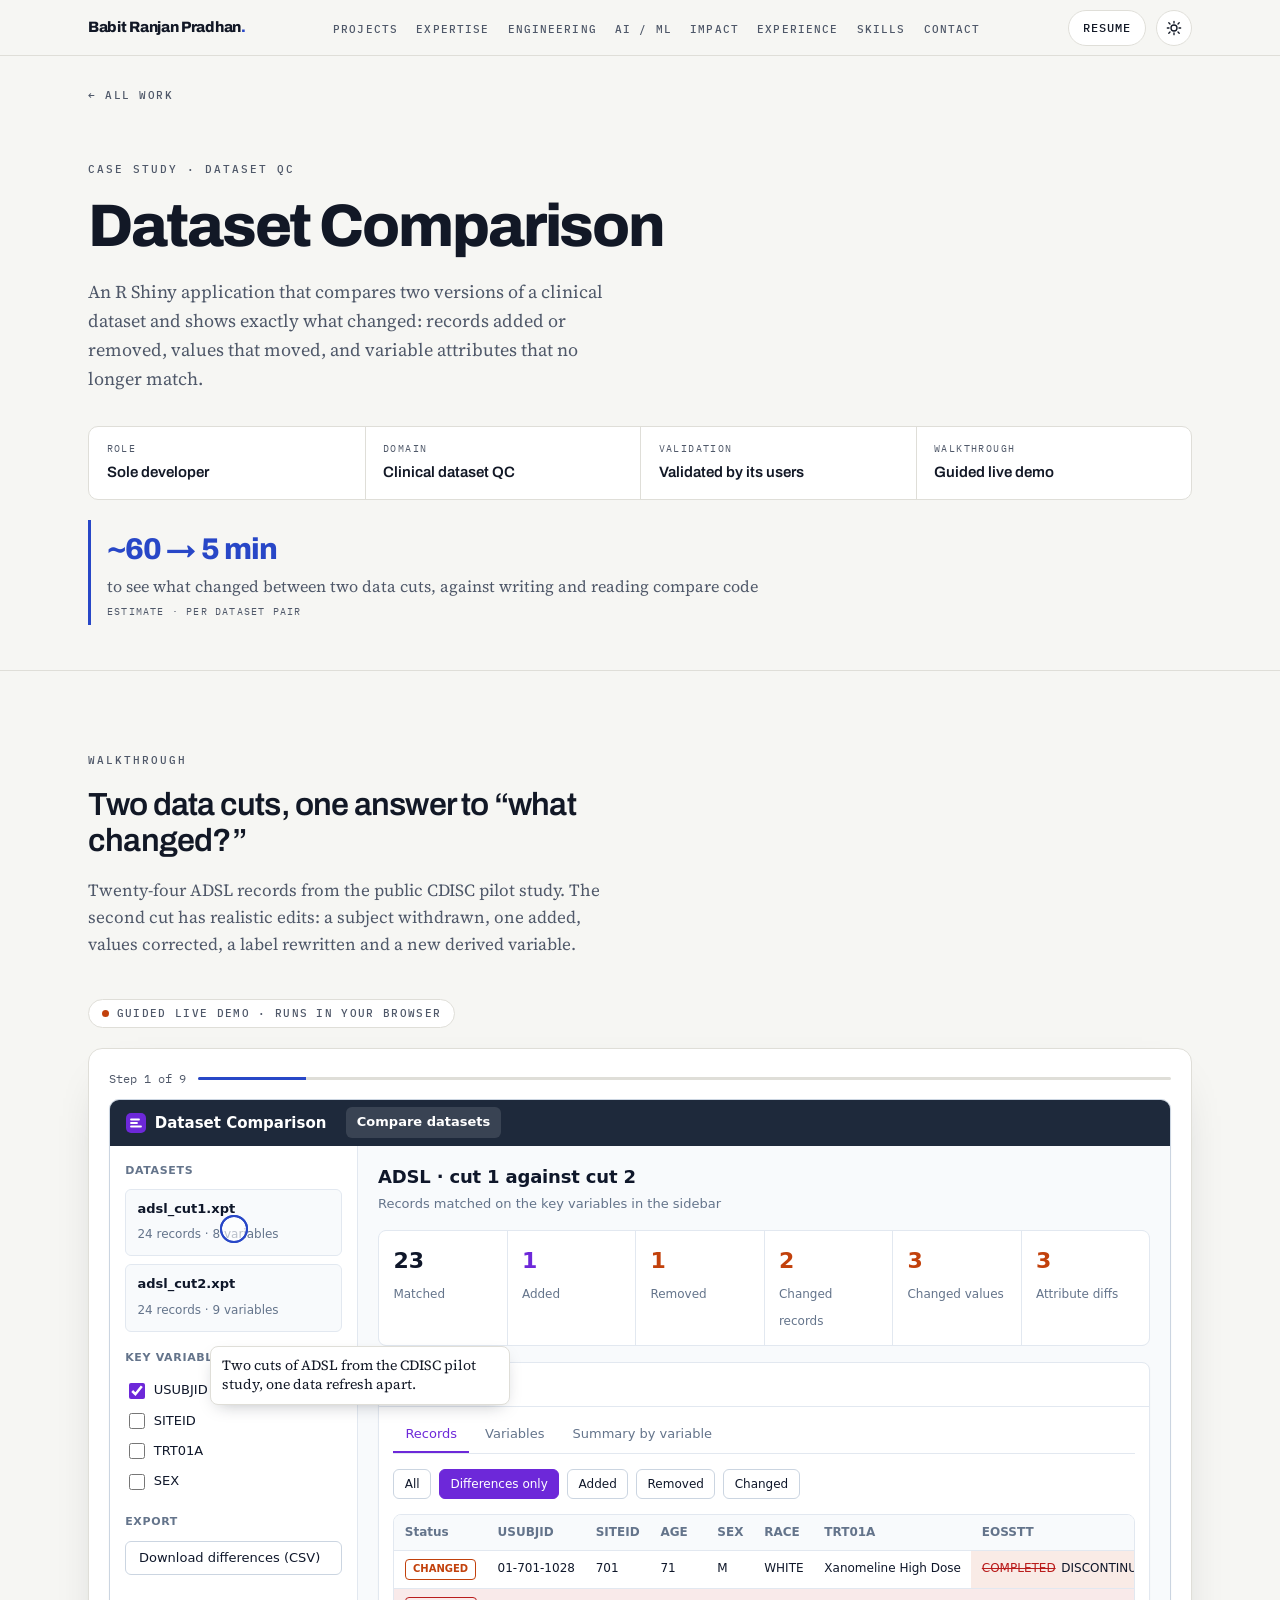
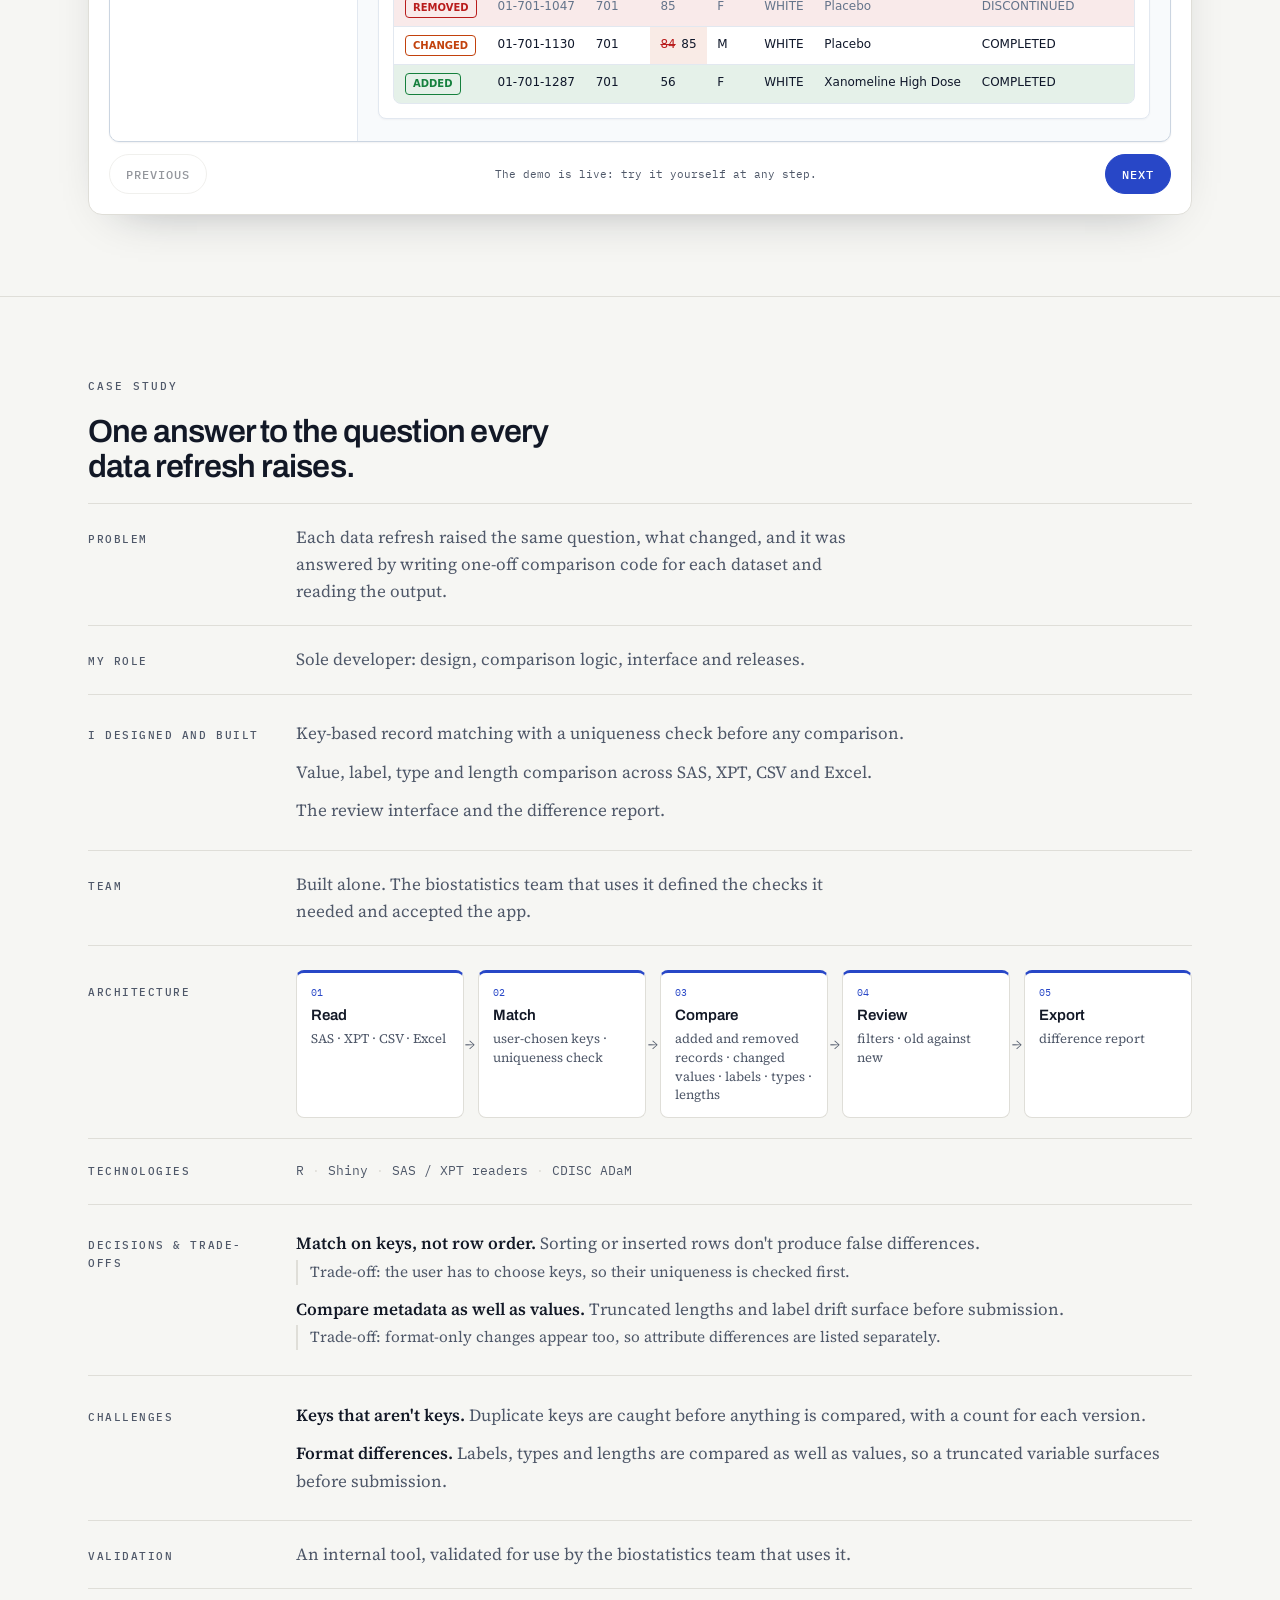
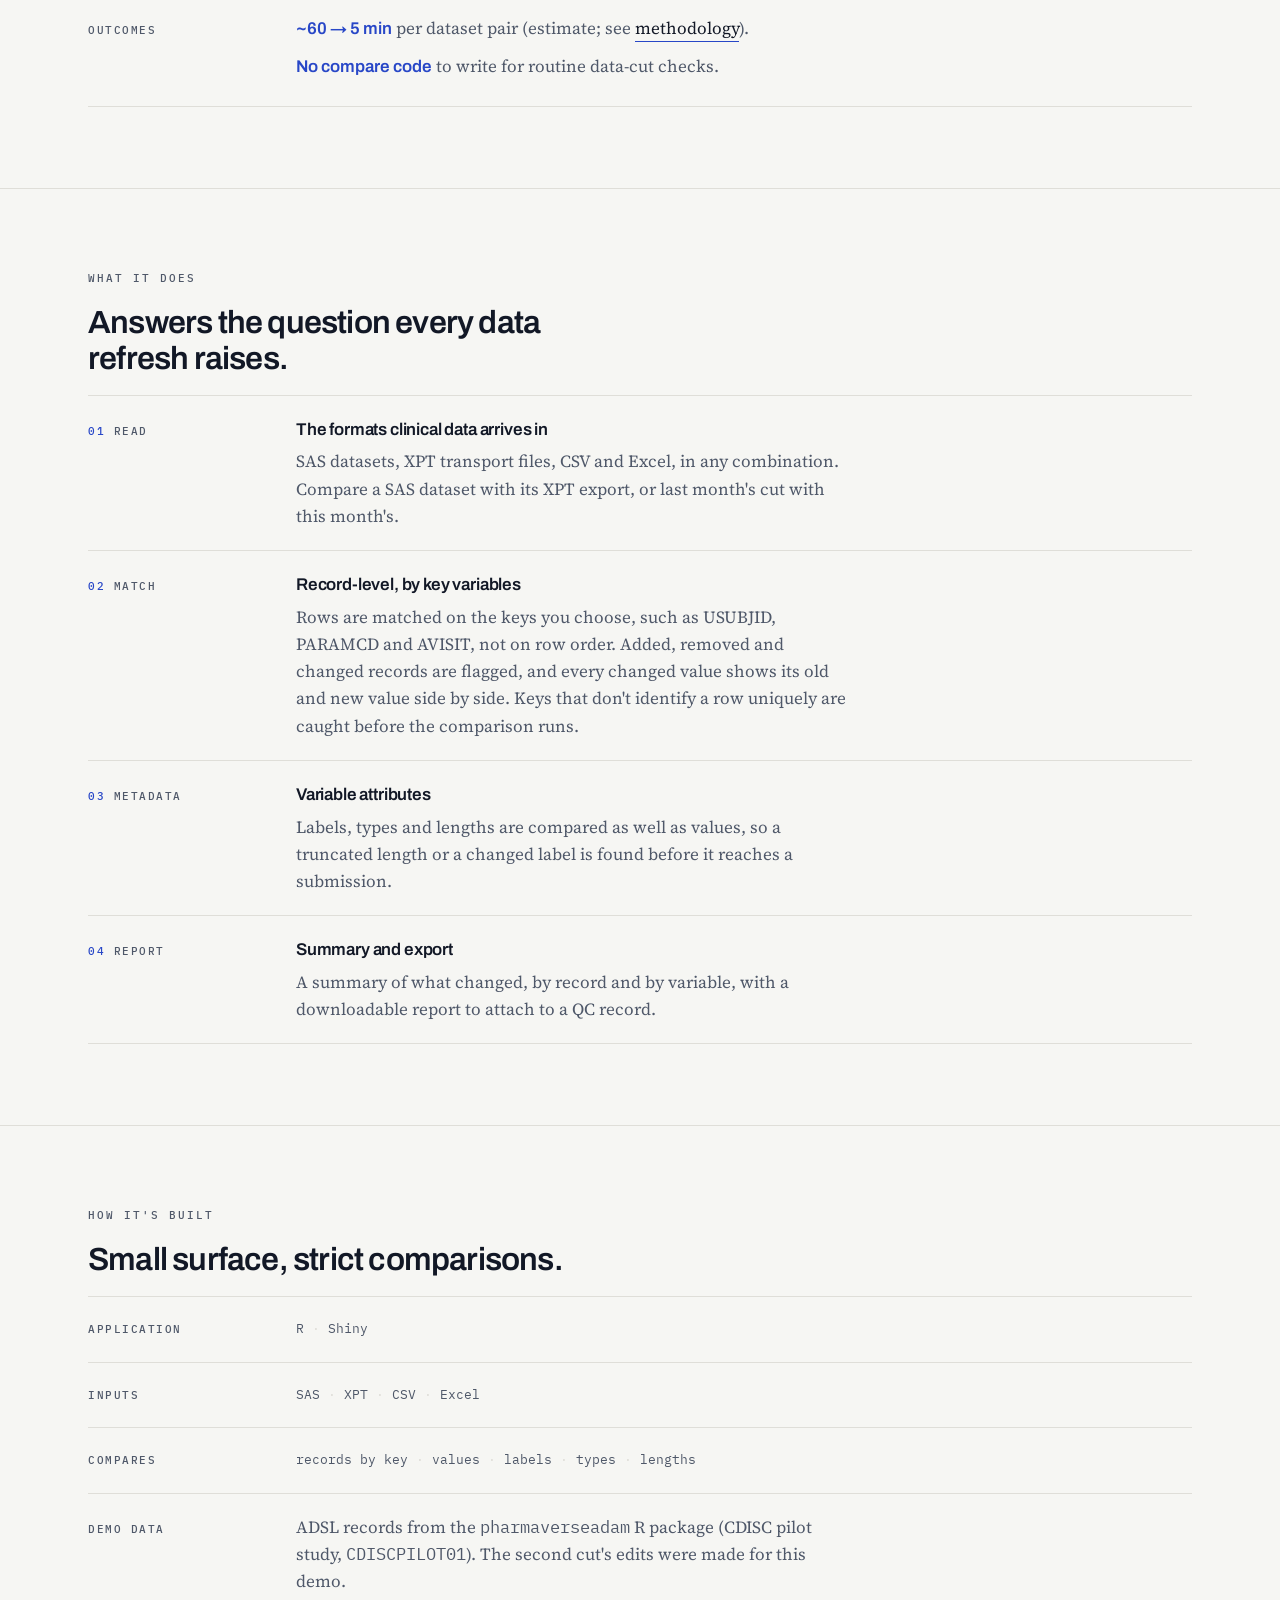
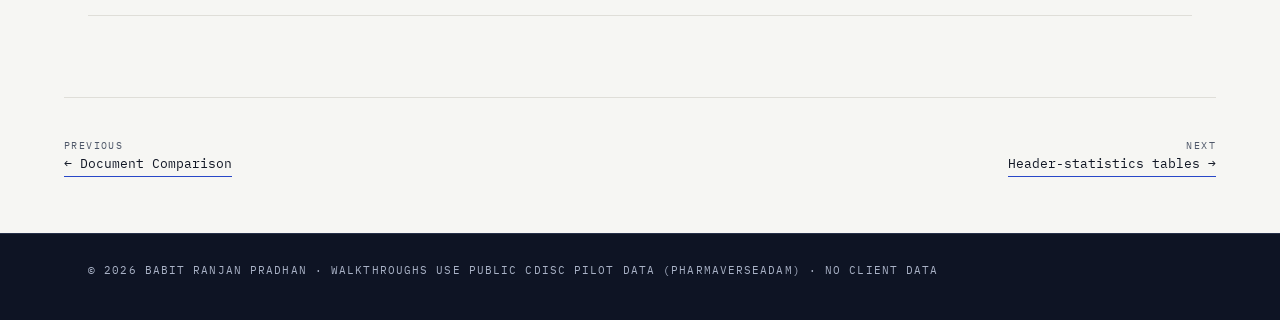
==== work/dataset-comparison/index.html @ 716c3818 "Add files via upload" ====
<!DOCTYPE html>
<html lang="en">
<head>
<meta charset="utf-8">
<meta name="viewport" content="width=device-width, initial-scale=1">
<title>Dataset Comparison · Babit Ranjan Pradhan</title>
<meta name="description" content="Compare two cuts of a clinical dataset by key: added and removed records, changed values, and label, type and length differences. Sole developer.">
<meta name="author" content="Babit Ranjan Pradhan">
<link rel="canonical" href="https://babitrp.github.io/work/dataset-comparison/">
<meta property="og:type" content="article">
<meta property="og:site_name" content="Babit Ranjan Pradhan">
<meta property="og:title" content="Dataset Comparison · Babit Ranjan Pradhan">
<meta property="og:description" content="Compare two cuts of a clinical dataset by key: added and removed records, changed values, and label, type and length differences. Sole developer.">
<meta property="og:url" content="https://babitrp.github.io/work/dataset-comparison/">
<meta property="og:image" content="https://babitrp.github.io/assets/og/dataset-comparison.jpg">
<meta property="og:image:width" content="1200"><meta property="og:image:height" content="630">
<meta property="og:image:alt" content="Dataset Comparison · Babit Ranjan Pradhan">
<meta name="twitter:card" content="summary_large_image">
<meta name="twitter:title" content="Dataset Comparison · Babit Ranjan Pradhan">
<meta name="twitter:description" content="Compare two cuts of a clinical dataset by key: added and removed records, changed values, and label, type and length differences. Sole developer.">
<meta name="twitter:image" content="https://babitrp.github.io/assets/og/dataset-comparison.jpg">
<meta name="theme-color" content="#0E1424">
<link rel="icon" href="data:image/svg+xml,%3Csvg xmlns='http://www.w3.org/2000/svg' viewBox='0 0 32 32'%3E%3Crect width='32' height='32' rx='7' fill='%230E1424'/%3E%3Crect x='7' y='15' width='18' height='2.5' rx='1' fill='%238EA4FF'/%3E%3Crect x='14.75' y='8' width='2.5' height='16' rx='1' fill='%23EEF1F8'/%3E%3C/svg%3E">
<script>try{if(localStorage.getItem("bp-theme")==="dark")document.documentElement.setAttribute("data-theme","dark");}catch(e){}</script>
<script type="application/ld+json">{"@context":"https://schema.org","@type":"CreativeWork","name":"Dataset Comparison","description":"Compare two cuts of a clinical dataset by key: added and removed records, changed values, and label, type and length differences. Sole developer.","url":"https://babitrp.github.io/work/dataset-comparison/","image":"https://babitrp.github.io/assets/og/dataset-comparison.jpg","author":{"@type":"Person","name":"Babit Ranjan Pradhan","url":"https://babitrp.github.io/"}}</script>
<link rel="preconnect" href="https://fonts.googleapis.com"><link rel="preconnect" href="https://fonts.gstatic.com" crossorigin><link href="https://fonts.googleapis.com/css2?family=Archivo:wght@600;800&family=Source+Serif+4:opsz,wght@8..60,400;8..60,600&family=IBM+Plex+Mono:wght@400;500&display=swap" rel="stylesheet">
<link rel="stylesheet" href="../../assets/site.css">
</head>
<body data-root="../../">
<div id="progress" aria-hidden="true"><i></i></div>
<a href="#id-tour" class="skip">Skip to content</a>
<nav class="nav" aria-label="Main">
  <div class="wrap">
    <a class="brand" href="../../">Babit Ranjan Pradhan<span>.</span></a>
    <ul id="navlist"><li><a href="../../#work">Projects</a></li><li><a href="../../#expertise">Expertise</a></li><li><a href="../../#engineering">Engineering</a></li><li><a href="../../#ai">AI / ML</a></li><li><a href="../../#impact">Impact</a></li><li><a href="../../#experience">Experience</a></li><li><a href="../../#skills">Skills</a></li><li><a href="../../#contact">Contact</a></li></ul>
    <div class="nav-r">
      <a class="btn resume" href="../../resume.pdf" download>Resume</a>
      <button class="menu" id="menu" type="button" aria-label="Open menu" aria-expanded="false" aria-controls="navlist">
        <svg viewBox="0 0 24 24" fill="none" stroke="currentColor" stroke-width="2" stroke-linecap="round" aria-hidden="true"><path d="M4 7h16M4 12h16M4 17h16"/></svg></button>
      <button class="theme" id="theme" type="button" aria-label="Switch to dark theme" title="Switch to dark theme">
        <svg class="sun" viewBox="0 0 24 24" fill="none" stroke="currentColor" stroke-width="2" stroke-linecap="round" aria-hidden="true"><circle cx="12" cy="12" r="4.5"/><path d="M12 2v2.5M12 19.5V22M4.2 4.2l1.8 1.8M18 18l1.8 1.8M2 12h2.5M19.5 12H22M4.2 19.8 6 18M18 6l1.8-1.8"/></svg>
        <svg class="moon" viewBox="0 0 24 24" fill="none" stroke="currentColor" stroke-width="2" stroke-linecap="round" stroke-linejoin="round" aria-hidden="true"><path d="M20.5 14.5A8.5 8.5 0 0 1 9.5 3.5a8.5 8.5 0 1 0 11 11z"/></svg>
      </button>
      <a class="btn pri" href="mailto:pradhan.babit@gmail.com">Email me</a>
    </div>
  </div>
</nav>
<main id="main">

<article class="case" id="id-root" aria-labelledby="id-h">
  <div class="wrap crumbs"><a href="../../#work">&larr; All work</a></div>
  <header class="wrap case-hero">
    <p class="eyebrow">Case study · Dataset QC</p>
    <h1 id="id-h">Dataset Comparison</h1>
    <p class="intro">An R Shiny application that compares two versions of a clinical dataset and shows exactly what changed: records added or removed, values that moved, and variable attributes that no longer match.</p>
    <dl class="cfacts"><div><dt>Role</dt><dd>Sole developer</dd></div><div><dt>Domain</dt><dd>Clinical dataset QC</dd></div><div><dt>Validation</dt><dd>Validated by its users</dd></div><div><dt>Walkthrough</dt><dd>Guided live demo</dd></div></dl>
    <div class="cimpact" aria-label="Impact"><div><b>~60 → 5 min</b><span>to see what changed between two data cuts, against writing and reading compare code</span><small>Estimate · per dataset pair</small></div></div>
  </header>
  <section aria-labelledby="id-w-h"><div class="wrap">
    <p class="eyebrow">Walkthrough</p>
    <h2 id="id-w-h">Two data cuts, one answer to “what changed?”</h2>
    <p class="lede">Twenty-four ADSL records from the public CDISC pilot study. The second cut has realistic edits: a subject withdrawn, one added, values corrected, a label rewritten and a new derived variable.</p>
    <p class="label live"><i></i>Guided live demo · runs in your browser</p>
    <div class="tour" id="id-tour" data-kind="live" data-p="id">
  <div class="bar"><span class="count">Step 1 of 1</span><progress max="1" value="0" aria-label="Walkthrough progress"></progress></div>
  <div class="lstage">
    <div class="app" style="--band:#6D28D9;--band-soft:color-mix(in srgb,#6D28D9 10%,#fff)"><div class="app-bar"><span class="app-brand"><svg viewBox="0 0 20 20" aria-hidden="true"><rect width="20" height="20" rx="5" fill="var(--band)"/><path d="M5 13.5h10M5 10h6M5 6.5h8" stroke="#fff" stroke-width="1.8" stroke-linecap="round"/></svg>Dataset Comparison</span><span class="app-nav" aria-hidden="true"><span class="on">Compare datasets</span></span><span class="app-right" aria-hidden="true"></span></div><div class="app-body"><div class="app-side">
  <p class="app-sec">Datasets</p>
  <div class="files">
    <div class="file"><b>adsl_cut1.xpt</b><span id="id-fa"></span></div>
    <div class="file"><b>adsl_cut2.xpt</b><span id="id-fb"></span></div>
  </div>
  <p class="app-sec">Key variables</p>
  <div class="keys" role="group" aria-label="Key variables"><span class="sr">Match on</span></div>
  <p class="app-sec">Export</p>
  <button class="btn" id="id-dl" type="button">Download differences (CSV)</button>
  </div><div class="app-main"><div class="app-head"><b>ADSL · cut 1 against cut 2</b><span>Records matched on the key variables in the sidebar</span></div>
  <p class="msg" id="id-msg" role="alert"></p>
  <div class="kpis" id="id-kpis" aria-live="polite"></div>
  <div class="app-card"><div class="app-card-h"><span>Differences</span></div><div class="app-card-b">
    <div class="tabs" role="tablist" aria-label="Comparison results">
      <button role="tab" aria-selected="true" data-t="rec" id="id-t-rec">Records</button>
      <button role="tab" aria-selected="false" data-t="var" id="id-t-var">Variables</button>
      <button role="tab" aria-selected="false" data-t="sum" id="id-t-sum">Summary by variable</button>
    </div>
    <div id="id-pane" role="tabpanel" aria-labelledby="id-t-rec"></div></div></div></div></div></div>
    <button class="hot" type="button" aria-label=""></button>
    <div class="tip" aria-live="polite" role="status"></div>
  </div>
  <div class="controls">
    <button class="btn" type="button" data-a="prev">Previous</button><span class="hint"></span>
    <button class="btn" type="button" data-a="restart" hidden>Restart</button><button class="btn pri" type="button" data-a="next">Next</button>
  </div>
</div>
    
  </div></section>
  <section aria-labelledby="id-c-h"><div class="wrap">
    <p class="eyebrow">Case study</p>
    <h2 id="id-c-h">One answer to the question every data refresh raises.</h2>
    <div class="row"><div class="key">Problem</div><div><p>Each data refresh raised the same question, what changed, and it was answered by writing one-off comparison code for each dataset and reading the output.</p></div></div><div class="row"><div class="key">My role</div><div><p>Sole developer: design, comparison logic, interface and releases.</p></div></div><div class="row"><div class="key">I designed and built</div><div><ul class="chal"><li>Key-based record matching with a uniqueness check before any comparison.</li><li>Value, label, type and length comparison across SAS, XPT, CSV and Excel.</li><li>The review interface and the difference report.</li></ul></div></div><div class="row"><div class="key">Team</div><div><p>Built alone. The biostatistics team that uses it defined the checks it needed and accepted the app.</p></div></div><div class="row"><div class="key">Architecture</div><div><ol class="flow"><li><b>Read</b><span>SAS · XPT · CSV · Excel</span></li><li><b>Match</b><span>user-chosen keys · uniqueness check</span></li><li><b>Compare</b><span>added and removed records · changed values · labels · types · lengths</span></li><li><b>Review</b><span>filters · old against new</span></li><li><b>Export</b><span>difference report</span></li></ol></div></div><div class="row"><div class="key">Technologies</div><div><p class="chips"><span>R</span><span>Shiny</span><span>SAS / XPT readers</span><span>CDISC ADaM</span></p></div></div><div class="row"><div class="key">Decisions &amp; trade-offs</div><div><ul class="chal"><li><b>Match on keys, not row order.</b> Sorting or inserted rows don't produce false differences. <em class="to">Trade-off: the user has to choose keys, so their uniqueness is checked first.</em></li><li><b>Compare metadata as well as values.</b> Truncated lengths and label drift surface before submission. <em class="to">Trade-off: format-only changes appear too, so attribute differences are listed separately.</em></li></ul></div></div><div class="row"><div class="key">Challenges</div><div><ul class="chal"><li><b>Keys that aren't keys.</b> Duplicate keys are caught before anything is compared, with a count for each version.</li><li><b>Format differences.</b> Labels, types and lengths are compared as well as values, so a truncated variable surfaces before submission.</li></ul></div></div><div class="row"><div class="key">Validation</div><div><p>An internal tool, validated for use by the biostatistics team that uses it.</p></div></div><div class="row"><div class="key">Outcomes</div><div><ul class="outc"><li><b>~60 → 5 min</b> per dataset pair (estimate; see <a href="../../#method">methodology</a>).</li><li><b>No compare code</b> to write for routine data-cut checks.</li></ul></div></div>
  </div></section>
  <section aria-labelledby="id-d-h"><div class="wrap">
    <p class="eyebrow">What it does</p>
    <h2 id="id-d-h">Answers the question every data refresh raises.</h2>
    <div class="row"><div class="key"><em>01</em> Read</div><div><h3>The formats clinical data arrives in</h3>
      <p>SAS datasets, XPT transport files, CSV and Excel, in any combination. Compare a SAS dataset with its XPT export,
      or last month's cut with this month's.</p></div></div>
    <div class="row"><div class="key"><em>02</em> Match</div><div><h3>Record-level, by key variables</h3>
      <p>Rows are matched on the keys you choose, such as USUBJID, PARAMCD and AVISIT, not on row order. Added, removed
      and changed records are flagged, and every changed value shows its old and new value side by side. Keys that
      don't identify a row uniquely are caught before the comparison runs.</p></div></div>
    <div class="row"><div class="key"><em>03</em> Metadata</div><div><h3>Variable attributes</h3>
      <p>Labels, types and lengths are compared as well as values, so a truncated length or a changed label is found
      before it reaches a submission.</p></div></div>
    <div class="row"><div class="key"><em>04</em> Report</div><div><h3>Summary and export</h3>
      <p>A summary of what changed, by record and by variable, with a downloadable report to attach to a QC record.</p></div></div>
  </div></section>
  
  <section aria-labelledby="id-s-h"><div class="wrap">
    <p class="eyebrow">How it's built</p>
    <h2 id="id-s-h">Small surface, strict comparisons.</h2>
    <div class="row"><div class="key">Application</div><p class="chips"><span>R</span><span>Shiny</span></p></div>
    <div class="row"><div class="key">Inputs</div><p class="chips"><span>SAS</span><span>XPT</span><span>CSV</span><span>Excel</span></p></div>
    <div class="row"><div class="key">Compares</div><p class="chips"><span>records by key</span><span>values</span><span>labels</span><span>types</span><span>lengths</span></p></div>
    <div class="row"><div class="key">Demo data</div><p>ADSL records from the <span class="mono">pharmaverseadam</span> R package
      (CDISC pilot study, <span class="mono">CDISCPILOT01</span>). The second cut's edits were made for this demo.</p></div>
  </div></section>
  <nav class="wrap pager" aria-label="More case studies">
    <a href="../document-comparison/"><small>Previous</small>&larr; Document Comparison</a>
    <a href="../header-tables/" style="text-align:right"><small>Next</small>Header-statistics tables &rarr;</a>
  </nav>
</article>
</main>
<footer><div class="wrap"><p>© 2026 Babit Ranjan Pradhan · Walkthroughs use public CDISC pilot data (pharmaverseadam) · No client data</p></div></footer>
<script src="../../assets/site.js" defer></script>
<script>window.__TOURS={"id":{"reset":[{"check":["input[value=\"USUBJID\"]",true]},{"check":["input[value=\"SITEID\"]",false]},{"check":["input[value=\"TRT01A\"]",false]},{"check":["input[value=\"SEX\"]",false]},{"tab":"[data-t=\"rec\"]"},{"tab":".filterbar [data-f=\"diff\"]"}],"steps":[{"t":".files","c":"Two cuts of ADSL from the CDISC pilot study, one data refresh apart."},{"t":".keys label","c":"Records are matched on key variables, not on row order. USUBJID identifies each subject."},{"t":"#id-kpis","c":"The summary first: one subject added, one removed, two records with changed values and three attribute differences."},{"t":"td.cell-chg","pre":[{"tab":"[data-t=\"rec\"]"},{"tab":".filterbar [data-f=\"diff\"]"}],"c":"Each changed value shows old against new. Subject 01-701-1028 went from completed to discontinued."},{"t":"td.cell-chg","pre":[{"tab":"[data-t=\"var\"]"}],"c":"Metadata is compared too: a rewritten TRTDURD label and a longer RACE variable."},{"t":"tr.r-add","pre":[{"tab":"[data-t=\"var\"]"}],"c":"AGEGR1 exists only in the second cut, so it is reported as a new variable."},{"t":"input[value=\"SITEID\"]","pre":[{"tab":"[data-t=\"rec\"]"}],"go":[{"check":["input[value=\"SITEID\"]",true]},{"check":["input[value=\"USUBJID\"]",false]}],"c":"Now match on SITEID alone, a key that cannot identify one record."},{"t":"#id-msg","pre":[{"check":["input[value=\"SITEID\"]",true]},{"check":["input[value=\"USUBJID\"]",false]}],"c":"Duplicate keys are caught before anything is compared, with a count for each cut."},{"t":"#id-dl","pre":[{"check":["input[value=\"USUBJID\"]",true]},{"check":["input[value=\"SITEID\"]",false]}],"c":"Back on USUBJID. Download every difference as a CSV for the QC record."}]}};</script>

<script type="application/json" id="id-idata">{"A":[{"USUBJID":"01-701-1015","SITEID":"701","AGE":63,"SEX":"F","RACE":"WHITE","TRT01A":"Placebo","EOSSTT":"COMPLETED","TRTDURD":182},{"USUBJID":"01-701-1023","SITEID":"701","AGE":64,"SEX":"M","RACE":"WHITE","TRT01A":"Placebo","EOSSTT":"DISCONTINUED","TRTDURD":28},{"USUBJID":"01-701-1028","SITEID":"701","AGE":71,"SEX":"M","RACE":"WHITE","TRT01A":"Xanomeline High Dose","EOSSTT":"COMPLETED","TRTDURD":180},{"USUBJID":"01-701-1033","SITEID":"701","AGE":74,"SEX":"M","RACE":"WHITE","TRT01A":"Xanomeline Low Dose","EOSSTT":"DISCONTINUED","TRTDURD":14},{"USUBJID":"01-701-1034","SITEID":"701","AGE":77,"SEX":"F","RACE":"WHITE","TRT01A":"Xanomeline High Dose","EOSSTT":"COMPLETED","TRTDURD":183},{"USUBJID":"01-701-1047","SITEID":"701","AGE":85,"SEX":"F","RACE":"WHITE","TRT01A":"Placebo","EOSSTT":"DISCONTINUED","TRTDURD":26},{"USUBJID":"01-701-1097","SITEID":"701","AGE":68,"SEX":"M","RACE":"WHITE","TRT01A":"Xanomeline Low Dose","EOSSTT":"COMPLETED","TRTDURD":190},{"USUBJID":"01-701-1111","SITEID":"701","AGE":81,"SEX":"F","RACE":"WHITE","TRT01A":"Xanomeline Low Dose","EOSSTT":"DISCONTINUED","TRTDURD":10},{"USUBJID":"01-701-1115","SITEID":"701","AGE":84,"SEX":"M","RACE":"WHITE","TRT01A":"Xanomeline Low Dose","EOSSTT":"DISCONTINUED","TRTDURD":55},{"USUBJID":"01-701-1118","SITEID":"701","AGE":52,"SEX":"M","RACE":"WHITE","TRT01A":"Placebo","EOSSTT":"COMPLETED","TRTDURD":182},{"USUBJID":"01-701-1130","SITEID":"701","AGE":84,"SEX":"M","RACE":"WHITE","TRT01A":"Placebo","EOSSTT":"COMPLETED","TRTDURD":183},{"USUBJID":"01-701-1133","SITEID":"701","AGE":81,"SEX":"F","RACE":"WHITE","TRT01A":"Xanomeline High Dose","EOSSTT":"COMPLETED","TRTDURD":183},{"USUBJID":"01-701-1146","SITEID":"701","AGE":75,"SEX":"F","RACE":"WHITE","TRT01A":"Xanomeline High Dose","EOSSTT":"DISCONTINUED","TRTDURD":38},{"USUBJID":"01-701-1148","SITEID":"701","AGE":57,"SEX":"M","RACE":"WHITE","TRT01A":"Xanomeline High Dose","EOSSTT":"COMPLETED","TRTDURD":182},{"USUBJID":"01-701-1153","SITEID":"701","AGE":79,"SEX":"F","RACE":"WHITE","TRT01A":"Placebo","EOSSTT":"COMPLETED","TRTDURD":175},{"USUBJID":"01-701-1180","SITEID":"701","AGE":56,"SEX":"M","RACE":"WHITE","TRT01A":"Xanomeline High Dose","EOSSTT":"DISCONTINUED","TRTDURD":35},{"USUBJID":"01-701-1181","SITEID":"701","AGE":79,"SEX":"F","RACE":"WHITE","TRT01A":"Xanomeline Low Dose","EOSSTT":"DISCONTINUED","TRTDURD":5},{"USUBJID":"01-701-1188","SITEID":"701","AGE":71,"SEX":"M","RACE":"WHITE","TRT01A":"Xanomeline Low Dose","EOSSTT":"DISCONTINUED","TRTDURD":38},{"USUBJID":"01-701-1192","SITEID":"701","AGE":80,"SEX":"F","RACE":"WHITE","TRT01A":"Xanomeline Low Dose","EOSSTT":"COMPLETED","TRTDURD":183},{"USUBJID":"01-701-1203","SITEID":"701","AGE":81,"SEX":"F","RACE":"BLACK OR AFRICAN AMERICAN","TRT01A":"Placebo","EOSSTT":"COMPLETED","TRTDURD":183},{"USUBJID":"01-701-1211","SITEID":"701","AGE":76,"SEX":"F","RACE":"WHITE","TRT01A":"Xanomeline Low Dose","EOSSTT":"DISCONTINUED","TRTDURD":59},{"USUBJID":"01-701-1234","SITEID":"701","AGE":69,"SEX":"M","RACE":"WHITE","TRT01A":"Placebo","EOSSTT":"COMPLETED","TRTDURD":177},{"USUBJID":"01-701-1239","SITEID":"701","AGE":56,"SEX":"M","RACE":"WHITE","TRT01A":"Xanomeline High Dose","EOSSTT":"COMPLETED","TRTDURD":181},{"USUBJID":"01-701-1275","SITEID":"701","AGE":61,"SEX":"M","RACE":"AMERICAN INDIAN OR ALASKA NATIVE","TRT01A":"Xanomeline High Dose","EOSSTT":"DISCONTINUED","TRTDURD":114}],"B":[{"USUBJID":"01-701-1015","SITEID":"701","AGE":63,"SEX":"F","RACE":"WHITE","TRT01A":"Placebo","EOSSTT":"COMPLETED","TRTDURD":182,"AGEGR1":"18-64"},{"USUBJID":"01-701-1023","SITEID":"701","AGE":64,"SEX":"M","RACE":"WHITE","TRT01A":"Placebo","EOSSTT":"DISCONTINUED","TRTDURD":28,"AGEGR1":"18-64"},{"USUBJID":"01-701-1028","SITEID":"701","AGE":71,"SEX":"M","RACE":"WHITE","TRT01A":"Xanomeline High Dose","EOSSTT":"DISCONTINUED","TRTDURD":166,"AGEGR1":">64"},{"USUBJID":"01-701-1033","SITEID":"701","AGE":74,"SEX":"M","RACE":"WHITE","TRT01A":"Xanomeline Low Dose","EOSSTT":"DISCONTINUED","TRTDURD":14,"AGEGR1":">64"},{"USUBJID":"01-701-1034","SITEID":"701","AGE":77,"SEX":"F","RACE":"WHITE","TRT01A":"Xanomeline High Dose","EOSSTT":"COMPLETED","TRTDURD":183,"AGEGR1":">64"},{"USUBJID":"01-701-1097","SITEID":"701","AGE":68,"SEX":"M","RACE":"WHITE","TRT01A":"Xanomeline Low Dose","EOSSTT":"COMPLETED","TRTDURD":190,"AGEGR1":">64"},{"USUBJID":"01-701-1111","SITEID":"701","AGE":81,"SEX":"F","RACE":"WHITE","TRT01A":"Xanomeline Low Dose","EOSSTT":"DISCONTINUED","TRTDURD":10,"AGEGR1":">64"},{"USUBJID":"01-701-1115","SITEID":"701","AGE":84,"SEX":"M","RACE":"WHITE","TRT01A":"Xanomeline Low Dose","EOSSTT":"DISCONTINUED","TRTDURD":55,"AGEGR1":">64"},{"USUBJID":"01-701-1118","SITEID":"701","AGE":52,"SEX":"M","RACE":"WHITE","TRT01A":"Placebo","EOSSTT":"COMPLETED","TRTDURD":182,"AGEGR1":"18-64"},{"USUBJID":"01-701-1130","SITEID":"701","AGE":85,"SEX":"M","RACE":"WHITE","TRT01A":"Placebo","EOSSTT":"COMPLETED","TRTDURD":183,"AGEGR1":">64"},{"USUBJID":"01-701-1133","SITEID":"701","AGE":81,"SEX":"F","RACE":"WHITE","TRT01A":"Xanomeline High Dose","EOSSTT":"COMPLETED","TRTDURD":183,"AGEGR1":">64"},{"USUBJID":"01-701-1146","SITEID":"701","AGE":75,"SEX":"F","RACE":"WHITE","TRT01A":"Xanomeline High Dose","EOSSTT":"DISCONTINUED","TRTDURD":38,"AGEGR1":">64"},{"USUBJID":"01-701-1148","SITEID":"701","AGE":57,"SEX":"M","RACE":"WHITE","TRT01A":"Xanomeline High Dose","EOSSTT":"COMPLETED","TRTDURD":182,"AGEGR1":"18-64"},{"USUBJID":"01-701-1153","SITEID":"701","AGE":79,"SEX":"F","RACE":"WHITE","TRT01A":"Placebo","EOSSTT":"COMPLETED","TRTDURD":175,"AGEGR1":">64"},{"USUBJID":"01-701-1180","SITEID":"701","AGE":56,"SEX":"M","RACE":"WHITE","TRT01A":"Xanomeline High Dose","EOSSTT":"DISCONTINUED","TRTDURD":35,"AGEGR1":"18-64"},{"USUBJID":"01-701-1181","SITEID":"701","AGE":79,"SEX":"F","RACE":"WHITE","TRT01A":"Xanomeline Low Dose","EOSSTT":"DISCONTINUED","TRTDURD":5,"AGEGR1":">64"},{"USUBJID":"01-701-1188","SITEID":"701","AGE":71,"SEX":"M","RACE":"WHITE","TRT01A":"Xanomeline Low Dose","EOSSTT":"DISCONTINUED","TRTDURD":38,"AGEGR1":">64"},{"USUBJID":"01-701-1192","SITEID":"701","AGE":80,"SEX":"F","RACE":"WHITE","TRT01A":"Xanomeline Low Dose","EOSSTT":"COMPLETED","TRTDURD":183,"AGEGR1":">64"},{"USUBJID":"01-701-1203","SITEID":"701","AGE":81,"SEX":"F","RACE":"BLACK OR AFRICAN AMERICAN","TRT01A":"Placebo","EOSSTT":"COMPLETED","TRTDURD":183,"AGEGR1":">64"},{"USUBJID":"01-701-1211","SITEID":"701","AGE":76,"SEX":"F","RACE":"WHITE","TRT01A":"Xanomeline Low Dose","EOSSTT":"DISCONTINUED","TRTDURD":59,"AGEGR1":">64"},{"USUBJID":"01-701-1234","SITEID":"701","AGE":69,"SEX":"M","RACE":"WHITE","TRT01A":"Placebo","EOSSTT":"COMPLETED","TRTDURD":177,"AGEGR1":">64"},{"USUBJID":"01-701-1239","SITEID":"701","AGE":56,"SEX":"M","RACE":"WHITE","TRT01A":"Xanomeline High Dose","EOSSTT":"COMPLETED","TRTDURD":181,"AGEGR1":"18-64"},{"USUBJID":"01-701-1275","SITEID":"701","AGE":61,"SEX":"M","RACE":"AMERICAN INDIAN OR ALASKA NATIVE","TRT01A":"Xanomeline High Dose","EOSSTT":"DISCONTINUED","TRTDURD":114,"AGEGR1":"18-64"},{"USUBJID":"01-701-1287","SITEID":"701","AGE":56,"SEX":"F","RACE":"WHITE","TRT01A":"Xanomeline High Dose","EOSSTT":"COMPLETED","TRTDURD":183,"AGEGR1":"18-64"}],"mA":[["USUBJID","Unique Subject Identifier","Char",11],["SITEID","Study Site Identifier","Char",3],["AGE","Age","Num",8],["SEX","Sex","Char",1],["RACE","Race","Char",32],["TRT01A","Actual Treatment for Period 01","Char",20],["EOSSTT","End of Study Status","Char",12],["TRTDURD","Total Treatment Duration (Days)","Num",8]],"mB":[["USUBJID","Unique Subject Identifier","Char",11],["SITEID","Study Site Identifier","Char",3],["AGE","Age","Num",8],["SEX","Sex","Char",1],["RACE","Race","Char",40],["TRT01A","Actual Treatment for Period 01","Char",20],["EOSSTT","End of Study Status","Char",12],["TRTDURD","Treatment Duration (Days)","Num",8],["AGEGR1","Pooled Age Group 1","Char",5]]}</script>
<script>
(function(){
"use strict";var ROOT=document.getElementById("id-root");
var D=JSON.parse(document.getElementById("id-idata").textContent),$=function(s){return ROOT.querySelector(s);};
var keys=["USUBJID"],tab="rec",flt="diff",R=null;
var esc=function(s){return String(s).replace(/[&<>"]/g,function(c){return{"&":"&amp;","<":"&lt;",">":"&gt;",'"':"&quot;"}[c];});};
var common=D.mA.map(function(m){return m[0];}).filter(function(v){return D.mB.some(function(m){return m[0]===v;});});
$("#id-fa").textContent=D.A.length+" records · "+D.mA.length+" variables";
$("#id-fb").textContent=D.B.length+" records · "+D.mB.length+" variables";
var kb=ROOT.querySelector(".keys");
["USUBJID","SITEID","TRT01A","SEX"].forEach(function(v){var l=document.createElement("label");
  l.innerHTML='<input type="checkbox" value="'+v+'"'+(v==="USUBJID"?" checked":"")+'> '+v;kb.appendChild(l);});
kb.addEventListener("change",function(){keys=[].slice.call(kb.querySelectorAll("input:checked")).map(function(i){return i.value;});compare();});

function compare(){
  var msg=$("#id-msg");
  if(!keys.length){msg.textContent="Choose at least one key variable.";R=null;render();return;}
  var key=function(r){return keys.map(function(k){return r[k];}).join("|");},dup=function(rows){var s={},d=0;
    rows.forEach(function(r){var k=key(r);if(s[k])d++;s[k]=1;});return d;};
  var dA=dup(D.A),dB=dup(D.B);
  if(dA||dB){msg.textContent="Keys "+keys.join(" + ")+" are not unique ("+dA+" duplicates in cut 1, "+dB+
    " in cut 2). Add a key variable so each record is identified once.";R=null;render();return;}
  msg.textContent="";
  var ia={},ib={};D.A.forEach(function(r){ia[key(r)]=r;});D.B.forEach(function(r){ib[key(r)]=r;});
  var all=Object.keys(ia).concat(Object.keys(ib).filter(function(k){return!ia[k];})).sort(),rows=[],vc={};
  all.forEach(function(k){var a=ia[k],b=ib[k];
    if(!b)rows.push({k:k,s:"del",r:a});else if(!a)rows.push({k:k,s:"add",r:b});
    else{var ch=common.filter(function(v){return String(a[v])!==String(b[v]);});
      ch.forEach(function(v){vc[v]=(vc[v]||0)+1;});rows.push({k:k,s:ch.length?"chg":"same",a:a,b:b,ch:ch});}});
  var attr=[];var mb={};D.mB.forEach(function(m){mb[m[0]]=m;});var ma={};D.mA.forEach(function(m){ma[m[0]]=m;});
  D.mA.forEach(function(m){var o=mb[m[0]];if(!o)attr.push({v:m[0],s:"del",a:m,b:null});
    else{var d=[];if(m[1]!==o[1])d.push("Label");if(m[2]!==o[2])d.push("Type");if(m[3]!==o[3])d.push("Length");
      attr.push({v:m[0],s:d.length?"chg":"same",a:m,b:o,d:d});}});
  D.mB.forEach(function(m){if(!ma[m[0]])attr.push({v:m[0],s:"add",a:null,b:m});});
  R={rows:rows,attr:attr,vc:vc};render();}

function cnt(s){return R.rows.filter(function(r){return r.s===s;}).length;}
function render(){
  if(!R){$("#id-kpis").innerHTML="";$("#id-pane").innerHTML="";$("#id-dl").disabled=true;return;}
  $("#id-dl").disabled=false;
  var nv=Object.keys(R.vc).reduce(function(a,k){return a+R.vc[k];},0),na=R.attr.filter(function(a){return a.s!=="same";}).length;
  $("#id-kpis").innerHTML=[["Matched",cnt("same")+cnt("chg"),""],["Added",cnt("add"),"ok"],["Removed",cnt("del"),"warn"],
    ["Changed records",cnt("chg"),"warn"],["Changed values",nv,"warn"],["Attribute diffs",na,"warn"]].map(function(k){
    return '<div class="'+(k[1]?k[2]:"")+'"><b>'+k[1]+'</b><span>'+k[0]+'</span></div>';}).join("");
  var p=$("#id-pane");
  if(tab==="rec"){
    var vars=keys.concat(common.filter(function(v){return keys.indexOf(v)<0;}));
    var fb='<div class="filterbar" role="group" aria-label="Show">'+[["all","All"],["diff","Differences only"],["add","Added"],["del","Removed"],["chg","Changed"]]
      .map(function(f){return '<button class="btn" type="button" data-f="'+f[0]+'" aria-pressed="'+(flt===f[0])+'">'+f[1]+'</button>';}).join("")+'</div>';
    var rows=R.rows.filter(function(r){return flt==="all"||(flt==="diff"?r.s!=="same":r.s===flt);});
    var h='<div class="tbl-wrap tall"><table class="dt"><thead><tr><th scope="col">Status</th>'+vars.map(function(v){return'<th scope="col">'+v+'</th>';}).join("")+'</tr></thead><tbody>';
    rows.forEach(function(r){var lab={same:"Same",chg:"Changed",add:"Added",del:"Removed"}[r.s];
      h+='<tr class="r-'+r.s+'"><td><span class="tag t-'+r.s+'">'+lab+'</span></td>';
      vars.forEach(function(v){
        if(r.s==="chg"&&r.ch.indexOf(v)>=0)h+='<td class="cell-chg"><span class="old">'+esc(r.a[v])+'</span><span class="new">'+esc(r.b[v])+'</span></td>';
        else h+='<td>'+esc((r.r||r.b)[v])+'</td>';});h+='</tr>';});
    if(!rows.length)h+='<tr><td colspan="'+(vars.length+1)+'">No records match this filter.</td></tr>';
    p.innerHTML=fb+h+'</tbody></table></div>';
    p.querySelectorAll(".filterbar .btn").forEach(function(b){b.addEventListener("click",function(){flt=b.dataset.f;render();});});}
  else if(tab==="var"){
    var h2='<div class="tbl-wrap"><table class="dt"><thead><tr><th scope="col">Variable</th><th scope="col">Status</th><th scope="col">Label</th><th scope="col">Type</th><th scope="col">Length</th></tr></thead><tbody>';
    R.attr.forEach(function(a){var lab={same:"Same",chg:"Changed",add:"Added",del:"Removed"}[a.s];
      var f=function(i,n){var x=a.a?a.a[i]:null,y=a.b?a.b[i]:null;
        if(a.s==="chg"&&a.d.indexOf(n)>=0)return'<td class="cell-chg"><span class="old">'+esc(x)+'</span><span class="new">'+esc(y)+'</span></td>';
        return'<td>'+esc(y!=null?y:x)+'</td>';};
      h2+='<tr class="r-'+a.s+'"><th scope="row">'+a.v+'</th><td><span class="tag t-'+a.s+'">'+lab+'</span></td>'+f(1,"Label")+f(2,"Type")+f(3,"Length")+'</tr>';});
    p.innerHTML=h2+'</tbody></table></div>';}
  else{
    var h3='<div class="tbl-wrap"><table class="dt"><thead><tr><th scope="col">Variable</th><th scope="col">Values changed</th><th scope="col">Of matched records</th></tr></thead><tbody>',
      m=cnt("same")+cnt("chg");
    common.forEach(function(v){var n=R.vc[v]||0;h3+='<tr'+(n?' class="r-chg"':'')+'><th scope="row">'+v+'</th><td>'+n+'</td><td>'+(m?(100*n/m).toFixed(1):0)+'%</td></tr>';});
    p.innerHTML=h3+'</tbody></table></div><p class="note">Variables present in only one cut are listed under Variables.</p>';}}

[].forEach.call(ROOT.querySelectorAll(".tabs button"),function(b){b.addEventListener("click",function(){
  tab=b.dataset.t;[].forEach.call(ROOT.querySelectorAll(".tabs button"),function(o){o.setAttribute("aria-selected",o===b);});
  $("#id-pane").setAttribute("aria-labelledby",b.id);render();});});

$("#id-dl").addEventListener("click",function(){if(!R)return;
  var q=function(s){s=String(s==null?"":s);if(/^[=+\-@]/.test(s))s="'"+s;return'"'+s.replace(/"/g,'""')+'"';};
  var L=[["section","key","variable","status","cut1","cut2"].join(",")];
  R.rows.forEach(function(r){if(r.s==="add"||r.s==="del")L.push([q("record"),q(r.k),q(""),q(r.s==="add"?"added":"removed"),q(""),q("")].join(","));
    else if(r.s==="chg")r.ch.forEach(function(v){L.push([q("value"),q(r.k),q(v),q("changed"),q(r.a[v]),q(r.b[v])].join(","));});});
  R.attr.forEach(function(a){if(a.s==="add"||a.s==="del")L.push([q("variable"),q(""),q(a.v),q(a.s==="add"?"added":"removed"),q(""),q("")].join(","));
    else if(a.s==="chg")a.d.forEach(function(d){var i={Label:1,Type:2,Length:3}[d];L.push([q("attribute"),q(d),q(a.v),q("changed"),q(a.a[i]),q(a.b[i])].join(","));});});
  var u=URL.createObjectURL(new Blob([L.join("\r\n")],{type:"text/csv"})),el=document.createElement("a");
  el.href=u;el.download="adsl_cut1_vs_cut2_differences.csv";document.body.appendChild(el);el.click();el.remove();
  setTimeout(function(){URL.revokeObjectURL(u);},1000);});
compare();
})();
</script>

</body>
</html>
---- assets/site.css ----
:root{--ink:#121826;--ink-soft:#4F5869;--surface:#F6F6F3;--surface-2:#ECECE7;--panel:#FFFFFF;--rule:#DFDED8;
  --band:#2847C7;--band-ink:#FFFFFF;--band-soft:rgba(40,71,199,.09);--flag:#C2410C;--flag-soft:rgba(194,65,12,.11);
  --add:#15803D;--add-bg:rgba(21,128,61,.12);--del:#B42318;--del-bg:rgba(180,35,24,.10);--hero:#0E1424;--hero-ink:#EEF1F8;
  --hero-soft:#A9B2C6;--hero-rule:#263049;--max:72rem;--nav-h:3.5rem;color-scheme:light}
:root[data-theme="dark"]{--ink:#E7EAF1;--ink-soft:#A0A8B8;--surface:#0B0E15;--surface-2:#141925;--panel:#10141E;
  --rule:#232A3A;--band:#8EA4FF;--band-ink:#0B0E15;--band-soft:rgba(142,164,255,.13);--flag:#F59E61;--flag-soft:rgba(245,158,97,.14);
  --add:#4ADE80;--add-bg:rgba(74,222,128,.13);--del:#F87171;--del-bg:rgba(248,113,113,.13);--hero:#070A11;--hero-rule:#1C2335;color-scheme:dark}


::selection{background:var(--band);color:var(--band-ink)}
*{box-sizing:border-box}
html{-webkit-text-size-adjust:100%;scroll-behavior:smooth;scroll-padding-top:5rem}
body{margin:0;background:var(--surface);color:var(--ink);font-family:"Source Serif 4",Georgia,serif;
  font-size:clamp(1rem,.95rem + .25vw,1.0625rem);line-height:1.6;-webkit-font-smoothing:antialiased}
.wrap{max-width:var(--max);margin:0 auto;padding:0 1.5rem}
p{margin:0 0 1rem}
img{max-width:100%}
.mono{font-family:"IBM Plex Mono",monospace;font-variant-numeric:tabular-nums}
a{color:var(--ink);text-decoration:none;border-bottom:1px solid var(--band);padding-bottom:1px}
a:hover{color:var(--band)}
:focus-visible{outline:2px solid var(--band);outline-offset:2px;border-radius:3px}
.skip{position:absolute;left:1.5rem;top:-4rem;z-index:90;background:var(--ink);color:var(--surface);border:0;
  font-family:"IBM Plex Mono",monospace;font-size:.75rem;letter-spacing:.12em;text-transform:uppercase;padding:.6rem 1rem;transition:top .2s}
.skip:focus{top:.5rem;color:var(--surface)}
.eyebrow{font-family:"IBM Plex Mono",monospace;font-size:.6875rem;font-weight:500;letter-spacing:.18em;text-transform:uppercase;
  color:var(--ink-soft);margin:0 0 1.1rem}
h1,h2,h3{font-family:Archivo,system-ui,sans-serif;font-weight:600;letter-spacing:-.02em;margin:0}
h2{font-size:clamp(1.5rem,1.2rem + 1vw,2.125rem);line-height:1.12;margin:0 0 1.1rem;max-width:28ch;letter-spacing:-.025em}
h3{font-size:1.0625rem;letter-spacing:-.01em;margin:0 0 .35rem}
.lede{max-width:60ch;color:var(--ink-soft);margin-bottom:2.5rem}
section{padding:clamp(3.5rem,9vh,5.5rem) 0;border-top:1px solid var(--rule)}
.row{display:grid;gap:.35rem 2rem;padding:1.25rem 0;border-bottom:1px solid var(--rule)}
.row:first-of-type{border-top:1px solid var(--rule)}
@media(min-width:44rem){.row{grid-template-columns:11rem 1fr;align-items:baseline}}
.row>*{min-width:0}
.row .key{font-family:"IBM Plex Mono",monospace;font-size:.6875rem;font-weight:500;letter-spacing:.14em;text-transform:uppercase;color:var(--ink-soft)}
.row .key em{font-style:normal;color:var(--band)}
.row p{color:var(--ink-soft);margin:0;max-width:62ch}
.row p+p{margin-top:.6rem}
.row h3+p{margin-top:.1rem}
.chips{font-family:"IBM Plex Mono",monospace;font-size:.8125rem;line-height:1.9;margin:0}
.chips span{display:inline-block;max-width:100%}
.chips span::after{content:" · ";color:var(--rule);white-space:pre}
.chips span:last-child::after{content:""}
.pull{font-family:Archivo,system-ui,sans-serif;font-weight:600;font-size:clamp(1.125rem,1rem + .6vw,1.375rem);letter-spacing:-.015em;
  line-height:1.35;max-width:46ch;margin:2.5rem 0 0;padding-left:1.25rem;border-left:2px solid var(--band)}
.note{font-family:"IBM Plex Mono",monospace;font-size:.75rem;color:var(--ink-soft);margin:1rem 0 0;line-height:1.6}
.panel{background:var(--panel);border:1px solid var(--rule);border-radius:10px;padding:clamp(.75rem,2vw,1.5rem)}
.btn{font-family:"IBM Plex Mono",monospace;font-size:.75rem;font-weight:500;letter-spacing:.08em;text-transform:uppercase;background:var(--panel);
  color:var(--ink);border:1px solid var(--rule);border-radius:999px;padding:.55rem 1rem;min-height:2.5rem;cursor:pointer;
  transition:background .2s,border-color .2s,color .2s;display:inline-flex;align-items:center;gap:.4rem;text-decoration:none}
.btn:hover:not(:disabled){border-color:var(--ink-soft);color:var(--ink)}
.btn.pri{background:var(--band);border-color:var(--band);color:var(--band-ink)}
.btn.pri:hover:not(:disabled){filter:brightness(1.08);color:var(--band-ink)}
.btn:disabled{opacity:.45;cursor:default}
.tabs{display:flex;flex-wrap:wrap;gap:.25rem;border-bottom:1px solid var(--rule);margin:0 0 1.25rem}
.tabs button{font-family:"IBM Plex Mono",monospace;font-size:.6875rem;font-weight:500;letter-spacing:.12em;text-transform:uppercase;background:none;
  border:0;border-bottom:2px solid transparent;color:var(--ink-soft);padding:.75rem .9rem .6rem;cursor:pointer;min-height:2.75rem}
.tabs button[aria-selected="true"]{color:var(--band);border-bottom-color:var(--band)}
.tabs button:hover{color:var(--ink)}
.field{display:flex;flex-direction:column;gap:.3rem;font-family:"IBM Plex Mono",monospace;font-size:.6875rem;letter-spacing:.1em;
  text-transform:uppercase;color:var(--ink-soft);margin:0}
.field input,.field select{font-family:"IBM Plex Mono",monospace;font-size:.875rem;letter-spacing:0;text-transform:none;color:var(--ink);
  background:var(--surface);border:1px solid var(--rule);border-radius:6px;padding:.45rem .55rem;min-height:2.25rem}
.tbl-wrap{overflow-x:auto;border:1px solid var(--rule);border-radius:8px}
table.dt{border-collapse:collapse;width:100%;font-family:"IBM Plex Mono",monospace;font-size:.75rem;font-variant-numeric:tabular-nums}
table.dt th,table.dt td{padding:.5rem .65rem;border-bottom:1px solid var(--rule);text-align:left;vertical-align:top;white-space:nowrap}
table.dt th{font-weight:500;color:var(--ink-soft);letter-spacing:.06em;background:var(--surface-2);position:sticky;top:0}
table.dt tr:last-child td{border-bottom:0}
.tag{display:inline-block;font-size:.625rem;font-weight:500;letter-spacing:.1em;text-transform:uppercase;padding:.1rem .45rem;
  border-radius:4px;border:1px solid currentColor}
.tag.t-add{color:var(--add)}.tag.t-del{color:var(--del)}.tag.t-chg{color:var(--flag)}.tag.t-same{color:var(--ink-soft)}
ins{background:var(--add-bg);color:var(--add);text-decoration:none;border-radius:2px;padding:0 .1em}
del{background:var(--del-bg);color:var(--del);text-decoration:line-through;border-radius:2px;padding:0 .1em}
.kpis{display:grid;grid-template-columns:repeat(auto-fit,minmax(9rem,1fr));gap:1px;background:var(--rule);border:1px solid var(--rule);
  border-radius:8px;overflow:hidden;margin:0 0 1.25rem}
.kpis div{background:var(--panel);padding:.85rem 1rem}
.kpis b{display:block;font-family:Archivo,system-ui,sans-serif;font-weight:800;font-size:1.5rem;letter-spacing:-.02em;font-variant-numeric:tabular-nums}
.kpis span{font-family:"IBM Plex Mono",monospace;font-size:.625rem;letter-spacing:.12em;text-transform:uppercase;color:var(--ink-soft)}
.kpis .warn b{color:var(--flag)}.kpis .ok b{color:var(--band)}
[hidden]{display:none!important}
.sr{position:absolute;width:1px;height:1px;overflow:hidden;clip:rect(0 0 0 0);white-space:nowrap}


/* nav */
.nav{position:sticky;top:0;z-index:60;height:var(--nav-h);background:color-mix(in srgb,var(--surface) 94%,transparent);border-bottom:1px solid var(--rule)}
.nav .wrap{display:flex;align-items:center;justify-content:space-between;height:100%;gap:1.25rem}
.brand{font-family:Archivo,system-ui,sans-serif;font-weight:800;font-size:.9375rem;letter-spacing:-.02em;white-space:nowrap;border:0;color:var(--ink)}
.brand span{color:var(--band)}
.nav ul{display:flex;gap:1.4rem;list-style:none;margin:0;padding:0;overflow-x:auto;scrollbar-width:none}
.nav ul::-webkit-scrollbar{display:none}
.nav ul a{font-family:"IBM Plex Mono",monospace;font-size:.6875rem;font-weight:500;letter-spacing:.14em;text-transform:uppercase;color:var(--ink-soft);
  border-bottom:1px solid transparent;padding-bottom:2px;white-space:nowrap}
.nav ul a:hover{color:var(--ink)}
.nav ul a[aria-current="true"]{color:var(--band);border-bottom-color:var(--band)}
.nav .btn{min-height:2.25rem;padding:.4rem .9rem}
.nav-r{display:flex;align-items:center;gap:.6rem}
.theme{width:2.25rem;height:2.25rem;border-radius:50%;border:1px solid var(--rule);background:var(--panel);color:var(--ink);cursor:pointer;
  display:inline-grid;place-items:center;padding:0;transition:border-color .2s}
.theme:hover{border-color:var(--ink-soft)}
.theme svg{width:16px;height:16px}
.theme .moon,:root[data-theme="dark"] .theme .sun{display:none}
:root[data-theme="dark"] .theme .moon{display:block}
@media(max-width:58rem){.nav ul{display:none}}
#progress{position:fixed;top:0;left:0;right:0;height:2px;z-index:70;pointer-events:none}
#progress i{display:block;height:100%;background:var(--band);transform:scaleX(0);transform-origin:left}

/* hero */
.hero{background:var(--hero);color:var(--hero-ink);padding:clamp(3.5rem,11vh,7rem) 0 clamp(2.5rem,6vh,3.5rem);border:0;position:relative;overflow:hidden}
.hero::before{content:"";position:absolute;inset:0;background-image:linear-gradient(var(--hero-rule) 1px,transparent 1px),
  linear-gradient(90deg,var(--hero-rule) 1px,transparent 1px);background-size:56px 56px;opacity:.35;
  mask-image:linear-gradient(180deg,#000 0%,transparent 85%);-webkit-mask-image:linear-gradient(180deg,#000 0%,transparent 85%)}
.hero .wrap{position:relative}
.hero .eyebrow{color:var(--hero-soft)}
.hero .eyebrow b{color:#8EA4FF;font-weight:500}
.hero h1{font-weight:800;font-size:clamp(2.25rem,1.3rem + 4vw,4.25rem);line-height:1.03;letter-spacing:-.035em;margin:0 0 1.5rem;max-width:19ch}
.hero h1 em{font-style:normal;color:#8EA4FF}
.hero .intro{max-width:56ch;color:var(--hero-soft);font-size:1.0625em}
.hero .cta{display:flex;flex-wrap:wrap;gap:.75rem;align-items:center;margin:2rem 0 0}
.hero .btn{background:transparent;color:var(--hero-ink);border-color:var(--hero-rule)}
.hero .btn:hover{border-color:var(--hero-soft);color:#fff}
.hero .btn.pri{background:#8EA4FF;border-color:#8EA4FF;color:#0B0E15}
.hero .btn.pri:hover{color:#0B0E15}
.hero .cta a.lk{font-family:"IBM Plex Mono",monospace;font-size:.8125rem;color:var(--hero-ink);border-bottom-color:#8EA4FF;margin-left:.5rem}
.facts{display:grid;grid-template-columns:repeat(4,minmax(0,1fr));margin:3rem 0 0;border-top:1px solid var(--hero-rule)}
.facts div{padding:1.1rem 1.25rem 0 0}
.facts b{display:block;font-family:Archivo,system-ui,sans-serif;font-weight:800;font-size:clamp(1.5rem,1.2rem + 1vw,2.125rem);letter-spacing:-.03em;color:#fff}
.facts span{font-family:"IBM Plex Mono",monospace;font-size:.6875rem;letter-spacing:.12em;text-transform:uppercase;color:var(--hero-soft)}
@media(max-width:44rem){.facts{grid-template-columns:1fr 1fr;row-gap:1rem}}

/* work grid */
.grid{display:grid;grid-template-columns:repeat(6,minmax(0,1fr));gap:1.25rem}
.grid>.card{grid-column:span 2}
.card{position:relative;display:flex;flex-direction:column;background:var(--panel);border:1px solid var(--rule);border-radius:12px;overflow:hidden;
  transition:border-color .2s,transform .2s,box-shadow .2s}
.card:hover{border-color:var(--band);transform:translateY(-2px);box-shadow:0 10px 28px -16px rgba(18,24,38,.35)}
.card .th{aspect-ratio:16/9;background:var(--surface-2);border-bottom:1px solid var(--rule);overflow:hidden}
.card .th img{width:100%;height:100%;object-fit:cover;object-position:top left;display:block}
.card .bd{padding:1.1rem 1.2rem 1.25rem;display:flex;flex-direction:column;gap:.45rem;flex:1}
.card .cat{font-family:"IBM Plex Mono",monospace;font-size:.625rem;font-weight:500;letter-spacing:.14em;text-transform:uppercase;color:var(--ink-soft)}
.card .cat b{color:var(--band);font-weight:500}
.card h3{font-size:1.1875rem;margin:0}
.card h3 a{border:0;color:var(--ink)}
.card h3 a::after{content:"";position:absolute;inset:0;z-index:1}
.card p{color:var(--ink-soft);margin:0;font-size:.95em}
.card .tech{margin-top:auto;padding-top:.7rem;font-family:"IBM Plex Mono",monospace;font-size:.6875rem;color:var(--ink-soft)}
.card .go{font-family:"IBM Plex Mono",monospace;font-size:.6875rem;font-weight:500;letter-spacing:.12em;text-transform:uppercase;color:var(--band)}
.grid>.card.wide{grid-column:1/-1;flex-direction:row}
.card.wide .th{flex:1.5;aspect-ratio:auto;border-bottom:0;border-right:1px solid var(--rule)}
.card.wide .bd{flex:1;padding:1.5rem}
.card.wide h3{font-size:1.625rem;letter-spacing:-.025em}
@media(max-width:62rem){.grid{grid-template-columns:1fr 1fr}.grid>.card{grid-column:auto}.grid>.card.wide{grid-column:1/-1}}
@media(max-width:40rem){.grid{grid-template-columns:1fr}.grid>.card.wide{grid-column:auto;flex-direction:column}
  .card.wide .th{aspect-ratio:16/9;border-right:0;border-bottom:1px solid var(--rule)}}
.also{display:grid;grid-template-columns:1fr 1fr;gap:0 2.5rem;margin-top:3rem}
.also h3{grid-column:1/-1;font-family:"IBM Plex Mono",monospace;font-size:.6875rem;font-weight:500;letter-spacing:.18em;text-transform:uppercase;
  color:var(--ink-soft);margin:0 0 .5rem}
.also div{padding:1rem 0;border-top:1px solid var(--rule)}
.also b{font-family:Archivo,system-ui,sans-serif;font-weight:600;display:block}
.also p{color:var(--ink-soft);margin:.2rem 0 0;font-size:.95em}
.also .t{font-family:"IBM Plex Mono",monospace;font-size:.6875rem;color:var(--ink-soft);margin-top:.35rem}
@media(max-width:44rem){.also{grid-template-columns:1fr}}

/* personal project */
.proj{display:grid;grid-template-columns:minmax(0,1.3fr) minmax(0,1fr);background:#14100F;color:#EDE6E0;border-radius:14px;overflow:hidden;border:1px solid #2A2220}
.proj .shot{border-right:1px solid #2A2220}
.proj .shot img{display:block;width:100%;height:100%;object-fit:cover;object-position:top left}
.proj .bd{padding:clamp(1.25rem,3vw,2.25rem);display:flex;flex-direction:column;gap:.75rem}
.proj .cat{font-family:"IBM Plex Mono",monospace;font-size:.6875rem;letter-spacing:.16em;text-transform:uppercase;color:#E2B76A}
.proj h3{font-size:clamp(1.5rem,1.2rem + 1vw,2rem);letter-spacing:-.03em;color:#fff}
.proj p{color:#BFB3AA;margin:0}
.proj .tech{font-family:"IBM Plex Mono",monospace;font-size:.6875rem;color:#BFB3AA;padding-top:.75rem;border-top:1px solid #2A2220;margin-top:auto}
.proj .acts{display:flex;flex-wrap:wrap;gap:.6rem}
.proj .btn{background:transparent;color:#EDE6E0;border-color:#3A302C}
.proj .btn:hover{border-color:#BFB3AA;color:#fff}
.proj .btn.pri{background:#E2B76A;border-color:#E2B76A;color:#14100F}
.proj .btn.pri:hover{color:#14100F}
@media(max-width:54rem){.proj{grid-template-columns:1fr}.proj .shot{border-right:0;border-bottom:1px solid #2A2220}}

/* impact */
.metric{padding:1.5rem 0;border-bottom:1px solid var(--rule)}
.metric:first-of-type{border-top:1px solid var(--rule)}
.metric-top{display:flex;justify-content:space-between;align-items:baseline;gap:1.5rem;margin-bottom:.875rem}
.metric-what{max-width:48ch}
.metric-org{font-family:"IBM Plex Mono",monospace;font-size:.6875rem;letter-spacing:.14em;text-transform:uppercase;color:var(--ink-soft);display:block;margin-bottom:.25rem}
.metric-val{font-family:Archivo,system-ui,sans-serif;font-weight:800;font-size:clamp(1.5rem,1.2rem + 1.2vw,2.25rem);letter-spacing:-.03em;
  color:var(--band);font-variant-numeric:tabular-nums;white-space:nowrap}
.igroup{font-family:"IBM Plex Mono",monospace;font-size:.6875rem;font-weight:500;letter-spacing:.16em;text-transform:uppercase;color:var(--band);
  margin:2.25rem 0 .25rem;display:flex;flex-wrap:wrap;gap:.25rem 1rem;align-items:baseline}
.igroup span{color:var(--ink-soft);letter-spacing:.06em;text-transform:none;font-size:.75rem}
.metric-val small{display:block;font-family:"IBM Plex Mono",monospace;font-weight:500;font-size:.6875rem;letter-spacing:.1em;text-transform:uppercase;
  color:var(--ink-soft);text-align:right;margin-top:.15rem}
.metric-org a{border:0;color:inherit}.metric-org a:hover{color:var(--band)}
.cimpact{display:grid;grid-template-columns:repeat(auto-fit,minmax(14rem,1fr));gap:1rem;margin:1.25rem 0 0}
.cimpact div{border-left:3px solid var(--band);padding:.35rem 0 .35rem 1rem}
.cimpact b{display:block;font-family:Archivo,system-ui,sans-serif;font-weight:800;font-size:clamp(1.375rem,1.1rem + 1vw,1.875rem);letter-spacing:-.03em;color:var(--band)}
.cimpact span{color:var(--ink-soft);font-size:.95em}
.cimpact small{display:block;font-family:"IBM Plex Mono",monospace;font-size:.625rem;letter-spacing:.12em;text-transform:uppercase;color:var(--ink-soft);margin-top:.2rem}
.mbar{height:3px;background:var(--rule);position:relative;overflow:hidden;border-radius:2px}
.mbar i{display:block;height:100%;background:var(--band);transform:scaleX(0);transform-origin:left;transition:transform 1s cubic-bezier(.16,1,.3,1)}
.metric.seen .mbar i{transform:scaleX(var(--v))}
.titles{font-family:Archivo,system-ui,sans-serif;font-weight:600}
.titles span{display:block;font-weight:400;color:var(--ink-soft);font-size:.9375rem;font-family:"Source Serif 4",serif}

/* contact */
.contact{background:var(--hero);color:var(--hero-ink);border:0}
.contact h2{color:#fff}
.contact .lede{color:var(--hero-soft)}
.contact .eyebrow{color:var(--hero-soft)}
.links{display:flex;flex-wrap:wrap;gap:.75rem 2rem;margin:0;padding:0;list-style:none;align-items:center}
.links a{font-family:"IBM Plex Mono",monospace;font-size:.9375rem;color:var(--hero-ink);border-bottom-color:#8EA4FF}
.links a:hover{color:#fff}
#copy{font-family:"IBM Plex Mono",monospace;font-size:.6875rem;font-weight:500;letter-spacing:.12em;text-transform:uppercase;background:transparent;
  border:1px solid var(--hero-rule);border-radius:999px;padding:.45rem .9rem;cursor:pointer;color:var(--hero-soft);min-height:2.25rem}
#copy:hover{color:#fff;border-color:var(--hero-soft)}
#copy.done{background:#8EA4FF;border-color:#8EA4FF;color:#0B0E15}
footer{padding:1.75rem 0 2.5rem;background:var(--hero);border-top:1px solid var(--hero-rule)}
footer p{font-family:"IBM Plex Mono",monospace;font-size:.6875rem;letter-spacing:.1em;text-transform:uppercase;color:var(--hero-soft);margin:0}

/* case study views */
.view[hidden]{display:none}
.crumbs{padding-top:1.5rem}
.crumbs a{font-family:"IBM Plex Mono",monospace;font-size:.6875rem;font-weight:500;letter-spacing:.14em;text-transform:uppercase;border:0;color:var(--ink-soft)}
.crumbs a:hover{color:var(--band)}
.case-hero{padding-top:clamp(2rem,6vh,3.5rem);padding-bottom:clamp(2rem,5vh,3rem)}
[tabindex="-1"]:focus{outline:none}
.case-hero h1{font-weight:800;font-size:clamp(2.25rem,1.3rem + 3.6vw,3.75rem);line-height:1.03;letter-spacing:-.035em;margin:0 0 1.25rem;max-width:20ch}
.case-hero h1 em{font-style:normal;color:var(--band)}
.case-hero .intro{max-width:60ch;color:var(--ink-soft);font-size:1.0625em}
.cfacts{display:grid;grid-template-columns:repeat(4,minmax(0,1fr));margin:2rem 0 0;border:1px solid var(--rule);border-radius:10px;background:var(--panel);overflow:hidden}
.cfacts div{padding:.9rem 1.1rem;border-left:1px solid var(--rule)}
.cfacts div:first-child{border-left:0}
.cfacts dt{font-family:"IBM Plex Mono",monospace;font-size:.625rem;letter-spacing:.14em;text-transform:uppercase;color:var(--ink-soft);margin:0 0 .2rem}
.cfacts dd{margin:0;font-family:Archivo,system-ui,sans-serif;font-weight:600;font-size:.9375rem}
@media(max-width:48rem){.cfacts{grid-template-columns:1fr 1fr}.cfacts div:nth-child(3){border-left:0}.cfacts div:nth-child(n+3){border-top:1px solid var(--rule)}}
.label{display:inline-flex;align-items:center;gap:.5rem;font-family:"IBM Plex Mono",monospace;font-size:.6875rem;font-weight:500;letter-spacing:.12em;
  text-transform:uppercase;color:var(--ink-soft);border:1px solid var(--rule);border-radius:999px;padding:.3rem .8rem;margin:0 0 1.25rem;background:var(--panel)}
.label i{width:7px;height:7px;border-radius:50%;background:var(--add)}
.label.live i{background:var(--flag)}
.pager{display:flex;justify-content:space-between;gap:1rem;flex-wrap:wrap;padding:2.5rem 0 3.5rem;border-top:1px solid var(--rule)}
.pager a{font-family:"IBM Plex Mono",monospace;font-size:.8125rem}
.pager small{display:block;font-size:.625rem;letter-spacing:.14em;text-transform:uppercase;color:var(--ink-soft)}

/* tour frame, shared by every walkthrough */
.tour{background:var(--panel);border:1px solid var(--rule);border-radius:14px;padding:clamp(.75rem,2vw,1.25rem);box-shadow:0 18px 50px -32px rgba(18,24,38,.45)}
.tour .bar{display:flex;align-items:center;gap:12px;margin-bottom:10px;font-family:"IBM Plex Mono",monospace;font-size:.75rem;color:var(--ink-soft)}
.tour .count{white-space:nowrap;font-variant-numeric:tabular-nums}
.tour progress{flex:1;height:3px;appearance:none;-webkit-appearance:none;border:0;background:var(--rule);overflow:hidden;border-radius:2px}
.tour progress::-webkit-progress-bar{background:var(--rule)}
.tour progress::-webkit-progress-value{background:var(--band)}
.tour progress::-moz-progress-bar{background:var(--band)}
.tour .stage{position:relative;aspect-ratio:16/9;width:100%;border:1px solid var(--rule);border-radius:8px;overflow:hidden;background:#fff;cursor:default}
.tour .stage.dark{background:#16110F}
.tour .stage img{position:absolute;inset:0;width:100%;height:100%;display:block;object-fit:fill;opacity:0;transition:opacity .2s linear;user-select:none;-webkit-user-drag:none}
.tour .stage img.on{opacity:1}
.tour .lstage{position:relative}
.tour .lstage>.panel{border-radius:8px;background:var(--surface)}
.tour .lstage .panel .panel{background:var(--panel)}
.tour .hot{position:absolute;z-index:6;width:28px;height:28px;margin:-14px 0 0 -14px;padding:0;border:2px solid var(--band);border-radius:50%;
  background:color-mix(in srgb,var(--panel) 55%,transparent);cursor:pointer}
.tour .hot::before{content:"";position:absolute;inset:-9px}
.tour .hot::after{content:"";position:absolute;inset:-2px;border:2px solid var(--band);border-radius:50%;animation:pulse 1.8s ease-out infinite;pointer-events:none}
.tour .hot.nudge{animation:nudge .35s ease-in-out}
.tour .hot[hidden]{display:none}
.tour .tip{position:absolute;z-index:7;max-width:min(300px,72%);padding:9px 11px;border:1px solid var(--rule);border-radius:8px;background:var(--panel);
  color:var(--ink);font-family:"Source Serif 4",Georgia,serif;font-size:14px;line-height:1.4;pointer-events:none;box-shadow:0 6px 18px -8px rgba(18,24,38,.35)}
.tour .stage .tip{background:#fff;color:#121826;border-color:#DFDED8}
@keyframes pulse{0%{transform:scale(1);opacity:.75}100%{transform:scale(1.9);opacity:0}}
@keyframes nudge{0%,100%{transform:scale(1)}40%{transform:scale(1.35)}}
.tour .controls{display:flex;align-items:center;gap:8px;margin-top:12px}
.tour .hint{flex:1;font-family:"IBM Plex Mono",monospace;color:var(--ink-soft);font-size:.6875rem;min-height:1.4em;text-align:center}
.tour .foot{margin:12px 0 0;font-family:"IBM Plex Mono",monospace;color:var(--ink-soft);font-size:.6875rem;text-align:center}
kbd{font-family:"IBM Plex Mono",monospace;font-size:.75rem;border:1px solid var(--rule);border-bottom-width:2px;border-radius:4px;padding:0 5px;background:var(--panel)}
@media(max-width:640px){.tour .controls{flex-wrap:wrap}.tour .hint{order:3;flex-basis:100%}.tour .stage{cursor:pointer}.kbdnote{display:none}}

/* reveal */
.rv{opacity:0;transform:translateY(12px);transition:opacity .7s ease,transform .7s cubic-bezier(.16,1,.3,1)}
.rv.seen{opacity:1;transform:none}
@media(prefers-reduced-motion:reduce){html{scroll-behavior:auto}*{animation:none!important;transition:none!important}.rv{opacity:1;transform:none}
  .mbar i{transform:scaleX(var(--v))}}

/* print: the home view reads as a one-page profile */
@media print{.nav,#progress,.skip,.hero .cta,.grid .th,.proj .shot,.proj .acts,.view:not([data-view="home"]),#copy,.card .go{display:none!important}
  body{background:#fff;color:#000;font-size:11pt}.hero,.contact,footer{background:#fff!important;color:#000!important}
  .hero::before{display:none}.hero h1,.facts b,.contact h2{color:#000!important}.hero .intro,.facts span{color:#333!important}
  section{padding:1.2rem 0;break-inside:avoid}.card{break-inside:avoid;box-shadow:none}.rv{opacity:1!important;transform:none!important}
  .metric .mbar i{transform:scaleX(var(--v))}a{border:0}}


#pe-tour .bar .count{white-space:nowrap;font-variant-numeric:tabular-nums}
#pe-tour progress{flex:1;height:2px;appearance:none;-webkit-appearance:none;border:0;background:var(--rule);overflow:hidden}
#pe-tour progress::-webkit-progress-bar{background:var(--rule)}
#pe-tour progress::-webkit-progress-value{background:var(--band)}
#pe-tour progress::-moz-progress-bar{background:var(--band)}
#pe-tour .stage{position:relative;aspect-ratio:16/9;width:100%;border:1px solid var(--rule);border-radius:6px;overflow:hidden;
  background:#fff;cursor:default}
#pe-tour .stage img{position:absolute;inset:0;width:100%;height:100%;display:block;object-fit:fill;opacity:0;transition:opacity .2s linear;
  user-select:none;-webkit-user-drag:none}
#pe-tour .stage img.on{opacity:1}
#pe-tour .live{position:absolute;background:#fff;overflow-y:auto;overflow-x:hidden;z-index:2}
#pe-tour .live[hidden]{display:none}
#pe-tour .live .inner{position:relative}
#pe-tour .live.fallback{inset:0 !important;width:auto !important;height:auto !important;border:0}
#pe-tour .hot{position:absolute;z-index:4;width:28px;height:28px;margin:-14px 0 0 -14px;padding:0;border:2px solid #2847C7;
  border-radius:50%;background:rgba(255,255,255,.55);cursor:pointer}
#pe-tour .hot::before{content:"";position:absolute;inset:-9px}
#pe-tour .hot::after{content:"";position:absolute;inset:-2px;border:2px solid #2847C7;border-radius:50%;
  animation:pulse 1.8s ease-out infinite;pointer-events:none}
#pe-tour .hot.nudge{animation:nudge .35s ease-in-out}
#pe-tour .hot:focus-visible{outline:3px solid #2847C7;outline-offset:3px}
@keyframes pulse{0%{transform:scale(1);opacity:.7}100%{transform:scale(1.9);opacity:0}}
@keyframes nudge{0%,100%{transform:scale(1)}40%{transform:scale(1.35)}}
#pe-tour .tip{position:absolute;z-index:5;max-width:min(280px,70%);padding:8px 10px;border:1px solid #DFDED8;border-radius:6px;
  background:#fff;color:#121826;font-family:"Source Serif 4",Georgia,serif;font-size:14px;line-height:1.35;pointer-events:none;
  box-shadow:0 1px 3px rgba(16,30,28,.12)}
#pe-tour .controls{display:flex;align-items:center;gap:8px;margin-top:12px}
#pe-tour .controls .hint{flex:1;font-family:"IBM Plex Mono",monospace;color:var(--ink-soft);font-size:.75rem;min-height:1.4em;text-align:center}
#pe-tour .demo-foot{margin:14px 0 0;font-family:"IBM Plex Mono",monospace;color:var(--ink-soft);font-size:.6875rem;text-align:center}
#pe-tour kbd{font-family:"IBM Plex Mono",monospace;font-size:.75rem;border:1px solid var(--rule);border-bottom-width:2px;border-radius:4px;padding:0 5px}
@media(max-width:640px){#pe-tour .controls{flex-wrap:wrap}
#pe-tour .controls .hint{order:3;flex-basis:100%}
#pe-tour .stage{cursor:pointer}
#pe-tour .keys{display:none}}
@media(prefers-reduced-motion:reduce){#pe-tour .stage img{transition:none}
#pe-tour .hot::after{opacity:.5}}
#pr-root .files{display:grid;grid-template-columns:1fr 1fr;gap:.9rem;margin:0 0 1.25rem}
#pr-root .file{border:1px solid var(--rule);border-radius:8px;padding:.85rem 1rem;background:var(--surface)}
#pr-root .file b{display:block;font-family:"IBM Plex Mono",monospace;font-size:.8125rem;font-weight:500}
#pr-root .file span{font-family:"IBM Plex Mono",monospace;font-size:.6875rem;color:var(--ink-soft)}
#pr-root .sbs{display:grid;grid-template-columns:1fr 1fr;gap:.9rem}
#pr-root .page{background:#fff;color:#1b1b1b;border:1px solid var(--rule);border-radius:6px;padding:1.25rem 1.4rem;
  font-family:"Source Serif 4",Georgia,serif;font-size:.875rem;line-height:1.55;min-width:0}
#pr-root .page h4{font-family:"IBM Plex Mono",monospace;font-size:.625rem;font-weight:500;letter-spacing:.12em;text-transform:uppercase;
  color:#5b6b67;margin:0 0 .75rem}
#pr-root .page p{margin:0 0 .6rem}
#pr-root .page p.t{font-weight:600}
#pr-root .page ins{background:rgba(21,128,61,.16);color:#166534}
#pr-root .page del{background:rgba(162,59,42,.14);color:#8d2f20}
#pr-root .page p.new{background:rgba(21,128,61,.08);border-left:2px solid #15803D;padding-left:.5rem}
#pr-root .page p.gone{background:rgba(162,59,42,.08);border-left:2px solid #A23B2A;padding-left:.5rem}
#pr-root .modes{display:flex;flex-wrap:wrap;gap:.5rem;margin:0 0 .9rem}
#pr-root .modes .btn{min-height:2.1rem;padding:.35rem .8rem;font-size:.6875rem}
#pr-root .modes .btn[aria-pressed="true"]{background:var(--ink);color:var(--surface);border-color:var(--ink)}
#pr-root canvas{width:100%;height:auto;display:block;border:1px solid var(--rule);border-radius:6px;background:#fff}
#pr-root .swipe{position:relative}
#pr-root .swipe input{width:100%;margin-top:.6rem;accent-color:var(--band)}
#pr-root td.cell-chg{background:var(--flag-soft)}
#pr-root td .old{color:var(--del);text-decoration:line-through;margin-right:.35rem}
#pr-root td .new{font-weight:500}
#pr-root .dsum{font-family:"IBM Plex Mono",monospace;font-size:.75rem;color:var(--ink-soft);margin:0 0 .9rem}
@media(max-width:44rem){#pr-root .sbs,#pr-root .files{grid-template-columns:1fr}}
#id-root .files{display:grid;grid-template-columns:1fr 1fr;gap:.9rem;margin:0 0 1.25rem}
#id-root .file{border:1px solid var(--rule);border-radius:8px;padding:.85rem 1rem;background:var(--surface)}
#id-root .file b{display:block;font-family:"IBM Plex Mono",monospace;font-size:.8125rem;font-weight:500}
#id-root .file span{font-family:"IBM Plex Mono",monospace;font-size:.6875rem;color:var(--ink-soft);letter-spacing:.04em}
#id-root .keys{display:flex;flex-wrap:wrap;gap:.5rem 1rem;align-items:center;margin:0 0 1rem;font-family:"IBM Plex Mono",monospace;font-size:.75rem}
#id-root .keys>span{font-size:.6875rem;letter-spacing:.12em;text-transform:uppercase;color:var(--ink-soft)}
#id-root .keys label{display:inline-flex;align-items:center;gap:.35rem;cursor:pointer;min-height:1.75rem}
#id-root .keys input{accent-color:var(--band);width:1rem;height:1rem}
#id-root .filterbar{display:flex;flex-wrap:wrap;gap:.5rem;align-items:center;margin:0 0 .9rem}
#id-root .filterbar .btn{min-height:2.1rem;padding:.35rem .8rem;font-size:.6875rem}
#id-root .filterbar .btn[aria-pressed="true"]{background:var(--ink);color:var(--surface);border-color:var(--ink)}
#id-root .msg{font-family:"IBM Plex Mono",monospace;font-size:.75rem;color:var(--del);margin:0 0 1rem;min-height:1.2em}
#id-root td.cell-chg{background:var(--flag-soft)}
#id-root td .old{color:var(--del);text-decoration:line-through;margin-right:.35rem}
#id-root td .new{color:var(--ink);font-weight:500}
#id-root tr.r-add td{background:var(--add-bg)}
#id-root tr.r-del td{background:var(--del-bg);color:var(--ink-soft)}
#id-root .tbl-wrap.tall{max-height:26rem;overflow:auto}
@media(max-width:34rem){#id-root .files{grid-template-columns:1fr}}
#dp-root .dgrid{display:grid;grid-template-columns:repeat(auto-fit,minmax(9.5rem,1fr));gap:.9rem;margin:0 0 1.25rem}
#dp-root .doses{display:grid;grid-template-columns:repeat(5,minmax(0,1fr));gap:.6rem;margin:0 0 .75rem}
#dp-root .presets{display:flex;flex-wrap:wrap;gap:.5rem;align-items:center;margin:0 0 1.25rem}
#dp-root .presets span{font-family:"IBM Plex Mono",monospace;font-size:.6875rem;letter-spacing:.1em;text-transform:uppercase;color:var(--ink-soft)}
#dp-root .presets .btn{min-height:2.25rem;padding:.4rem .8rem;font-size:.6875rem}
#dp-root .runrow{display:flex;gap:1rem;align-items:center;flex-wrap:wrap;margin:0 0 1.5rem}
#dp-root .err{font-family:"IBM Plex Mono",monospace;font-size:.75rem;color:var(--del);min-height:1.2em}
#dp-root .legend{display:flex;gap:1.25rem;font-family:"IBM Plex Mono",monospace;font-size:.6875rem;color:var(--ink-soft);margin:.25rem 0 .75rem;flex-wrap:wrap}
#dp-root .legend i{display:inline-block;width:10px;height:10px;border-radius:2px;margin-right:.4rem;vertical-align:-1px}
#dp-root .chart svg{width:100%;height:auto;display:block}
#dp-root .chart text{font-family:"IBM Plex Mono",monospace;fill:var(--ink-soft)}
#dp-root .kpis .lab{display:block;font-family:"IBM Plex Mono",monospace;font-size:.625rem;letter-spacing:.12em;text-transform:uppercase;
  color:var(--ink);margin-bottom:.25rem}
#dp-root table.dt td.e{color:var(--band)}
#dp-root table.dt td.d{color:var(--flag)}
#dp-root table.dt td.u{color:var(--del)}
#dp-root .boundaries{font-family:"IBM Plex Mono",monospace;font-size:.75rem;color:var(--ink-soft);margin:0 0 1rem}
@media(max-width:34rem){#dp-root .doses{grid-template-columns:repeat(3,minmax(0,1fr))}}
#ht-root .ht-top{display:flex;flex-wrap:wrap;gap:.75rem 1.25rem;align-items:flex-end;margin:0 0 .9rem}
#ht-root .ht-chips{display:flex;flex-wrap:wrap;gap:.4rem;align-items:center;min-height:2rem;flex:1}
#ht-root .ht-chips .lab{font-family:"IBM Plex Mono",monospace;font-size:.6875rem;letter-spacing:.12em;text-transform:uppercase;color:var(--ink-soft)}
#ht-root .ht-chip{font-family:"IBM Plex Mono",monospace;font-size:.75rem;border:1px solid var(--band);color:var(--band);background:var(--band-soft);
  border-radius:999px;padding:.2rem .35rem .2rem .7rem;display:inline-flex;align-items:center;gap:.35rem}
#ht-root .ht-chip button{border:0;background:none;color:inherit;cursor:pointer;font-size:.9rem;line-height:1;width:1.5rem;height:1.5rem;border-radius:50%}
#ht-root .ht-chip button:hover{background:var(--band);color:var(--panel)}
#ht-root .ht-none{font-family:"IBM Plex Mono",monospace;font-size:.75rem;color:var(--ink-soft)}
#ht-root table.ht{border-collapse:collapse;width:100%;font-family:"IBM Plex Mono",monospace;font-size:.75rem;font-variant-numeric:tabular-nums}
#ht-root table.ht th{vertical-align:top;text-align:left;padding:.6rem .65rem .7rem;background:var(--surface-2);border-bottom:1px solid var(--rule);
  min-width:9.5rem;font-weight:400}
#ht-root table.ht th.id{min-width:7.5rem}
#ht-root table.ht td{padding:.45rem .65rem;border-bottom:1px solid var(--rule);white-space:nowrap}
#ht-root table.ht tbody tr:hover td{background:var(--band-soft)}
#ht-root .ht-name{display:flex;align-items:center;justify-content:space-between;gap:.4rem;width:100%;border:0;background:none;cursor:pointer;
  font:500 .75rem "IBM Plex Mono",monospace;color:var(--ink);padding:0;min-height:1.5rem;letter-spacing:.04em}
#ht-root .ht-name .s{color:var(--ink-soft);font-size:.7rem}
#ht-root .ht-name[aria-sort="ascending"] .s,#ht-root .ht-name[aria-sort="descending"] .s{color:var(--band)}
#ht-root .ht-lab{display:block;font-size:.625rem;color:var(--ink-soft);margin:.1rem 0 .45rem;white-space:normal;line-height:1.3}
#ht-root .ht-stat{font-size:.65rem;color:var(--ink-soft);line-height:1.45;white-space:normal}
#ht-root .ht-stat b{color:var(--ink);font-weight:500}
#ht-root .ht-hist{display:flex;align-items:flex-end;gap:2px;height:34px;margin:0 0 .3rem}
#ht-root .ht-hist button{flex:1;border:0;padding:0;background:var(--band);opacity:.55;border-radius:1px 1px 0 0;cursor:pointer;min-height:2px}
#ht-root .ht-hist button:hover,#ht-root .ht-hist button.on{opacity:1}
#ht-root .ht-hist button.ghost{background:var(--rule);opacity:1}
#ht-root .ht-seg{display:flex;height:12px;border-radius:3px;overflow:hidden;margin:0 0 .35rem;background:var(--rule)}
#ht-root .ht-seg button{border:0;padding:0;cursor:pointer;height:100%;min-width:3px}
#ht-root .ht-seg button:hover{filter:brightness(1.15)}
#ht-root .ht-seg button+button{border-left:1px solid var(--panel)}
#ht-root .ht-arm{display:grid;grid-template-columns:2.4rem 1fr;gap:.35rem;align-items:center;font-size:.625rem;color:var(--ink-soft);margin:0 0 .2rem}
#ht-root .ht-arm .ht-seg{margin:0;height:9px}
#ht-root .ht-dot{position:relative;height:9px;background:var(--surface);border-radius:4px}
#ht-root .ht-dot i{position:absolute;top:1px;width:7px;height:7px;border-radius:50%;background:var(--band);margin-left:-3.5px}
#ht-root .ht-dot s{position:absolute;top:4px;height:1px;background:var(--ink-soft);text-decoration:none}
#ht-root .ht-pager{display:flex;justify-content:space-between;align-items:center;margin-top:.75rem;font-family:"IBM Plex Mono",monospace;font-size:.75rem;color:var(--ink-soft)}
#ht-root .ht-pager .btn{min-height:2.1rem;padding:.3rem .8rem;font-size:.6875rem}
#sg-root .sg-in{display:grid;grid-template-columns:repeat(auto-fit,minmax(10rem,1fr));gap:.9rem;align-items:end;margin:0 0 1.1rem}
#sg-root .sg-in .btn{justify-self:start}
#sg-root .sg-tog{display:inline-flex;align-items:center;gap:.5rem;font-family:"IBM Plex Mono",monospace;font-size:.75rem;cursor:pointer;min-height:2.25rem}
#sg-root .sg-tog input{accent-color:var(--flag);width:1rem;height:1rem}
#sg-root .sg-meta{font-family:"IBM Plex Mono",monospace;font-size:.75rem;color:var(--ink-soft);margin:0 0 .8rem}
#sg-root .sg-checks{list-style:none;margin:0;padding:0;border:1px solid var(--rule);border-radius:8px;overflow:hidden}
#sg-root .sg-checks li{display:grid;grid-template-columns:4.5rem 1fr;gap:.8rem;padding:.7rem .9rem;border-bottom:1px solid var(--rule);
  font-family:"IBM Plex Mono",monospace;font-size:.75rem;align-items:baseline}
#sg-root .sg-checks li:last-child{border-bottom:0}
#sg-root .sg-checks .st{font-weight:500;letter-spacing:.08em}
#sg-root .sg-checks .pass .st{color:var(--add)}
#sg-root .sg-checks .fail{background:var(--del-bg)}
#sg-root .sg-checks .fail .st{color:var(--del)}
#sg-root .sg-checks small{display:block;color:var(--ink-soft);margin-top:.2rem;font-size:.6875rem}
#sg-root .sg-dl{display:flex;gap:.5rem;flex-wrap:wrap;margin-top:1rem}
#sg-root td.dev{color:var(--flag)}
#pr-root .app{--ink:#0F172A;--ink-soft:#64748B;--surface:#F8FAFC;--surface-2:#F1F5F9;--panel:#FFFFFF;--rule:#E2E8F0;--band-ink:#FFFFFF;
  --flag:#C2410C;--flag-soft:rgba(194,65,12,.10);--add:#15803D;--add-bg:rgba(21,128,61,.11);--del:#B91C1C;--del-bg:rgba(185,28,28,.09);
  color-scheme:light;color:var(--ink);background:var(--surface);border:1px solid #CBD5E1;border-radius:10px;overflow:hidden;
  box-shadow:0 1px 2px rgba(15,23,42,.06);text-align:left}
#pr-root .app,#pr-root .app *{font-family:Inter,"Segoe UI",system-ui,-apple-system,Roboto,Helvetica,Arial,sans-serif!important;letter-spacing:normal!important}
#pr-root .app .page,#pr-root .app .page *{font-family:Georgia,"Times New Roman",serif!important}
#pr-root .app td,#pr-root .app th,#pr-root .app .kpis b,#pr-root .app input,#pr-root .app .file b{font-variant-numeric:tabular-nums}
#pr-root .app-bar{display:flex;align-items:center;gap:1.25rem;height:46px;padding:0 1rem;background:#1E293B;color:#fff}
#pr-root .app-brand{display:inline-flex;align-items:center;gap:.55rem;font-weight:700;font-size:.9375rem;white-space:nowrap}
#pr-root .app-brand svg{width:20px;height:20px}
#pr-root .app-nav{display:flex;gap:.25rem;overflow:hidden;flex:1}
#pr-root .app-nav span{font-size:.8125rem;color:#CBD5E1;padding:.3rem .65rem;border-radius:6px;white-space:nowrap}
#pr-root .app-nav span.on{background:rgba(255,255,255,.12);color:#fff;font-weight:600}
#pr-root .app-right{font-size:.8125rem;color:#CBD5E1;white-space:nowrap}
#pr-root .app-body{display:grid;grid-template-columns:15.5rem minmax(0,1fr);min-height:30rem}
#pr-root .app-side{background:#fff;border-right:1px solid var(--rule);padding:1rem .95rem 1.25rem;display:flex;flex-direction:column;gap:.6rem}
#pr-root .app-main{padding:1.1rem 1.25rem 1.4rem;display:flex;flex-direction:column;gap:1rem;min-width:0}
#pr-root .app-sec{font-size:.6875rem!important;font-weight:600;text-transform:uppercase;letter-spacing:.06em!important;color:var(--ink-soft);margin:.5rem 0 0}
#pr-root .app-sec:first-child{margin-top:0}
#pr-root .app-small{font-size:.8125rem;color:var(--ink-soft);margin:0;line-height:1.45}
#pr-root .app-list{margin:0;padding:0 0 0 1rem;font-size:.8125rem;color:var(--ink-soft);line-height:1.7}
#pr-root .app-head{display:flex;flex-direction:column;gap:.1rem}
#pr-root .app-head b{font-size:1.125rem;font-weight:650;letter-spacing:-.01em!important}
#pr-root .app-head span{font-size:.8125rem;color:var(--ink-soft)}
#pr-root .app-card{background:#fff;border:1px solid var(--rule);border-radius:8px;box-shadow:0 1px 2px rgba(15,23,42,.04);min-width:0}
#pr-root .app-card-h{display:flex;align-items:center;gap:.5rem;padding:.65rem .9rem;border-bottom:1px solid var(--rule);font-size:.875rem;font-weight:600}
#pr-root .app-card-h::before{content:"";width:8px;height:8px;border-radius:2px;background:var(--band)}
#pr-root .app-card-b{padding:.4rem .9rem .9rem}
#pr-root .app .btn{font-size:.8125rem;font-weight:500;text-transform:none;border-radius:6px;padding:.4rem .8rem;min-height:2.125rem;background:#fff;
  border:1px solid #CBD5E1;color:var(--ink)}
#pr-root .app .btn:hover:not(:disabled){background:var(--surface-2);border-color:#94A3B8}
#pr-root .app .btn.pri{background:var(--band);border-color:var(--band);color:#fff}
#pr-root .app .btn.pri:hover:not(:disabled){filter:brightness(1.08);background:var(--band)}
#pr-root .app .btn.wide{width:100%;justify-content:center;margin-top:.4rem}
#pr-root .app .tabs{margin:0 0 .9rem}
#pr-root .app .tabs button{font-size:.8125rem;font-weight:500;text-transform:none;padding:.65rem .75rem .55rem;min-height:2.5rem}
#pr-root .app .field{font-size:.75rem;font-weight:500;text-transform:none;color:var(--ink-soft);gap:.25rem}
#pr-root .app .field input,#pr-root .app .field select{width:100%;min-width:0;font-size:.8125rem;background:#fff;border-color:#CBD5E1;border-radius:6px;padding:.35rem .5rem;min-height:2rem}
#pr-root .app .kpis{margin:0;border-radius:8px;background:var(--rule);grid-template-columns:repeat(auto-fit,minmax(7.25rem,1fr))}
#pr-root .app .kpis div{background:#fff;padding:.75rem .9rem}
#pr-root .app .kpis b{font-size:1.375rem;font-weight:700}
#pr-root .app .kpis span{font-size:.75rem;text-transform:none;color:var(--ink-soft)}
#pr-root .app table.dt,#pr-root .app table.ht{font-size:.75rem}
#pr-root .app table.dt th{text-transform:none;font-weight:600;color:var(--ink-soft);background:#F8FAFC}
#pr-root .app .tag{font-size:.625rem;font-weight:600}
#pr-root .app .note,#pr-root .app .dsum,#pr-root .app .sg-meta,#pr-root .app .boundaries{font-size:.75rem}
#pr-root .app .files{display:flex;flex-direction:column;gap:.5rem;margin:0}
#pr-root .app .file{background:var(--surface);border:1px solid var(--rule);border-radius:6px;padding:.55rem .7rem}
#pr-root .app .file b{display:block;font-size:.8125rem;font-weight:600}
#pr-root .app .file span{font-size:.75rem;color:var(--ink-soft)}
@media(max-width:52rem){#pr-root .app-body{grid-template-columns:1fr}
#pr-root .app-side{border-right:0;border-bottom:1px solid var(--rule)}
#pr-root .app-nav span:not(.on),#pr-root .app-right{display:none}}
#pr-root .app .modes .btn{min-height:1.9rem;padding:.25rem .65rem;font-size:.75rem}
#pr-root .app .modes .btn[aria-pressed="true"]{background:var(--band);border-color:var(--band);color:#fff}
#pr-root .app .sbs{gap:.7rem}
#pr-root .app .page{font-size:.8125rem;padding:1rem 1.1rem}
#id-root .app{--ink:#0F172A;--ink-soft:#64748B;--surface:#F8FAFC;--surface-2:#F1F5F9;--panel:#FFFFFF;--rule:#E2E8F0;--band-ink:#FFFFFF;
  --flag:#C2410C;--flag-soft:rgba(194,65,12,.10);--add:#15803D;--add-bg:rgba(21,128,61,.11);--del:#B91C1C;--del-bg:rgba(185,28,28,.09);
  color-scheme:light;color:var(--ink);background:var(--surface);border:1px solid #CBD5E1;border-radius:10px;overflow:hidden;
  box-shadow:0 1px 2px rgba(15,23,42,.06);text-align:left}
#id-root .app,#id-root .app *{font-family:Inter,"Segoe UI",system-ui,-apple-system,Roboto,Helvetica,Arial,sans-serif!important;letter-spacing:normal!important}
#id-root .app .page,#id-root .app .page *{font-family:Georgia,"Times New Roman",serif!important}
#id-root .app td,#id-root .app th,#id-root .app .kpis b,#id-root .app input,#id-root .app .file b{font-variant-numeric:tabular-nums}
#id-root .app-bar{display:flex;align-items:center;gap:1.25rem;height:46px;padding:0 1rem;background:#1E293B;color:#fff}
#id-root .app-brand{display:inline-flex;align-items:center;gap:.55rem;font-weight:700;font-size:.9375rem;white-space:nowrap}
#id-root .app-brand svg{width:20px;height:20px}
#id-root .app-nav{display:flex;gap:.25rem;overflow:hidden;flex:1}
#id-root .app-nav span{font-size:.8125rem;color:#CBD5E1;padding:.3rem .65rem;border-radius:6px;white-space:nowrap}
#id-root .app-nav span.on{background:rgba(255,255,255,.12);color:#fff;font-weight:600}
#id-root .app-right{font-size:.8125rem;color:#CBD5E1;white-space:nowrap}
#id-root .app-body{display:grid;grid-template-columns:15.5rem minmax(0,1fr);min-height:30rem}
#id-root .app-side{background:#fff;border-right:1px solid var(--rule);padding:1rem .95rem 1.25rem;display:flex;flex-direction:column;gap:.6rem}
#id-root .app-main{padding:1.1rem 1.25rem 1.4rem;display:flex;flex-direction:column;gap:1rem;min-width:0}
#id-root .app-sec{font-size:.6875rem!important;font-weight:600;text-transform:uppercase;letter-spacing:.06em!important;color:var(--ink-soft);margin:.5rem 0 0}
#id-root .app-sec:first-child{margin-top:0}
#id-root .app-small{font-size:.8125rem;color:var(--ink-soft);margin:0;line-height:1.45}
#id-root .app-list{margin:0;padding:0 0 0 1rem;font-size:.8125rem;color:var(--ink-soft);line-height:1.7}
#id-root .app-head{display:flex;flex-direction:column;gap:.1rem}
#id-root .app-head b{font-size:1.125rem;font-weight:650;letter-spacing:-.01em!important}
#id-root .app-head span{font-size:.8125rem;color:var(--ink-soft)}
#id-root .app-card{background:#fff;border:1px solid var(--rule);border-radius:8px;box-shadow:0 1px 2px rgba(15,23,42,.04);min-width:0}
#id-root .app-card-h{display:flex;align-items:center;gap:.5rem;padding:.65rem .9rem;border-bottom:1px solid var(--rule);font-size:.875rem;font-weight:600}
#id-root .app-card-h::before{content:"";width:8px;height:8px;border-radius:2px;background:var(--band)}
#id-root .app-card-b{padding:.4rem .9rem .9rem}
#id-root .app .btn{font-size:.8125rem;font-weight:500;text-transform:none;border-radius:6px;padding:.4rem .8rem;min-height:2.125rem;background:#fff;
  border:1px solid #CBD5E1;color:var(--ink)}
#id-root .app .btn:hover:not(:disabled){background:var(--surface-2);border-color:#94A3B8}
#id-root .app .btn.pri{background:var(--band);border-color:var(--band);color:#fff}
#id-root .app .btn.pri:hover:not(:disabled){filter:brightness(1.08);background:var(--band)}
#id-root .app .btn.wide{width:100%;justify-content:center;margin-top:.4rem}
#id-root .app .tabs{margin:0 0 .9rem}
#id-root .app .tabs button{font-size:.8125rem;font-weight:500;text-transform:none;padding:.65rem .75rem .55rem;min-height:2.5rem}
#id-root .app .field{font-size:.75rem;font-weight:500;text-transform:none;color:var(--ink-soft);gap:.25rem}
#id-root .app .field input,#id-root .app .field select{width:100%;min-width:0;font-size:.8125rem;background:#fff;border-color:#CBD5E1;border-radius:6px;padding:.35rem .5rem;min-height:2rem}
#id-root .app .kpis{margin:0;border-radius:8px;background:var(--rule);grid-template-columns:repeat(auto-fit,minmax(7.25rem,1fr))}
#id-root .app .kpis div{background:#fff;padding:.75rem .9rem}
#id-root .app .kpis b{font-size:1.375rem;font-weight:700}
#id-root .app .kpis span{font-size:.75rem;text-transform:none;color:var(--ink-soft)}
#id-root .app table.dt,#id-root .app table.ht{font-size:.75rem}
#id-root .app table.dt th{text-transform:none;font-weight:600;color:var(--ink-soft);background:#F8FAFC}
#id-root .app .tag{font-size:.625rem;font-weight:600}
#id-root .app .note,#id-root .app .dsum,#id-root .app .sg-meta,#id-root .app .boundaries{font-size:.75rem}
#id-root .app .files{display:flex;flex-direction:column;gap:.5rem;margin:0}
#id-root .app .file{background:var(--surface);border:1px solid var(--rule);border-radius:6px;padding:.55rem .7rem}
#id-root .app .file b{display:block;font-size:.8125rem;font-weight:600}
#id-root .app .file span{font-size:.75rem;color:var(--ink-soft)}
@media(max-width:52rem){#id-root .app-body{grid-template-columns:1fr}
#id-root .app-side{border-right:0;border-bottom:1px solid var(--rule)}
#id-root .app-nav span:not(.on),#id-root .app-right{display:none}}
#id-root .app .keys{flex-direction:column;align-items:flex-start;gap:.15rem;margin:0}
#id-root .app .keys label{font-size:.8125rem}
#id-root .app .msg{margin:0;min-height:0}
#id-root .app .msg:empty{display:none}
#id-root .app .filterbar .btn{min-height:1.9rem;padding:.25rem .65rem;font-size:.75rem}
#id-root .app .filterbar .btn[aria-pressed="true"]{background:var(--band);border-color:var(--band);color:#fff}
#dp-root .app{--ink:#0F172A;--ink-soft:#64748B;--surface:#F8FAFC;--surface-2:#F1F5F9;--panel:#FFFFFF;--rule:#E2E8F0;--band-ink:#FFFFFF;
  --flag:#C2410C;--flag-soft:rgba(194,65,12,.10);--add:#15803D;--add-bg:rgba(21,128,61,.11);--del:#B91C1C;--del-bg:rgba(185,28,28,.09);
  color-scheme:light;color:var(--ink);background:var(--surface);border:1px solid #CBD5E1;border-radius:10px;overflow:hidden;
  box-shadow:0 1px 2px rgba(15,23,42,.06);text-align:left}
#dp-root .app,#dp-root .app *{font-family:Inter,"Segoe UI",system-ui,-apple-system,Roboto,Helvetica,Arial,sans-serif!important;letter-spacing:normal!important}
#dp-root .app .page,#dp-root .app .page *{font-family:Georgia,"Times New Roman",serif!important}
#dp-root .app td,#dp-root .app th,#dp-root .app .kpis b,#dp-root .app input,#dp-root .app .file b{font-variant-numeric:tabular-nums}
#dp-root .app-bar{display:flex;align-items:center;gap:1.25rem;height:46px;padding:0 1rem;background:#1E293B;color:#fff}
#dp-root .app-brand{display:inline-flex;align-items:center;gap:.55rem;font-weight:700;font-size:.9375rem;white-space:nowrap}
#dp-root .app-brand svg{width:20px;height:20px}
#dp-root .app-nav{display:flex;gap:.25rem;overflow:hidden;flex:1}
#dp-root .app-nav span{font-size:.8125rem;color:#CBD5E1;padding:.3rem .65rem;border-radius:6px;white-space:nowrap}
#dp-root .app-nav span.on{background:rgba(255,255,255,.12);color:#fff;font-weight:600}
#dp-root .app-right{font-size:.8125rem;color:#CBD5E1;white-space:nowrap}
#dp-root .app-body{display:grid;grid-template-columns:15.5rem minmax(0,1fr);min-height:30rem}
#dp-root .app-side{background:#fff;border-right:1px solid var(--rule);padding:1rem .95rem 1.25rem;display:flex;flex-direction:column;gap:.6rem}
#dp-root .app-main{padding:1.1rem 1.25rem 1.4rem;display:flex;flex-direction:column;gap:1rem;min-width:0}
#dp-root .app-sec{font-size:.6875rem!important;font-weight:600;text-transform:uppercase;letter-spacing:.06em!important;color:var(--ink-soft);margin:.5rem 0 0}
#dp-root .app-sec:first-child{margin-top:0}
#dp-root .app-small{font-size:.8125rem;color:var(--ink-soft);margin:0;line-height:1.45}
#dp-root .app-list{margin:0;padding:0 0 0 1rem;font-size:.8125rem;color:var(--ink-soft);line-height:1.7}
#dp-root .app-head{display:flex;flex-direction:column;gap:.1rem}
#dp-root .app-head b{font-size:1.125rem;font-weight:650;letter-spacing:-.01em!important}
#dp-root .app-head span{font-size:.8125rem;color:var(--ink-soft)}
#dp-root .app-card{background:#fff;border:1px solid var(--rule);border-radius:8px;box-shadow:0 1px 2px rgba(15,23,42,.04);min-width:0}
#dp-root .app-card-h{display:flex;align-items:center;gap:.5rem;padding:.65rem .9rem;border-bottom:1px solid var(--rule);font-size:.875rem;font-weight:600}
#dp-root .app-card-h::before{content:"";width:8px;height:8px;border-radius:2px;background:var(--band)}
#dp-root .app-card-b{padding:.4rem .9rem .9rem}
#dp-root .app .btn{font-size:.8125rem;font-weight:500;text-transform:none;border-radius:6px;padding:.4rem .8rem;min-height:2.125rem;background:#fff;
  border:1px solid #CBD5E1;color:var(--ink)}
#dp-root .app .btn:hover:not(:disabled){background:var(--surface-2);border-color:#94A3B8}
#dp-root .app .btn.pri{background:var(--band);border-color:var(--band);color:#fff}
#dp-root .app .btn.pri:hover:not(:disabled){filter:brightness(1.08);background:var(--band)}
#dp-root .app .btn.wide{width:100%;justify-content:center;margin-top:.4rem}
#dp-root .app .tabs{margin:0 0 .9rem}
#dp-root .app .tabs button{font-size:.8125rem;font-weight:500;text-transform:none;padding:.65rem .75rem .55rem;min-height:2.5rem}
#dp-root .app .field{font-size:.75rem;font-weight:500;text-transform:none;color:var(--ink-soft);gap:.25rem}
#dp-root .app .field input,#dp-root .app .field select{width:100%;min-width:0;font-size:.8125rem;background:#fff;border-color:#CBD5E1;border-radius:6px;padding:.35rem .5rem;min-height:2rem}
#dp-root .app .kpis{margin:0;border-radius:8px;background:var(--rule);grid-template-columns:repeat(auto-fit,minmax(7.25rem,1fr))}
#dp-root .app .kpis div{background:#fff;padding:.75rem .9rem}
#dp-root .app .kpis b{font-size:1.375rem;font-weight:700}
#dp-root .app .kpis span{font-size:.75rem;text-transform:none;color:var(--ink-soft)}
#dp-root .app table.dt,#dp-root .app table.ht{font-size:.75rem}
#dp-root .app table.dt th{text-transform:none;font-weight:600;color:var(--ink-soft);background:#F8FAFC}
#dp-root .app .tag{font-size:.625rem;font-weight:600}
#dp-root .app .note,#dp-root .app .dsum,#dp-root .app .sg-meta,#dp-root .app .boundaries{font-size:.75rem}
#dp-root .app .files{display:flex;flex-direction:column;gap:.5rem;margin:0}
#dp-root .app .file{background:var(--surface);border:1px solid var(--rule);border-radius:6px;padding:.55rem .7rem}
#dp-root .app .file b{display:block;font-size:.8125rem;font-weight:600}
#dp-root .app .file span{font-size:.75rem;color:var(--ink-soft)}
@media(max-width:52rem){#dp-root .app-body{grid-template-columns:1fr}
#dp-root .app-side{border-right:0;border-bottom:1px solid var(--rule)}
#dp-root .app-nav span:not(.on),#dp-root .app-right{display:none}}
#dp-root .app .dgrid{grid-template-columns:repeat(2,minmax(0,1fr));gap:.55rem;margin:0}
#dp-root .app .doses{grid-template-columns:repeat(3,minmax(0,1fr));gap:.45rem;margin:0}
#dp-root .app .presets{gap:.35rem;margin:0}
#dp-root .app .presets .btn{min-height:1.9rem;padding:.25rem .55rem;font-size:.75rem}
#dp-root .app .err{font-size:.75rem}
#dp-root .app .err:empty{display:none}
#dp-root .app .kpis{grid-template-columns:repeat(3,minmax(0,1fr))}
#dp-root .app .legend{font-size:.75rem}
#ht-root .app{--ink:#0F172A;--ink-soft:#64748B;--surface:#F8FAFC;--surface-2:#F1F5F9;--panel:#FFFFFF;--rule:#E2E8F0;--band-ink:#FFFFFF;
  --flag:#C2410C;--flag-soft:rgba(194,65,12,.10);--add:#15803D;--add-bg:rgba(21,128,61,.11);--del:#B91C1C;--del-bg:rgba(185,28,28,.09);
  color-scheme:light;color:var(--ink);background:var(--surface);border:1px solid #CBD5E1;border-radius:10px;overflow:hidden;
  box-shadow:0 1px 2px rgba(15,23,42,.06);text-align:left}
#ht-root .app,#ht-root .app *{font-family:Inter,"Segoe UI",system-ui,-apple-system,Roboto,Helvetica,Arial,sans-serif!important;letter-spacing:normal!important}
#ht-root .app .page,#ht-root .app .page *{font-family:Georgia,"Times New Roman",serif!important}
#ht-root .app td,#ht-root .app th,#ht-root .app .kpis b,#ht-root .app input,#ht-root .app .file b{font-variant-numeric:tabular-nums}
#ht-root .app-bar{display:flex;align-items:center;gap:1.25rem;height:46px;padding:0 1rem;background:#1E293B;color:#fff}
#ht-root .app-brand{display:inline-flex;align-items:center;gap:.55rem;font-weight:700;font-size:.9375rem;white-space:nowrap}
#ht-root .app-brand svg{width:20px;height:20px}
#ht-root .app-nav{display:flex;gap:.25rem;overflow:hidden;flex:1}
#ht-root .app-nav span{font-size:.8125rem;color:#CBD5E1;padding:.3rem .65rem;border-radius:6px;white-space:nowrap}
#ht-root .app-nav span.on{background:rgba(255,255,255,.12);color:#fff;font-weight:600}
#ht-root .app-right{font-size:.8125rem;color:#CBD5E1;white-space:nowrap}
#ht-root .app-body{display:grid;grid-template-columns:15.5rem minmax(0,1fr);min-height:30rem}
#ht-root .app-side{background:#fff;border-right:1px solid var(--rule);padding:1rem .95rem 1.25rem;display:flex;flex-direction:column;gap:.6rem}
#ht-root .app-main{padding:1.1rem 1.25rem 1.4rem;display:flex;flex-direction:column;gap:1rem;min-width:0}
#ht-root .app-sec{font-size:.6875rem!important;font-weight:600;text-transform:uppercase;letter-spacing:.06em!important;color:var(--ink-soft);margin:.5rem 0 0}
#ht-root .app-sec:first-child{margin-top:0}
#ht-root .app-small{font-size:.8125rem;color:var(--ink-soft);margin:0;line-height:1.45}
#ht-root .app-list{margin:0;padding:0 0 0 1rem;font-size:.8125rem;color:var(--ink-soft);line-height:1.7}
#ht-root .app-head{display:flex;flex-direction:column;gap:.1rem}
#ht-root .app-head b{font-size:1.125rem;font-weight:650;letter-spacing:-.01em!important}
#ht-root .app-head span{font-size:.8125rem;color:var(--ink-soft)}
#ht-root .app-card{background:#fff;border:1px solid var(--rule);border-radius:8px;box-shadow:0 1px 2px rgba(15,23,42,.04);min-width:0}
#ht-root .app-card-h{display:flex;align-items:center;gap:.5rem;padding:.65rem .9rem;border-bottom:1px solid var(--rule);font-size:.875rem;font-weight:600}
#ht-root .app-card-h::before{content:"";width:8px;height:8px;border-radius:2px;background:var(--band)}
#ht-root .app-card-b{padding:.4rem .9rem .9rem}
#ht-root .app .btn{font-size:.8125rem;font-weight:500;text-transform:none;border-radius:6px;padding:.4rem .8rem;min-height:2.125rem;background:#fff;
  border:1px solid #CBD5E1;color:var(--ink)}
#ht-root .app .btn:hover:not(:disabled){background:var(--surface-2);border-color:#94A3B8}
#ht-root .app .btn.pri{background:var(--band);border-color:var(--band);color:#fff}
#ht-root .app .btn.pri:hover:not(:disabled){filter:brightness(1.08);background:var(--band)}
#ht-root .app .btn.wide{width:100%;justify-content:center;margin-top:.4rem}
#ht-root .app .tabs{margin:0 0 .9rem}
#ht-root .app .tabs button{font-size:.8125rem;font-weight:500;text-transform:none;padding:.65rem .75rem .55rem;min-height:2.5rem}
#ht-root .app .field{font-size:.75rem;font-weight:500;text-transform:none;color:var(--ink-soft);gap:.25rem}
#ht-root .app .field input,#ht-root .app .field select{width:100%;min-width:0;font-size:.8125rem;background:#fff;border-color:#CBD5E1;border-radius:6px;padding:.35rem .5rem;min-height:2rem}
#ht-root .app .kpis{margin:0;border-radius:8px;background:var(--rule);grid-template-columns:repeat(auto-fit,minmax(7.25rem,1fr))}
#ht-root .app .kpis div{background:#fff;padding:.75rem .9rem}
#ht-root .app .kpis b{font-size:1.375rem;font-weight:700}
#ht-root .app .kpis span{font-size:.75rem;text-transform:none;color:var(--ink-soft)}
#ht-root .app table.dt,#ht-root .app table.ht{font-size:.75rem}
#ht-root .app table.dt th{text-transform:none;font-weight:600;color:var(--ink-soft);background:#F8FAFC}
#ht-root .app .tag{font-size:.625rem;font-weight:600}
#ht-root .app .note,#ht-root .app .dsum,#ht-root .app .sg-meta,#ht-root .app .boundaries{font-size:.75rem}
#ht-root .app .files{display:flex;flex-direction:column;gap:.5rem;margin:0}
#ht-root .app .file{background:var(--surface);border:1px solid var(--rule);border-radius:6px;padding:.55rem .7rem}
#ht-root .app .file b{display:block;font-size:.8125rem;font-weight:600}
#ht-root .app .file span{font-size:.75rem;color:var(--ink-soft)}
@media(max-width:52rem){#ht-root .app-body{grid-template-columns:1fr}
#ht-root .app-side{border-right:0;border-bottom:1px solid var(--rule)}
#ht-root .app-nav span:not(.on),#ht-root .app-right{display:none}}
#ht-root .app .ht-chips{flex-direction:column;align-items:flex-start;min-height:0}
#ht-root .app .ht-chips .lab{display:none}
#ht-root .app .ht-none{font-size:.75rem}
#ht-root .app table.ht th{background:#F8FAFC}
#ht-root .app .ht-pager{font-size:.75rem}
#ht-root .app .ht-pager .btn{min-height:1.9rem;padding:.25rem .7rem;font-size:.75rem}
#sg-root .app{--ink:#0F172A;--ink-soft:#64748B;--surface:#F8FAFC;--surface-2:#F1F5F9;--panel:#FFFFFF;--rule:#E2E8F0;--band-ink:#FFFFFF;
  --flag:#C2410C;--flag-soft:rgba(194,65,12,.10);--add:#15803D;--add-bg:rgba(21,128,61,.11);--del:#B91C1C;--del-bg:rgba(185,28,28,.09);
  color-scheme:light;color:var(--ink);background:var(--surface);border:1px solid #CBD5E1;border-radius:10px;overflow:hidden;
  box-shadow:0 1px 2px rgba(15,23,42,.06);text-align:left}
#sg-root .app,#sg-root .app *{font-family:Inter,"Segoe UI",system-ui,-apple-system,Roboto,Helvetica,Arial,sans-serif!important;letter-spacing:normal!important}
#sg-root .app .page,#sg-root .app .page *{font-family:Georgia,"Times New Roman",serif!important}
#sg-root .app td,#sg-root .app th,#sg-root .app .kpis b,#sg-root .app input,#sg-root .app .file b{font-variant-numeric:tabular-nums}
#sg-root .app-bar{display:flex;align-items:center;gap:1.25rem;height:46px;padding:0 1rem;background:#1E293B;color:#fff}
#sg-root .app-brand{display:inline-flex;align-items:center;gap:.55rem;font-weight:700;font-size:.9375rem;white-space:nowrap}
#sg-root .app-brand svg{width:20px;height:20px}
#sg-root .app-nav{display:flex;gap:.25rem;overflow:hidden;flex:1}
#sg-root .app-nav span{font-size:.8125rem;color:#CBD5E1;padding:.3rem .65rem;border-radius:6px;white-space:nowrap}
#sg-root .app-nav span.on{background:rgba(255,255,255,.12);color:#fff;font-weight:600}
#sg-root .app-right{font-size:.8125rem;color:#CBD5E1;white-space:nowrap}
#sg-root .app-body{display:grid;grid-template-columns:15.5rem minmax(0,1fr);min-height:30rem}
#sg-root .app-side{background:#fff;border-right:1px solid var(--rule);padding:1rem .95rem 1.25rem;display:flex;flex-direction:column;gap:.6rem}
#sg-root .app-main{padding:1.1rem 1.25rem 1.4rem;display:flex;flex-direction:column;gap:1rem;min-width:0}
#sg-root .app-sec{font-size:.6875rem!important;font-weight:600;text-transform:uppercase;letter-spacing:.06em!important;color:var(--ink-soft);margin:.5rem 0 0}
#sg-root .app-sec:first-child{margin-top:0}
#sg-root .app-small{font-size:.8125rem;color:var(--ink-soft);margin:0;line-height:1.45}
#sg-root .app-list{margin:0;padding:0 0 0 1rem;font-size:.8125rem;color:var(--ink-soft);line-height:1.7}
#sg-root .app-head{display:flex;flex-direction:column;gap:.1rem}
#sg-root .app-head b{font-size:1.125rem;font-weight:650;letter-spacing:-.01em!important}
#sg-root .app-head span{font-size:.8125rem;color:var(--ink-soft)}
#sg-root .app-card{background:#fff;border:1px solid var(--rule);border-radius:8px;box-shadow:0 1px 2px rgba(15,23,42,.04);min-width:0}
#sg-root .app-card-h{display:flex;align-items:center;gap:.5rem;padding:.65rem .9rem;border-bottom:1px solid var(--rule);font-size:.875rem;font-weight:600}
#sg-root .app-card-h::before{content:"";width:8px;height:8px;border-radius:2px;background:var(--band)}
#sg-root .app-card-b{padding:.4rem .9rem .9rem}
#sg-root .app .btn{font-size:.8125rem;font-weight:500;text-transform:none;border-radius:6px;padding:.4rem .8rem;min-height:2.125rem;background:#fff;
  border:1px solid #CBD5E1;color:var(--ink)}
#sg-root .app .btn:hover:not(:disabled){background:var(--surface-2);border-color:#94A3B8}
#sg-root .app .btn.pri{background:var(--band);border-color:var(--band);color:#fff}
#sg-root .app .btn.pri:hover:not(:disabled){filter:brightness(1.08);background:var(--band)}
#sg-root .app .btn.wide{width:100%;justify-content:center;margin-top:.4rem}
#sg-root .app .tabs{margin:0 0 .9rem}
#sg-root .app .tabs button{font-size:.8125rem;font-weight:500;text-transform:none;padding:.65rem .75rem .55rem;min-height:2.5rem}
#sg-root .app .field{font-size:.75rem;font-weight:500;text-transform:none;color:var(--ink-soft);gap:.25rem}
#sg-root .app .field input,#sg-root .app .field select{width:100%;min-width:0;font-size:.8125rem;background:#fff;border-color:#CBD5E1;border-radius:6px;padding:.35rem .5rem;min-height:2rem}
#sg-root .app .kpis{margin:0;border-radius:8px;background:var(--rule);grid-template-columns:repeat(auto-fit,minmax(7.25rem,1fr))}
#sg-root .app .kpis div{background:#fff;padding:.75rem .9rem}
#sg-root .app .kpis b{font-size:1.375rem;font-weight:700}
#sg-root .app .kpis span{font-size:.75rem;text-transform:none;color:var(--ink-soft)}
#sg-root .app table.dt,#sg-root .app table.ht{font-size:.75rem}
#sg-root .app table.dt th{text-transform:none;font-weight:600;color:var(--ink-soft);background:#F8FAFC}
#sg-root .app .tag{font-size:.625rem;font-weight:600}
#sg-root .app .note,#sg-root .app .dsum,#sg-root .app .sg-meta,#sg-root .app .boundaries{font-size:.75rem}
#sg-root .app .files{display:flex;flex-direction:column;gap:.5rem;margin:0}
#sg-root .app .file{background:var(--surface);border:1px solid var(--rule);border-radius:6px;padding:.55rem .7rem}
#sg-root .app .file b{display:block;font-size:.8125rem;font-weight:600}
#sg-root .app .file span{font-size:.75rem;color:var(--ink-soft)}
@media(max-width:52rem){#sg-root .app-body{grid-template-columns:1fr}
#sg-root .app-side{border-right:0;border-bottom:1px solid var(--rule)}
#sg-root .app-nav span:not(.on),#sg-root .app-right{display:none}}
#sg-root .app .sg-in{display:flex;flex-direction:column;align-items:stretch;gap:.55rem;margin:0}
#sg-root .app .sg-tog{font-size:.8125rem}
#sg-root .app .sg-dl{margin:0;gap:.4rem}
#sg-root .app .sg-meta{margin:0}
#sg-root .app .sg-checks li{font-size:.75rem}

.pillars{list-style:none;padding:0;margin:1.75rem 0 0;display:grid;grid-template-columns:repeat(4,minmax(0,1fr));gap:.75rem}
.pillars li{border:1px solid var(--hero-rule);border-radius:10px;padding:.85rem 1rem;background:rgba(255,255,255,.03)}
.pillars b{display:block;font-family:Archivo,system-ui,sans-serif;font-weight:600;color:#fff;font-size:.9375rem}
.pillars span{font-size:.8125rem;color:var(--hero-soft);line-height:1.4;display:block;margin-top:.2rem}
@media(max-width:52rem){.pillars{grid-template-columns:1fr 1fr}}
.summary{display:grid;grid-template-columns:minmax(0,1fr) minmax(0,1.6fr);gap:2.5rem;align-items:start}
.sumtext p{color:var(--ink);font-size:1.0625em}
.sumtext p+p{color:var(--ink-soft)}
@media(max-width:52rem){.summary{grid-template-columns:1fr;gap:.5rem}}
.subh{font-family:"IBM Plex Mono",monospace;font-size:.6875rem;font-weight:500;letter-spacing:.18em;text-transform:uppercase;color:var(--ink-soft);margin:3.5rem 0 1rem}
.more{display:grid;grid-template-columns:repeat(3,minmax(0,1fr));gap:2rem}
.mgroup h4{font-family:Archivo,system-ui,sans-serif;font-weight:600;font-size:1rem;margin:0 0 .25rem;padding-bottom:.6rem;border-bottom:2px solid var(--band)}
.mi{padding:.9rem 0;border-bottom:1px solid var(--rule)}
.mi b{font-family:Archivo,system-ui,sans-serif;font-weight:600;display:block}
.mi b a{border:0;color:var(--ink)}.mi b a:hover{color:var(--band)}
.mi p{color:var(--ink-soft);margin:.2rem 0 0;font-size:.95em}
.more .t{font-family:"IBM Plex Mono",monospace;font-size:.6875rem;color:var(--ink-soft);margin-top:.35rem}
.pmini{display:block;border:1px solid var(--rule);border-radius:10px;overflow:hidden;background:var(--panel);margin-top:.9rem;color:var(--ink);
  transition:border-color .2s,transform .2s}
.pmini:hover{border-color:var(--band);transform:translateY(-2px);color:var(--ink)}
.pmini img{display:block;width:100%;aspect-ratio:16/10;object-fit:cover;object-position:top left;border-bottom:1px solid var(--rule)}
.pmini b{display:block;font-family:Archivo,system-ui,sans-serif;font-weight:600;font-size:1.0625rem;padding:.8rem .9rem 0}
.pmini span{display:block;color:var(--ink-soft);font-size:.9em;padding:.25rem .9rem 0}
.pmini em{display:block;font-style:normal;font-family:"IBM Plex Mono",monospace;font-size:.6875rem;letter-spacing:.1em;text-transform:uppercase;color:var(--band);padding:.6rem .9rem .9rem}
@media(max-width:58rem){.more{grid-template-columns:1fr}}
.dgrid2,.egrid,.lgrid{display:grid;grid-template-columns:repeat(4,minmax(0,1fr));gap:1px;background:var(--rule);border:1px solid var(--rule);border-radius:12px;overflow:hidden}
.dgrid2>div,.egrid>div,.lgrid>div{background:var(--panel);padding:1.1rem 1.15rem}
.dgrid2 h3,.egrid h3,.lgrid h3{font-size:1rem;margin:0 0 .3rem}
.dgrid2 p,.egrid p,.lgrid p{color:var(--ink-soft);margin:0;font-size:.92em;line-height:1.5}
.lead{margin:0 0 1rem}
.method{border:1px solid var(--rule);border-radius:12px;background:var(--panel);padding:1.1rem 1.25rem;margin:0 0 1rem}
.method h4{font-family:Archivo,system-ui,sans-serif;font-weight:600;font-size:1rem;margin:0 0 .4rem}
.method>p{color:var(--ink-soft);margin:0 0 .75rem;font-size:.95em}
.method dl{margin:0;display:grid;grid-template-columns:1fr 1fr;gap:.75rem 1.75rem}
.method dt{font-family:"IBM Plex Mono",monospace;font-size:.6875rem;letter-spacing:.12em;text-transform:uppercase;color:var(--band);margin:0 0 .15rem}
.method dd{margin:0;color:var(--ink-soft);font-size:.92em;line-height:1.5}
.method dd b{color:var(--ink);font-weight:600}
@media(max-width:48rem){.method dl{grid-template-columns:1fr}}
.igroup a{border-bottom-color:var(--band);color:var(--band)}
.chal em.to{display:block;font-style:normal;font-size:.9em;color:var(--ink-soft);margin-top:.15rem;padding-left:.75rem;border-left:2px solid var(--rule)}
.egrid{margin-top:1.75rem}
@media(max-width:62rem){.dgrid2,.egrid,.lgrid{grid-template-columns:1fr 1fr}}
@media(max-width:40rem){.dgrid2,.egrid,.lgrid{grid-template-columns:1fr}}
.flow{list-style:none;padding:0;margin:0;display:grid;grid-template-columns:repeat(auto-fit,minmax(9.5rem,1fr));gap:.9rem;counter-reset:fl}
.flow li{position:relative;background:var(--panel);border:1px solid var(--rule);border-top:3px solid var(--band);border-radius:8px;padding:.75rem .85rem;counter-increment:fl}
.flow li::before{content:counter(fl,decimal-leading-zero);font-family:"IBM Plex Mono",monospace;font-size:.625rem;color:var(--band);display:block;margin-bottom:.15rem}
.flow li:not(:last-child)::after{content:"→";position:absolute;right:-.8rem;top:50%;transform:translateY(-50%);color:var(--ink-soft);font-size:.9rem;z-index:1}
.flow b{display:block;font-family:Archivo,system-ui,sans-serif;font-weight:600;font-size:.9375rem}
.flow span{display:block;font-size:.8125rem;color:var(--ink-soft);line-height:1.45;margin-top:.15rem}
@media(max-width:40rem){.flow li:not(:last-child)::after{display:none}}
.agrid{display:grid;grid-template-columns:repeat(3,minmax(0,1fr));gap:1rem}
.agrid>div{background:var(--panel);border:1px solid var(--rule);border-radius:12px;padding:1.15rem 1.2rem}
.agrid h3{font-size:1.0625rem;margin:.35rem 0 .35rem}
.agrid p{color:var(--ink-soft);margin:0;font-size:.95em}
.ak{font-family:"IBM Plex Mono",monospace;font-size:.625rem;font-weight:500;letter-spacing:.14em;text-transform:uppercase;color:var(--band)}
@media(max-width:62rem){.agrid{grid-template-columns:1fr 1fr}}
@media(max-width:40rem){.agrid{grid-template-columns:1fr}}
.itable{border:1px solid var(--rule);border-radius:12px;overflow:hidden;background:var(--panel);margin:.75rem 0 1rem}
.ir{display:grid;grid-template-columns:1.2fr 1.3fr 1.1fr .9fr;gap:1rem;padding:.9rem 1.1rem;border-top:1px solid var(--rule);align-items:baseline}
.ir:first-child{border-top:0}
.ih{background:var(--surface-2);font-family:"IBM Plex Mono",monospace;font-size:.625rem;letter-spacing:.14em;text-transform:uppercase;color:var(--ink-soft)}
.ir a{font-family:Archivo,system-ui,sans-serif;font-weight:600;border:0;color:var(--ink)}
.ir a:hover{color:var(--band)}
.ir small{display:block;font-size:.8125rem;color:var(--ink-soft)}
.ir>span{color:var(--ink-soft);font-size:.95em}
.ir b{font-family:Archivo,system-ui,sans-serif;font-weight:800;font-size:1.25rem;color:var(--band);letter-spacing:-.02em}
@media(max-width:48rem){.ir{grid-template-columns:1fr 1fr}.ih{display:none}}
.chal,.outc{margin:0;padding:0;list-style:none}
.chal li,.outc li{color:var(--ink-soft);padding:.35rem 0}
.chal b,.outc b{color:var(--ink);font-weight:600}
.outc b{color:var(--band);font-family:Archivo,system-ui,sans-serif}
.row .flow{margin-top:.25rem}
.cta2{display:flex;flex-wrap:wrap;gap:.75rem;margin:0 0 1.5rem}
.contact .btn{background:transparent;color:var(--hero-ink);border-color:var(--hero-rule)}
.contact .btn.pri{background:#8EA4FF;border-color:#8EA4FF;color:#0B0E15}
.nav .btn{white-space:nowrap}
.nav ul{gap:1.15rem}
.nav ul a{letter-spacing:.1em}
@media(max-width:80rem){.nav-r .btn.pri{display:none}}
/* mobile menu */
.menu{display:none;width:2.25rem;height:2.25rem;border-radius:50%;border:1px solid var(--rule);background:var(--panel);color:var(--ink);cursor:pointer;place-items:center;padding:0}
.menu svg{width:16px;height:16px}
@media(max-width:58rem){.menu{display:inline-grid}
  .nav ul.open{display:flex;position:absolute;top:var(--nav-h);left:0;right:0;flex-direction:column;gap:0;background:var(--surface);
    border-bottom:1px solid var(--rule);padding:.5rem 1.5rem 1rem;box-shadow:0 12px 24px -16px rgba(0,0,0,.35)}
  .nav ul.open a{display:block;padding:.75rem 0;border-bottom:1px solid var(--rule)}
  .nav .resume{display:none}}
@media(max-width:30rem){.nav .btn.pri{display:none}}
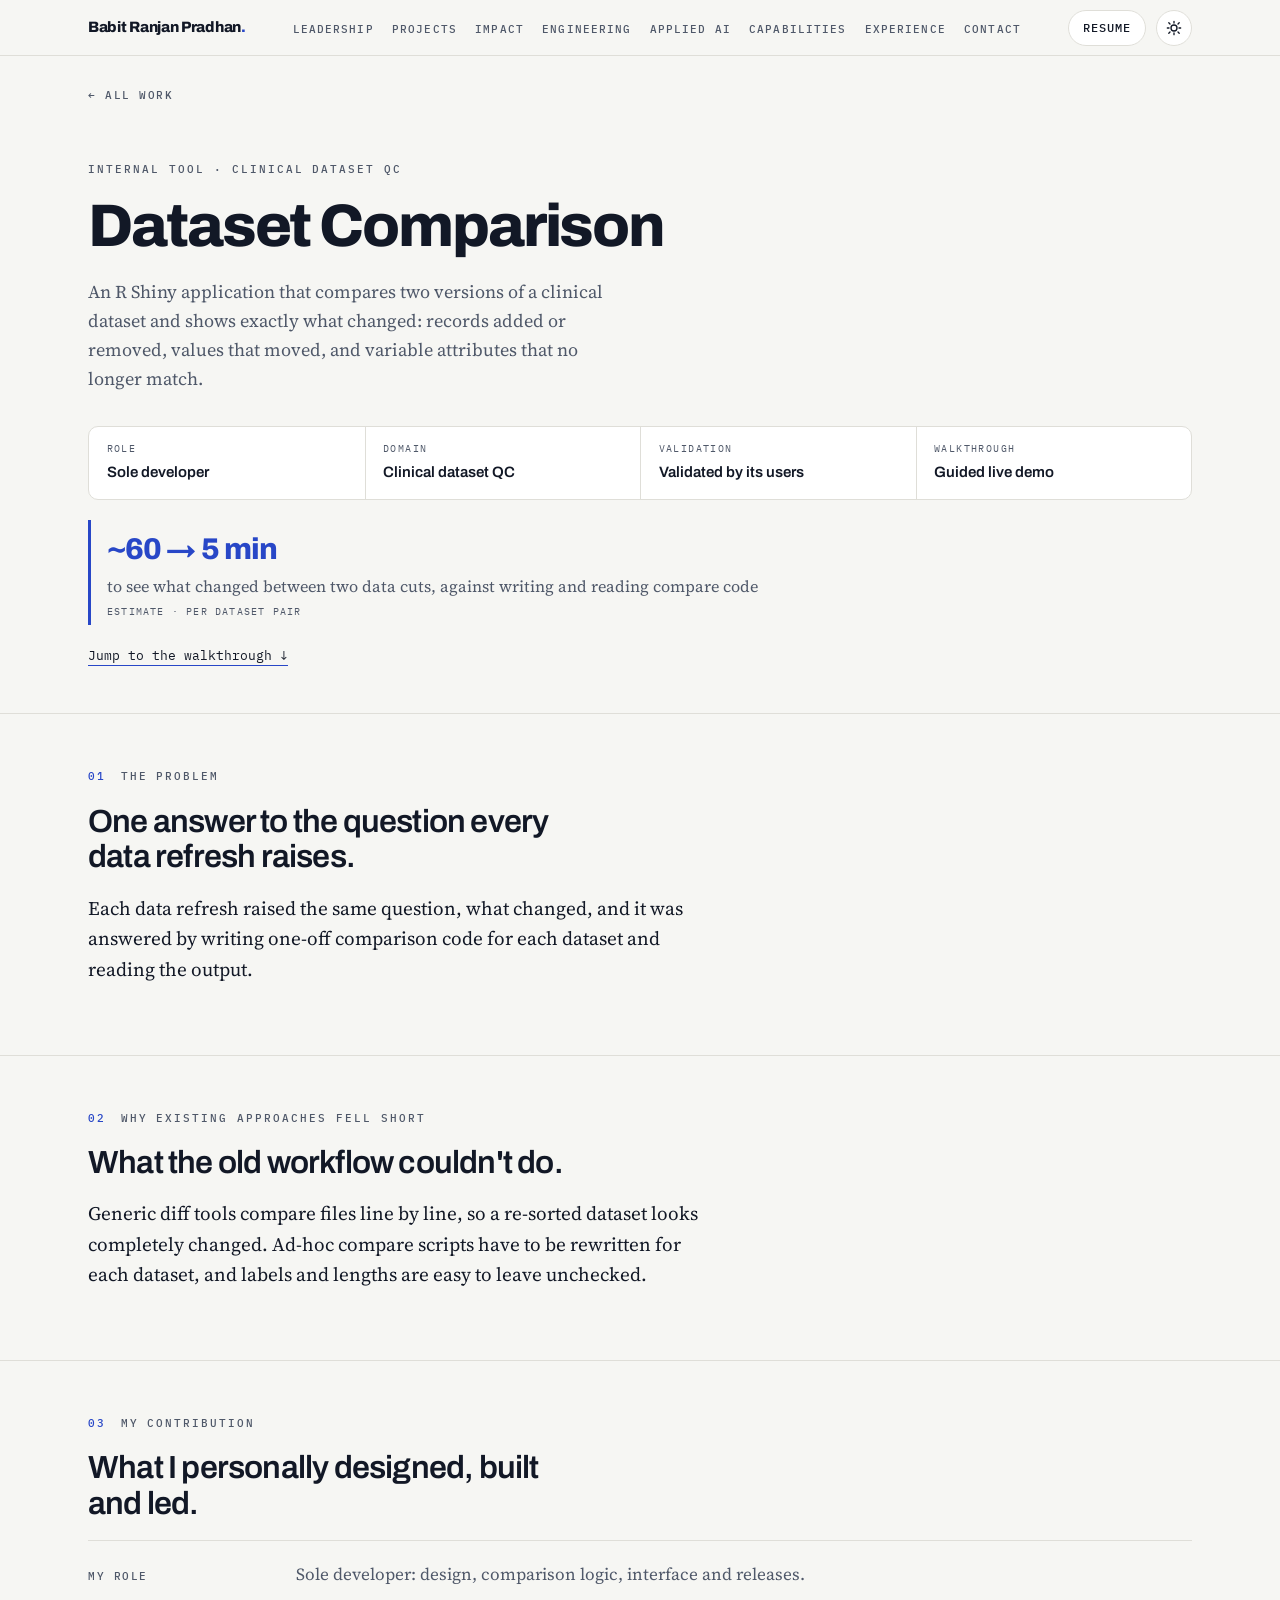
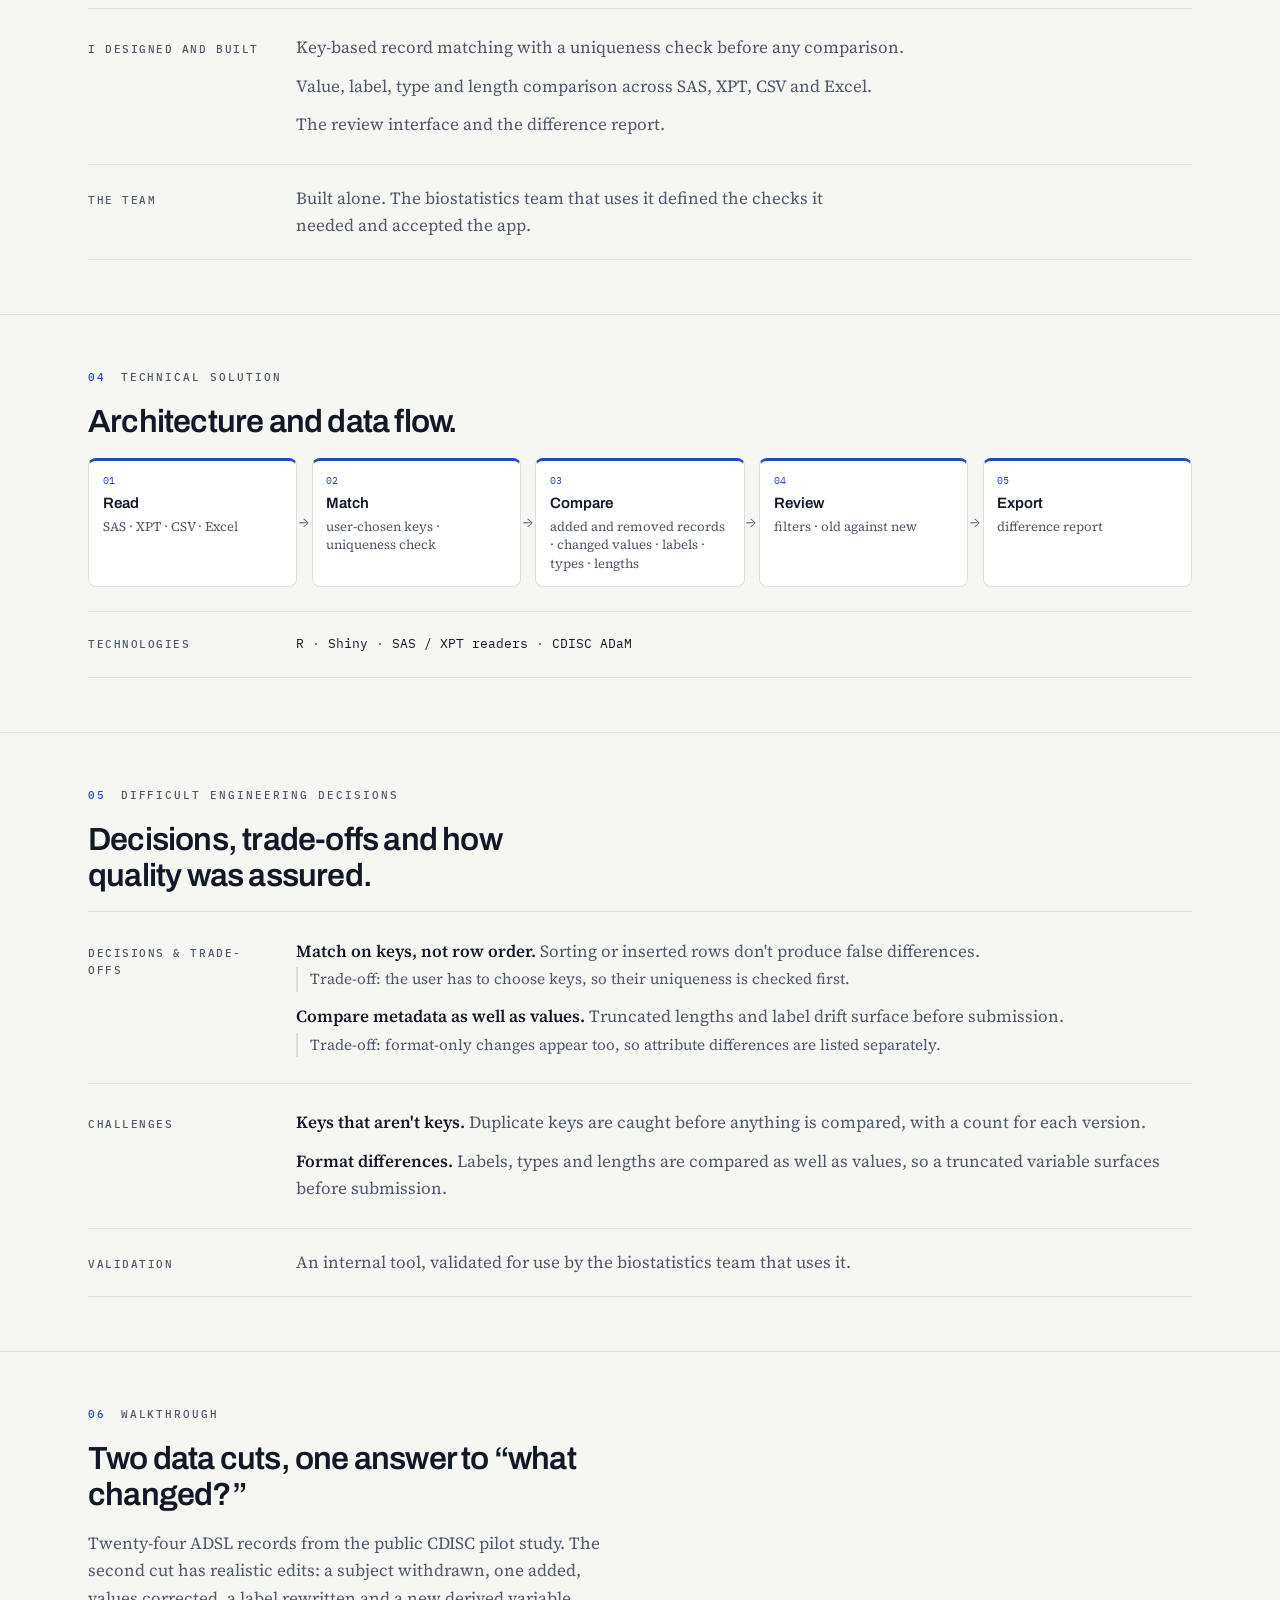
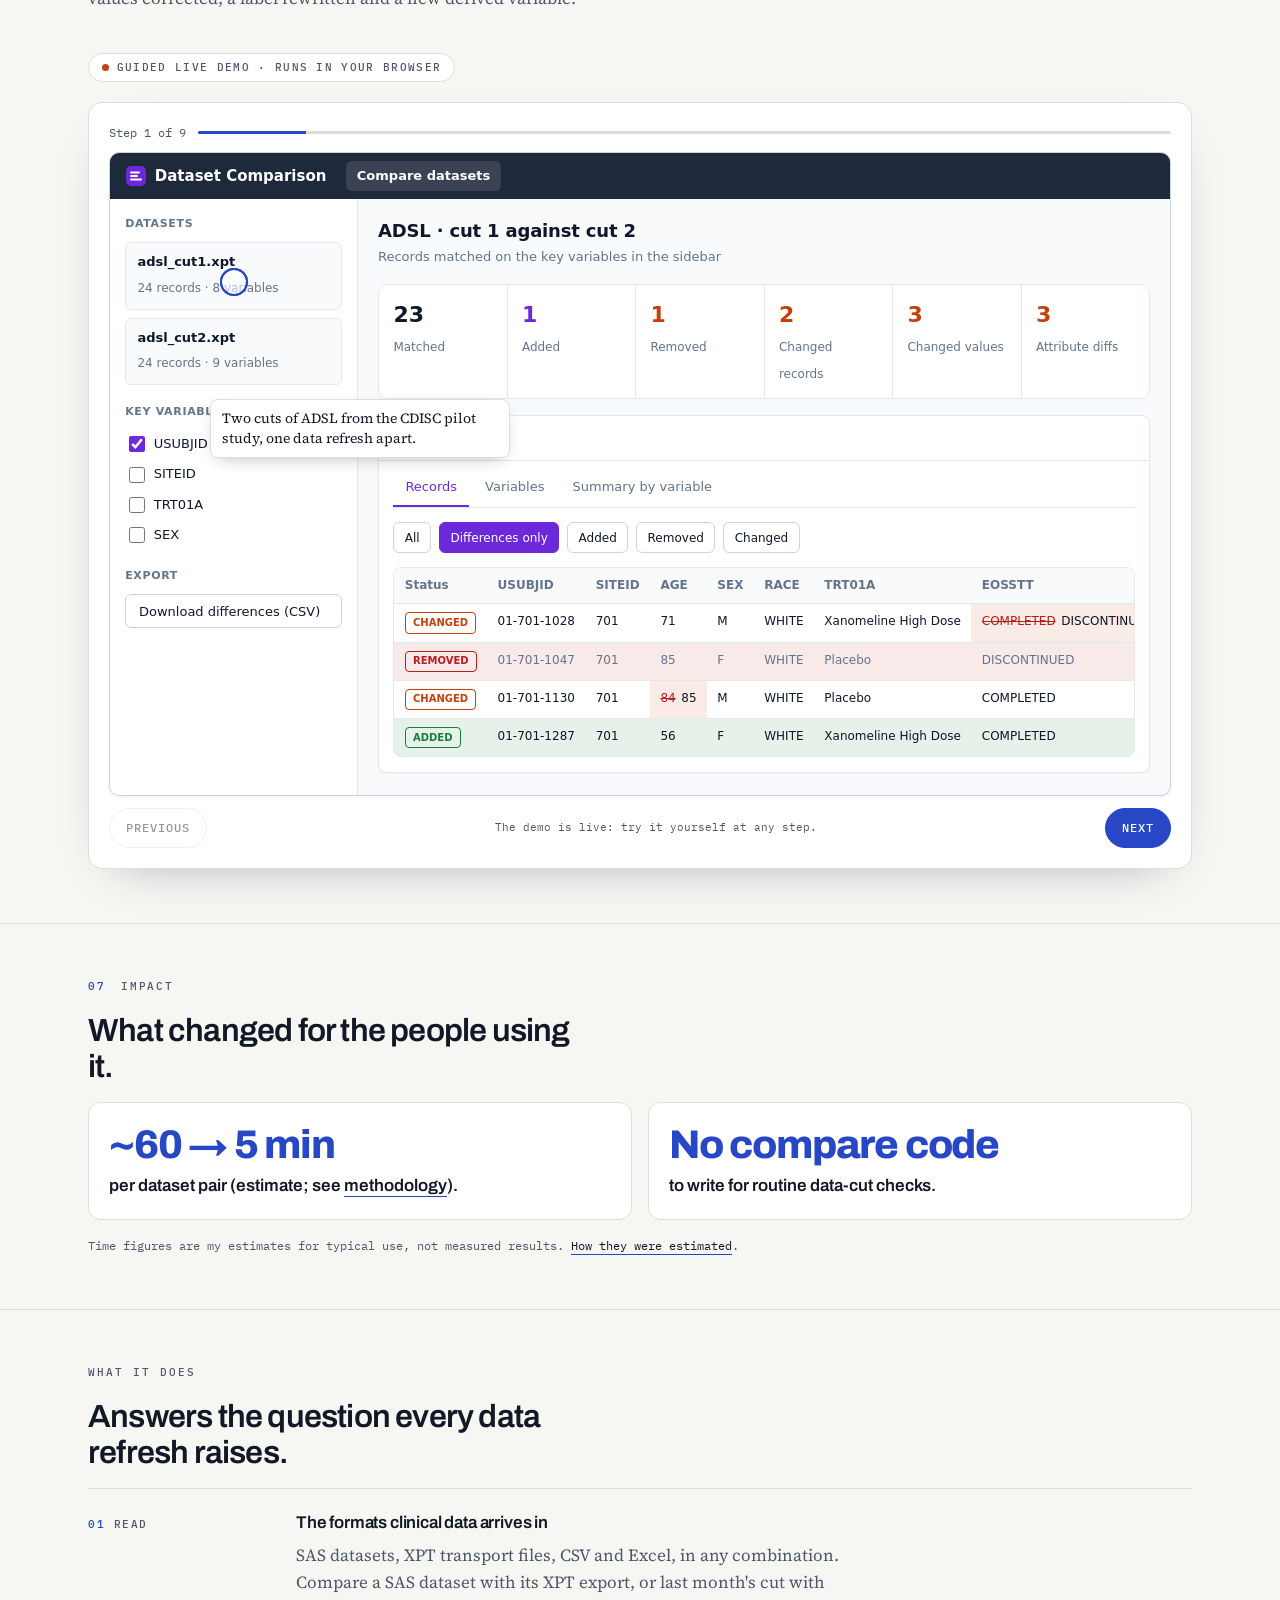
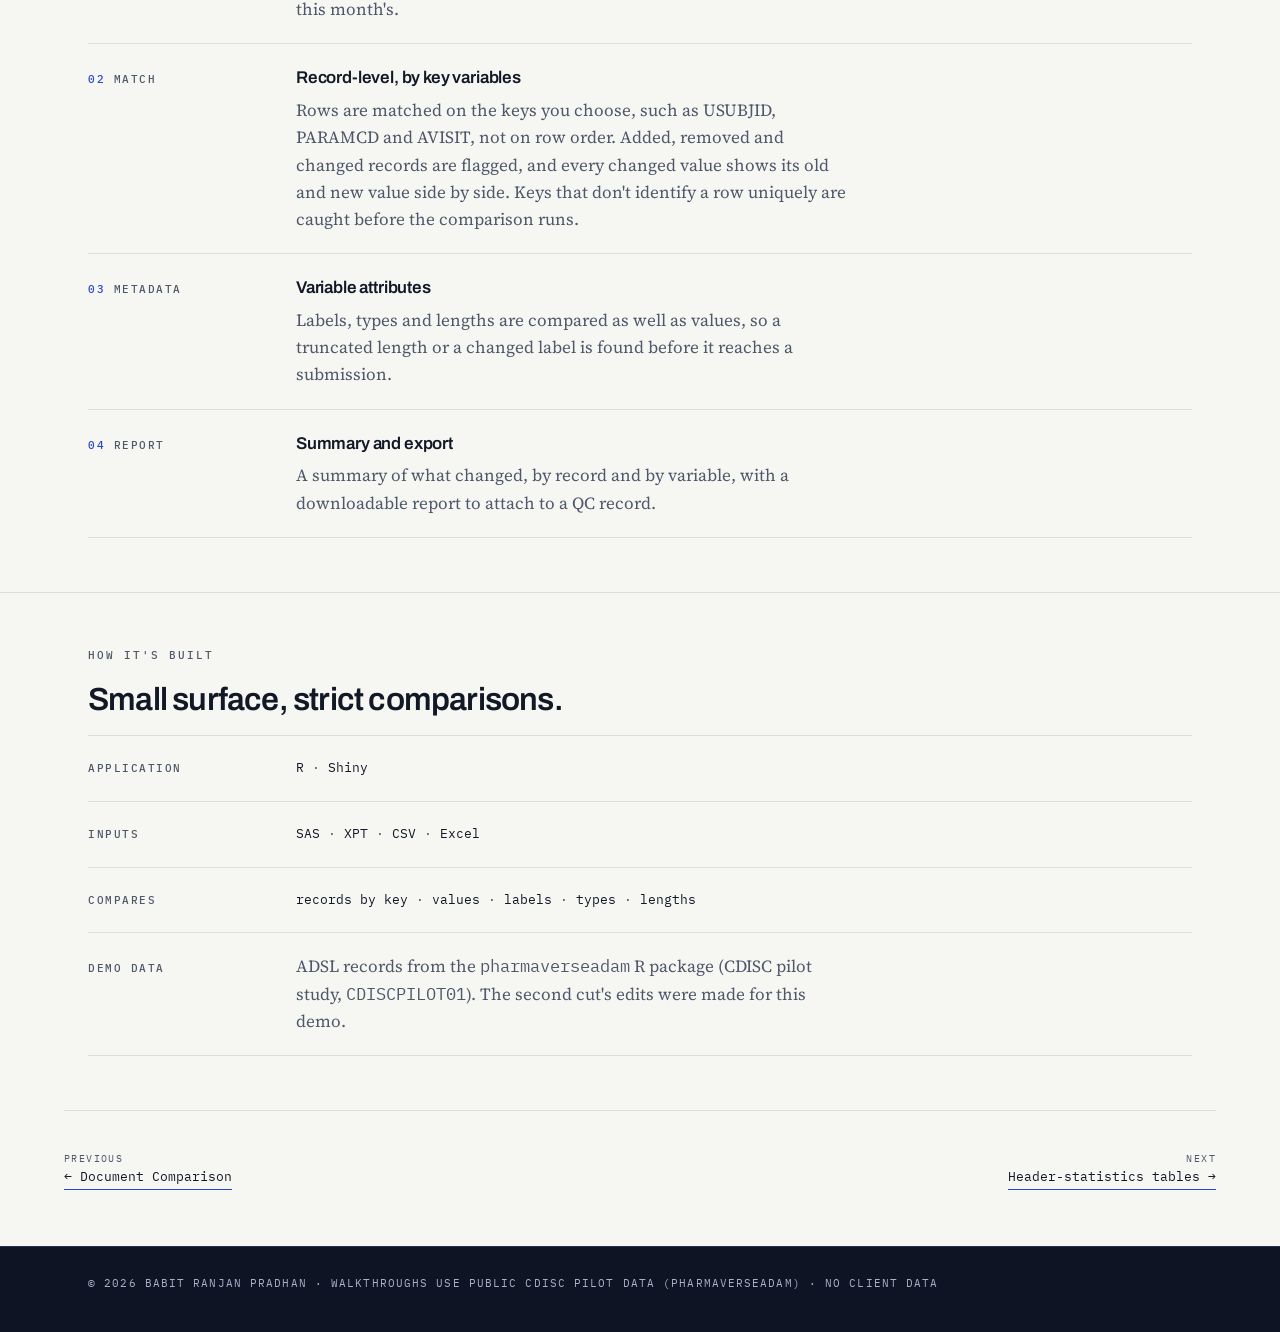
==== commit 069641df: "Add files via upload" ====
--- a/work/dataset-comparison/index.html
+++ b/work/dataset-comparison/index.html
@@ -32,7 +32,7 @@
 <nav class="nav" aria-label="Main">
   <div class="wrap">
     <a class="brand" href="../../">Babit Ranjan Pradhan<span>.</span></a>
-    <ul id="navlist"><li><a href="../../#work">Projects</a></li><li><a href="../../#expertise">Expertise</a></li><li><a href="../../#engineering">Engineering</a></li><li><a href="../../#ai">AI / ML</a></li><li><a href="../../#impact">Impact</a></li><li><a href="../../#experience">Experience</a></li><li><a href="../../#skills">Skills</a></li><li><a href="../../#contact">Contact</a></li></ul>
+    <ul id="navlist"><li><a href="../../#leadership">Leadership</a></li><li><a href="../../#work">Projects</a></li><li><a href="../../#impact">Impact</a></li><li><a href="../../#engineering">Engineering</a></li><li><a href="../../#ai">Applied AI</a></li><li><a href="../../#skills">Capabilities</a></li><li><a href="../../#experience">Experience</a></li><li><a href="../../#contact">Contact</a></li></ul>
     <div class="nav-r">
       <a class="btn resume" href="../../resume.pdf" download>Resume</a>
       <button class="menu" id="menu" type="button" aria-label="Open menu" aria-expanded="false" aria-controls="navlist">
@@ -50,14 +50,36 @@
 <article class="case" id="id-root" aria-labelledby="id-h">
   <div class="wrap crumbs"><a href="../../#work">&larr; All work</a></div>
   <header class="wrap case-hero">
-    <p class="eyebrow">Case study · Dataset QC</p>
+    <p class="eyebrow">Internal tool · Clinical dataset QC</p>
     <h1 id="id-h">Dataset Comparison</h1>
     <p class="intro">An R Shiny application that compares two versions of a clinical dataset and shows exactly what changed: records added or removed, values that moved, and variable attributes that no longer match.</p>
     <dl class="cfacts"><div><dt>Role</dt><dd>Sole developer</dd></div><div><dt>Domain</dt><dd>Clinical dataset QC</dd></div><div><dt>Validation</dt><dd>Validated by its users</dd></div><div><dt>Walkthrough</dt><dd>Guided live demo</dd></div></dl>
     <div class="cimpact" aria-label="Impact"><div><b>~60 → 5 min</b><span>to see what changed between two data cuts, against writing and reading compare code</span><small>Estimate · per dataset pair</small></div></div>
+    <p class="jump"><a href="#id-w-h">Jump to the walkthrough &darr;</a></p>
   </header>
+  <section aria-labelledby="id-01-h"><div class="wrap">
+    <p class="eyebrow"><span class="num">01</span> The problem</p>
+    <h2 id="id-01-h">One answer to the question every data refresh raises.</h2>
+    <p class="big">Each data refresh raised the same question, what changed, and it was answered by writing one-off comparison code for each dataset and reading the output.</p>
+  </div></section><section aria-labelledby="id-02-h"><div class="wrap">
+    <p class="eyebrow"><span class="num">02</span> Why existing approaches fell short</p>
+    <h2 id="id-02-h">What the old workflow couldn't do.</h2>
+    <p class="big">Generic diff tools compare files line by line, so a re-sorted dataset looks completely changed. Ad-hoc compare scripts have to be rewritten for each dataset, and labels and lengths are easy to leave unchecked.</p>
+  </div></section><section aria-labelledby="id-03-h"><div class="wrap">
+    <p class="eyebrow"><span class="num">03</span> My contribution</p>
+    <h2 id="id-03-h">What I personally designed, built and led.</h2>
+    <div class="row"><div class="key">My role</div><div><p>Sole developer: design, comparison logic, interface and releases.</p></div></div><div class="row"><div class="key">I designed and built</div><div><ul class="chal"><li>Key-based record matching with a uniqueness check before any comparison.</li><li>Value, label, type and length comparison across SAS, XPT, CSV and Excel.</li><li>The review interface and the difference report.</li></ul></div></div><div class="row"><div class="key">The team</div><div><p>Built alone. The biostatistics team that uses it defined the checks it needed and accepted the app.</p></div></div>
+  </div></section><section aria-labelledby="id-04-h"><div class="wrap">
+    <p class="eyebrow"><span class="num">04</span> Technical solution</p>
+    <h2 id="id-04-h">Architecture and data flow.</h2>
+    <ol class="flow"><li><b>Read</b><span>SAS · XPT · CSV · Excel</span></li><li><b>Match</b><span>user-chosen keys · uniqueness check</span></li><li><b>Compare</b><span>added and removed records · changed values · labels · types · lengths</span></li><li><b>Review</b><span>filters · old against new</span></li><li><b>Export</b><span>difference report</span></li></ol><div class="row" style="margin-top:1.5rem"><div class="key">Technologies</div><p class="chips"><span>R</span> · <span>Shiny</span> · <span>SAS / XPT readers</span> · <span>CDISC ADaM</span></p></div>
+  </div></section><section aria-labelledby="id-05-h"><div class="wrap">
+    <p class="eyebrow"><span class="num">05</span> Difficult engineering decisions</p>
+    <h2 id="id-05-h">Decisions, trade-offs and how quality was assured.</h2>
+    <div class="row"><div class="key">Decisions &amp; trade-offs</div><div><ul class="chal"><li><b>Match on keys, not row order.</b> Sorting or inserted rows don't produce false differences. <em class="to">Trade-off: the user has to choose keys, so their uniqueness is checked first.</em></li><li><b>Compare metadata as well as values.</b> Truncated lengths and label drift surface before submission. <em class="to">Trade-off: format-only changes appear too, so attribute differences are listed separately.</em></li></ul></div></div><div class="row"><div class="key">Challenges</div><div><ul class="chal"><li><b>Keys that aren't keys.</b> Duplicate keys are caught before anything is compared, with a count for each version.</li><li><b>Format differences.</b> Labels, types and lengths are compared as well as values, so a truncated variable surfaces before submission.</li></ul></div></div><div class="row"><div class="key">Validation</div><div><p>An internal tool, validated for use by the biostatistics team that uses it.</p></div></div>
+  </div></section>
   <section aria-labelledby="id-w-h"><div class="wrap">
-    <p class="eyebrow">Walkthrough</p>
+    <p class="eyebrow"><span class="num">06</span> Walkthrough</p>
     <h2 id="id-w-h">Two data cuts, one answer to “what changed?”</h2>
     <p class="lede">Twenty-four ADSL records from the public CDISC pilot study. The second cut has realistic edits: a subject withdrawn, one added, values corrected, a label rewritten and a new derived variable.</p>
     <p class="label live"><i></i>Guided live demo · runs in your browser</p>
@@ -94,10 +116,10 @@
 </div>
     
   </div></section>
-  <section aria-labelledby="id-c-h"><div class="wrap">
-    <p class="eyebrow">Case study</p>
-    <h2 id="id-c-h">One answer to the question every data refresh raises.</h2>
-    <div class="row"><div class="key">Problem</div><div><p>Each data refresh raised the same question, what changed, and it was answered by writing one-off comparison code for each dataset and reading the output.</p></div></div><div class="row"><div class="key">My role</div><div><p>Sole developer: design, comparison logic, interface and releases.</p></div></div><div class="row"><div class="key">I designed and built</div><div><ul class="chal"><li>Key-based record matching with a uniqueness check before any comparison.</li><li>Value, label, type and length comparison across SAS, XPT, CSV and Excel.</li><li>The review interface and the difference report.</li></ul></div></div><div class="row"><div class="key">Team</div><div><p>Built alone. The biostatistics team that uses it defined the checks it needed and accepted the app.</p></div></div><div class="row"><div class="key">Architecture</div><div><ol class="flow"><li><b>Read</b><span>SAS · XPT · CSV · Excel</span></li><li><b>Match</b><span>user-chosen keys · uniqueness check</span></li><li><b>Compare</b><span>added and removed records · changed values · labels · types · lengths</span></li><li><b>Review</b><span>filters · old against new</span></li><li><b>Export</b><span>difference report</span></li></ol></div></div><div class="row"><div class="key">Technologies</div><div><p class="chips"><span>R</span><span>Shiny</span><span>SAS / XPT readers</span><span>CDISC ADaM</span></p></div></div><div class="row"><div class="key">Decisions &amp; trade-offs</div><div><ul class="chal"><li><b>Match on keys, not row order.</b> Sorting or inserted rows don't produce false differences. <em class="to">Trade-off: the user has to choose keys, so their uniqueness is checked first.</em></li><li><b>Compare metadata as well as values.</b> Truncated lengths and label drift surface before submission. <em class="to">Trade-off: format-only changes appear too, so attribute differences are listed separately.</em></li></ul></div></div><div class="row"><div class="key">Challenges</div><div><ul class="chal"><li><b>Keys that aren't keys.</b> Duplicate keys are caught before anything is compared, with a count for each version.</li><li><b>Format differences.</b> Labels, types and lengths are compared as well as values, so a truncated variable surfaces before submission.</li></ul></div></div><div class="row"><div class="key">Validation</div><div><p>An internal tool, validated for use by the biostatistics team that uses it.</p></div></div><div class="row"><div class="key">Outcomes</div><div><ul class="outc"><li><b>~60 → 5 min</b> per dataset pair (estimate; see <a href="../../#method">methodology</a>).</li><li><b>No compare code</b> to write for routine data-cut checks.</li></ul></div></div>
+  <section aria-labelledby="id-07-h"><div class="wrap">
+    <p class="eyebrow"><span class="num">07</span> Impact</p>
+    <h2 id="id-07-h">What changed for the people using it.</h2>
+    <div class="icards"><div><b>~60 → 5 min</b><span>per dataset pair (estimate; see <a href="../../#method">methodology</a>).</span></div><div><b>No compare code</b><span>to write for routine data-cut checks.</span></div></div><p class="note">Time figures are my estimates for typical use, not measured results. <a href="../../#method">How they were estimated</a>.</p>
   </div></section>
   <section aria-labelledby="id-d-h"><div class="wrap">
     <p class="eyebrow">What it does</p>
@@ -119,9 +141,9 @@
   <section aria-labelledby="id-s-h"><div class="wrap">
     <p class="eyebrow">How it's built</p>
     <h2 id="id-s-h">Small surface, strict comparisons.</h2>
-    <div class="row"><div class="key">Application</div><p class="chips"><span>R</span><span>Shiny</span></p></div>
-    <div class="row"><div class="key">Inputs</div><p class="chips"><span>SAS</span><span>XPT</span><span>CSV</span><span>Excel</span></p></div>
-    <div class="row"><div class="key">Compares</div><p class="chips"><span>records by key</span><span>values</span><span>labels</span><span>types</span><span>lengths</span></p></div>
+    <div class="row"><div class="key">Application</div><p class="chips"><span>R</span> · <span>Shiny</span></p></div>
+    <div class="row"><div class="key">Inputs</div><p class="chips"><span>SAS</span> · <span>XPT</span> · <span>CSV</span> · <span>Excel</span></p></div>
+    <div class="row"><div class="key">Compares</div><p class="chips"><span>records by key</span> · <span>values</span> · <span>labels</span> · <span>types</span> · <span>lengths</span></p></div>
     <div class="row"><div class="key">Demo data</div><p>ADSL records from the <span class="mono">pharmaverseadam</span> R package
       (CDISC pilot study, <span class="mono">CDISCPILOT01</span>). The second cut's edits were made for this demo.</p></div>
   </div></section>
--- a/assets/site.css
+++ b/assets/site.css
@@ -813,6 +813,67 @@
 .nav ul{gap:1.15rem}
 .nav ul a{letter-spacing:.1em}
 @media(max-width:80rem){.nav-r .btn.pri{display:none}}
+.hname{font-family:Archivo,system-ui,sans-serif;font-weight:800;font-size:clamp(1.25rem,1rem + 1vw,1.75rem);letter-spacing:-.02em;color:#fff;margin:0 0 .4rem}
+.signals{list-style:none;padding:0;margin:2.25rem 0 0;display:grid;grid-template-columns:repeat(5,minmax(0,1fr));gap:.6rem}
+.signals li{border:1px solid var(--hero-rule);border-radius:10px;padding:.8rem .9rem;background:rgba(255,255,255,.03)}
+.signals b{display:block;font-family:Archivo,system-ui,sans-serif;font-weight:600;color:#fff;font-size:.9375rem}
+.signals span{display:block;font-size:.8125rem;color:var(--hero-soft);line-height:1.4;margin-top:.2rem}
+@media(max-width:62rem){.signals{grid-template-columns:1fr 1fr}}
+.lcards{display:grid;grid-template-columns:repeat(5,minmax(0,1fr));gap:1rem}
+.lcards>div{background:var(--panel);border:1px solid var(--rule);border-top:3px solid var(--band);border-radius:10px;padding:1rem 1.05rem}
+.lcards h3{font-size:1rem;margin:.35rem 0 .3rem}
+.lcards p{color:var(--ink-soft);margin:0;font-size:.92em;line-height:1.5}
+@media(max-width:62rem){.lcards{grid-template-columns:1fr 1fr}}
+@media(max-width:40rem){.lcards{grid-template-columns:1fr}}
+.card .th{position:relative}
+.card .kind,.kind2{font-family:"IBM Plex Mono",monospace;font-style:normal;font-size:.625rem;font-weight:500;letter-spacing:.1em;text-transform:uppercase}
+.card .kind{position:absolute;left:.75rem;bottom:.75rem;background:var(--hero);color:#fff;border-radius:999px;padding:.25rem .6rem}
+.ba{display:grid;grid-template-columns:auto 1fr;gap:.15rem .6rem;font-size:.875em;margin:.25rem 0 0;padding:.55rem .7rem;background:var(--surface);
+  border:1px solid var(--rule);border-radius:8px;color:var(--ink)}
+.ba span{font-family:"IBM Plex Mono",monospace;font-size:.625rem;letter-spacing:.1em;text-transform:uppercase;color:var(--ink-soft);align-self:center}
+.ba span:nth-of-type(2){color:var(--band)}
+.mlist{display:grid;grid-template-columns:repeat(3,minmax(0,1fr));gap:1rem}
+.mrow{display:grid;grid-template-columns:96px 1fr auto;gap:.85rem;align-items:center;border:1px solid var(--rule);border-radius:10px;
+  background:var(--panel);padding:.6rem;color:var(--ink);transition:border-color .2s}
+.mrow:hover{border-color:var(--band);color:var(--ink)}
+.mrow img{width:96px;height:60px;object-fit:cover;object-position:top left;border-radius:6px;border:1px solid var(--rule)}
+.mrow b{display:block;font-family:Archivo,system-ui,sans-serif;font-weight:600}
+.mrow small{display:block;color:var(--ink-soft);font-size:.8125rem;line-height:1.4;margin-top:.15rem}
+.mrow .kind2{color:var(--band);display:block;margin-top:.1rem}
+.mrow i{font-style:normal;color:var(--band)}
+@media(max-width:58rem){.mlist{grid-template-columns:1fr}}
+.also2{color:var(--ink-soft);margin:1.25rem 0 0;font-size:.95em}
+.also2 b{color:var(--ink)}
+.icards{display:grid;grid-template-columns:repeat(auto-fit,minmax(12rem,1fr));gap:1rem}
+.icards>div{background:var(--panel);border:1px solid var(--rule);border-radius:12px;padding:1.2rem 1.25rem}
+.icards b{display:block;font-family:Archivo,system-ui,sans-serif;font-weight:800;font-size:clamp(1.75rem,1.3rem + 1.6vw,2.5rem);letter-spacing:-.03em;color:var(--band);line-height:1.1}
+.icards span{display:block;margin-top:.35rem;font-weight:600;font-family:Archivo,system-ui,sans-serif}
+.icards small{display:block;margin-top:.25rem;font-family:"IBM Plex Mono",monospace;font-size:.6875rem;letter-spacing:.08em;text-transform:uppercase;color:var(--ink-soft)}
+.icards small a{border:0;color:var(--ink-soft)}.icards small a:hover{color:var(--band)}
+.disc{color:var(--ink-soft);font-size:.92em;margin:.9rem 0 1rem;padding-left:.9rem;border-left:2px solid var(--flag)}
+details.method summary{cursor:pointer;font-family:Archivo,system-ui,sans-serif;font-weight:600;list-style:none;min-height:2rem;display:flex;align-items:center;gap:.5rem}
+details.method summary::-webkit-details-marker{display:none}
+details.method summary::before{content:"+";font-family:"IBM Plex Mono",monospace;color:var(--band);width:1rem}
+details.method[open] summary::before{content:"−"}
+details.method[open] summary{margin-bottom:.75rem}
+details.method>p{color:var(--ink-soft);margin:.75rem 0 0;font-size:.9em}
+.estats{display:grid;grid-template-columns:repeat(5,minmax(0,1fr));gap:1px;background:var(--rule);border:1px solid var(--rule);border-radius:10px;overflow:hidden}
+.estats>div{background:var(--panel);padding:.9rem 1rem}
+.estats b{display:block;font-family:Archivo,system-ui,sans-serif;font-weight:800;font-size:1.5rem;color:var(--ink);letter-spacing:-.02em}
+.estats span{display:block;font-size:.85em;color:var(--ink-soft);line-height:1.4}
+.estats small{display:block;margin-top:.3rem;font-family:"IBM Plex Mono",monospace;font-size:.625rem;letter-spacing:.1em;text-transform:uppercase;color:var(--ink-soft)}
+@media(max-width:58rem){.estats{grid-template-columns:1fr 1fr}}
+.caps{display:grid;grid-template-columns:repeat(6,minmax(0,1fr));gap:1rem}.caps>div{grid-column:span 2}.caps>div:nth-last-child(-n+2){grid-column:span 3}
+@media(max-width:58rem){.caps{grid-template-columns:1fr}.caps>div,.caps>div:nth-last-child(-n+2){grid-column:auto}}
+.caps>div{background:var(--panel);border:1px solid var(--rule);border-radius:10px;padding:1rem 1.1rem}
+.caps h3{font-size:1rem;margin:0 0 .35rem}
+.caps p{color:var(--ink-soft);margin:0;font-size:.95em;line-height:1.55}
+.num{display:inline-block;color:var(--band);margin-right:.35rem}
+.jump{margin:1rem 0 0}.jump a{font-family:"IBM Plex Mono",monospace;font-size:.8125rem}
+p.big{font-size:1.125em;max-width:62ch;color:var(--ink)}
+#ai .agrid{grid-template-columns:repeat(2,minmax(0,1fr))}
+@media(max-width:40rem){#ai .agrid{grid-template-columns:1fr}}
+.case section{padding:clamp(2.5rem,6vh,3.75rem) 0}
 /* mobile menu */
 .menu{display:none;width:2.25rem;height:2.25rem;border-radius:50%;border:1px solid var(--rule);background:var(--panel);color:var(--ink);cursor:pointer;place-items:center;padding:0}
 .menu svg{width:16px;height:16px}
@@ -822,3 +883,5 @@
   .nav ul.open a{display:block;padding:.75rem 0;border-bottom:1px solid var(--rule)}
   .nav .resume{display:none}}
 @media(max-width:30rem){.nav .btn.pri{display:none}}
+
+.chips span::after{content:none}.chips{color:var(--ink-soft)}.chips span{color:var(--ink)}.btn.copied{border-color:var(--add);color:var(--add)}.hero .btn.copied,.contact .btn.copied{color:#4ADE80;border-color:#4ADE80}
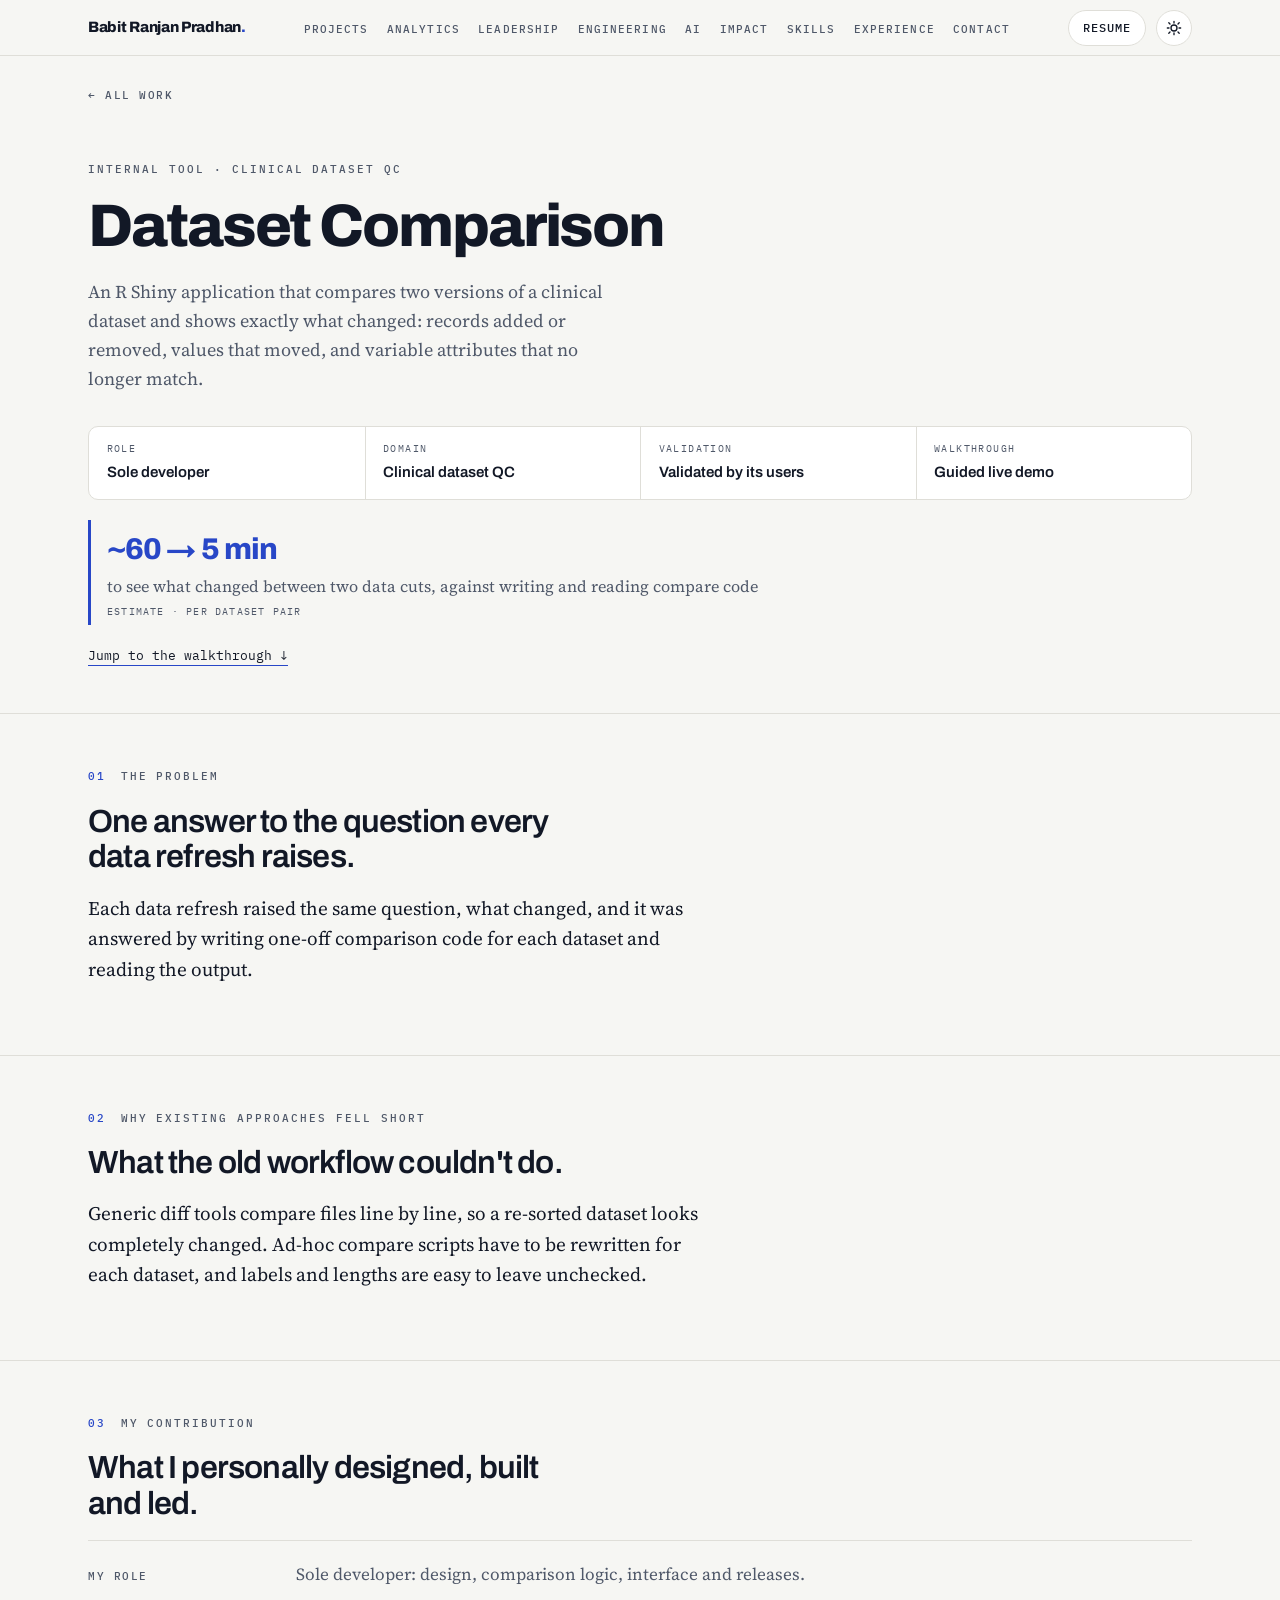
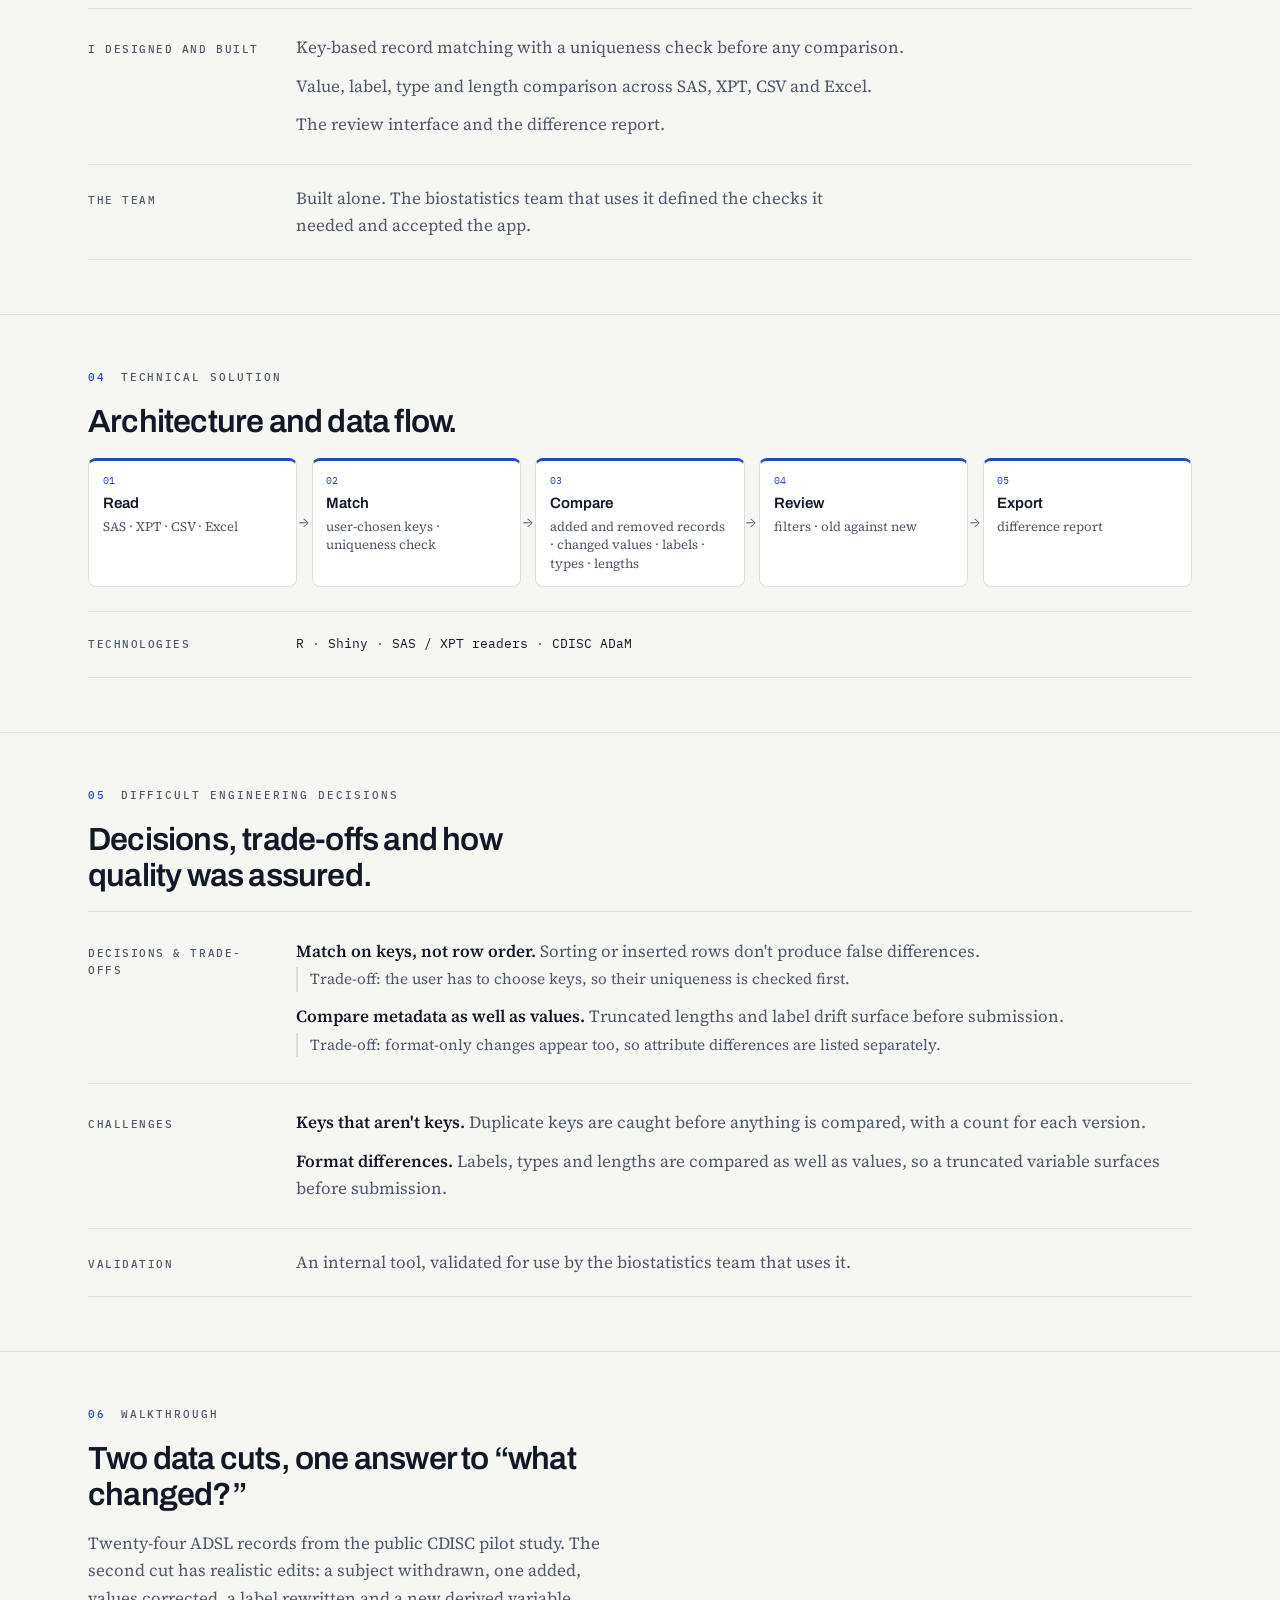
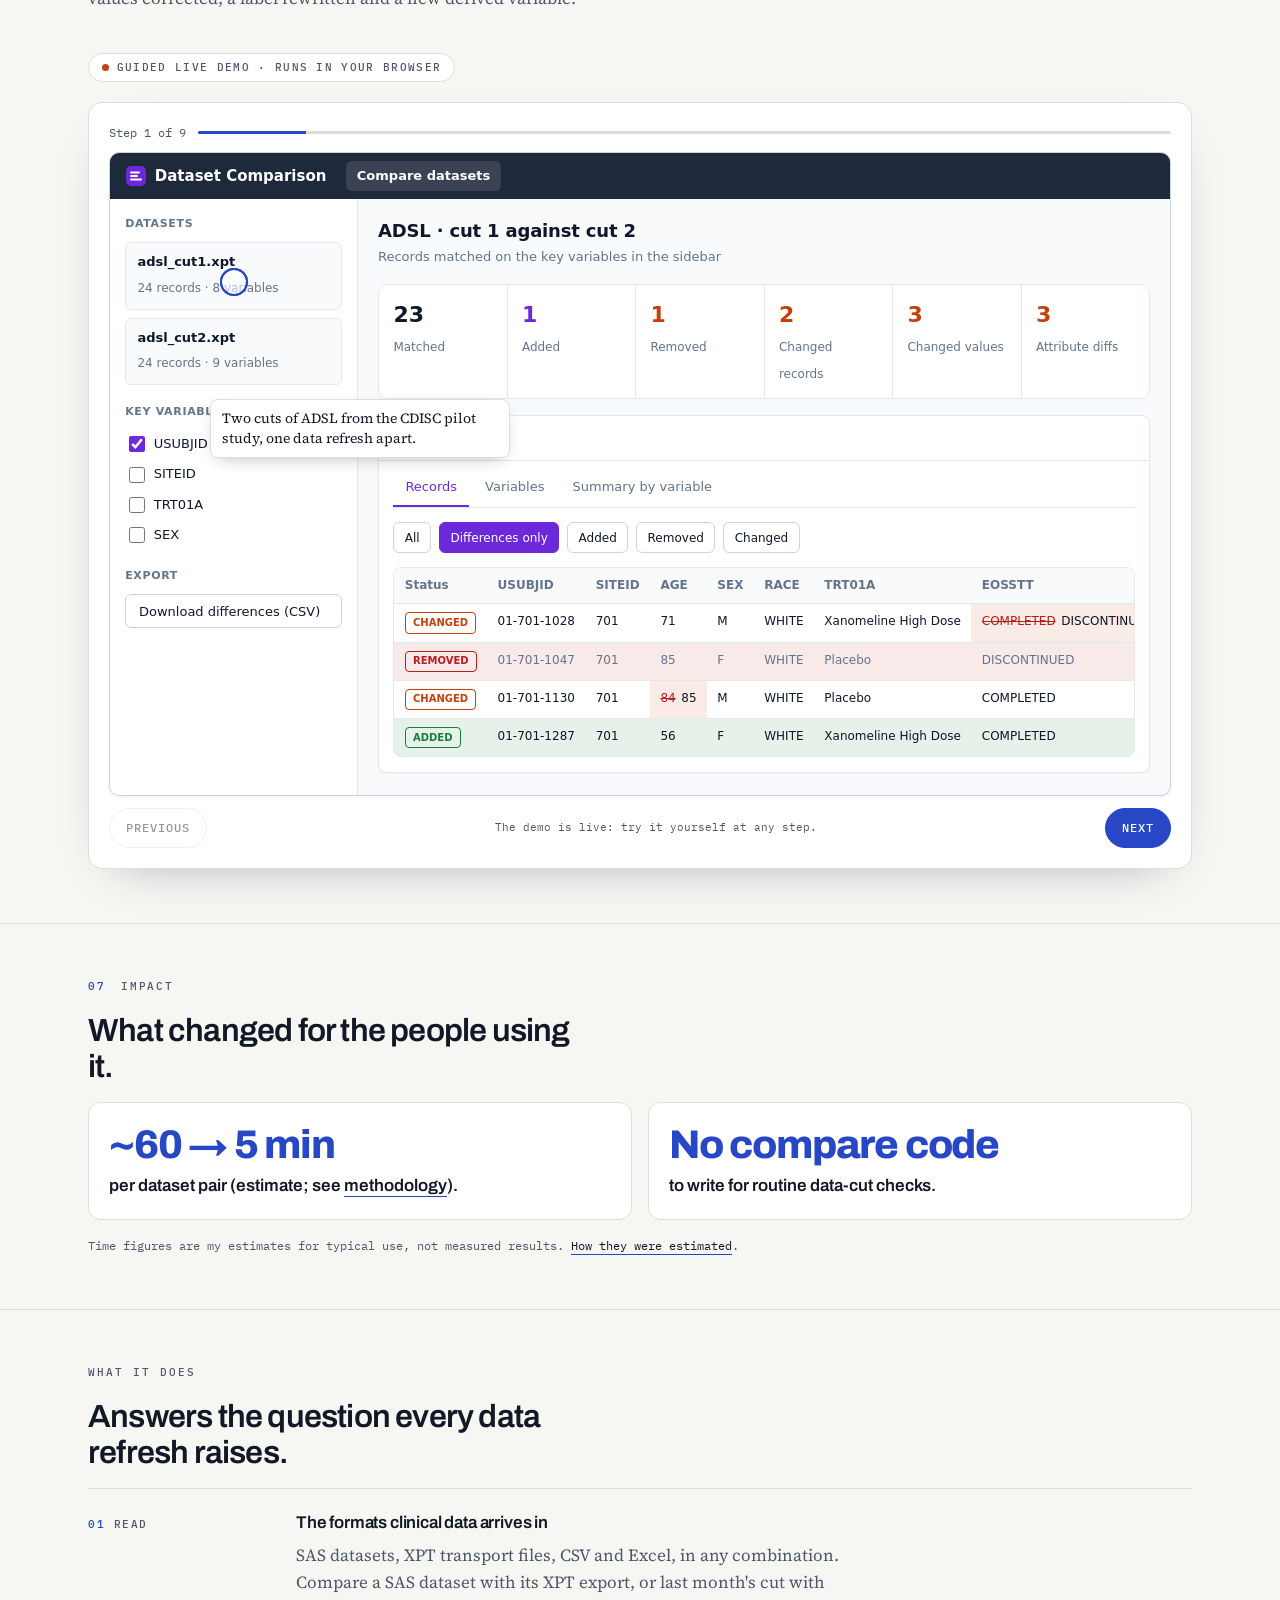
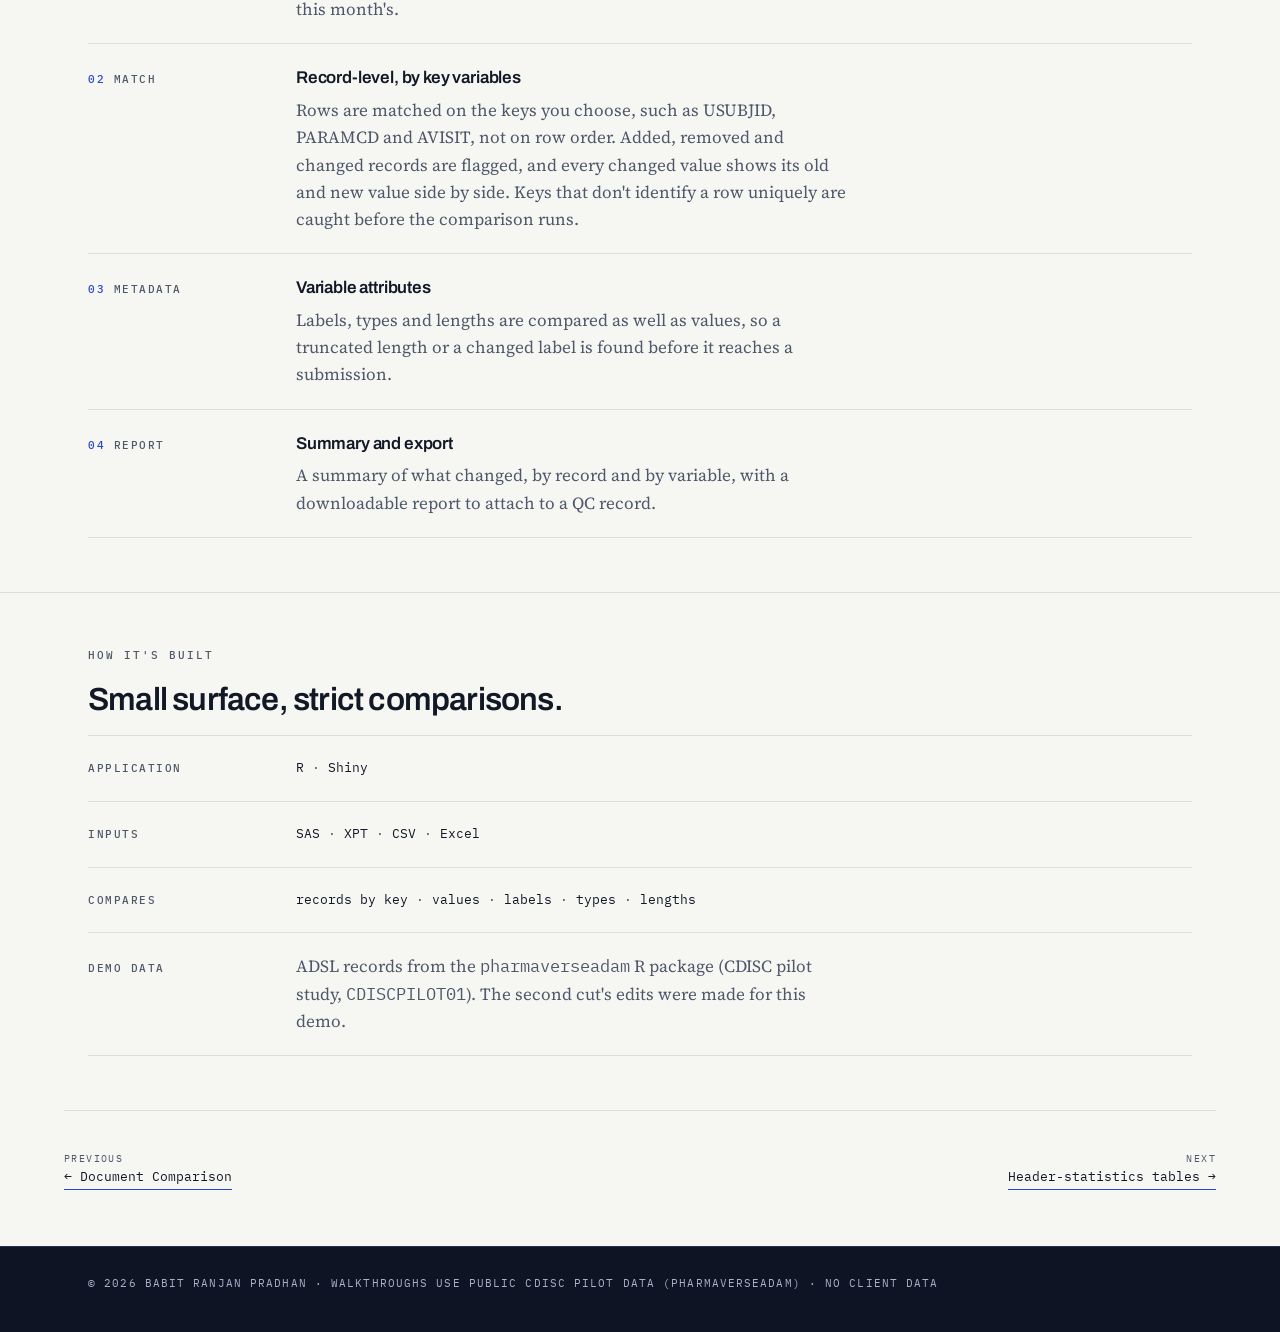
==== commit 8611727b: "Add files via upload" ====
--- a/work/dataset-comparison/index.html
+++ b/work/dataset-comparison/index.html
@@ -32,7 +32,7 @@
 <nav class="nav" aria-label="Main">
   <div class="wrap">
     <a class="brand" href="../../">Babit Ranjan Pradhan<span>.</span></a>
-    <ul id="navlist"><li><a href="../../#leadership">Leadership</a></li><li><a href="../../#work">Projects</a></li><li><a href="../../#impact">Impact</a></li><li><a href="../../#engineering">Engineering</a></li><li><a href="../../#ai">Applied AI</a></li><li><a href="../../#skills">Capabilities</a></li><li><a href="../../#experience">Experience</a></li><li><a href="../../#contact">Contact</a></li></ul>
+    <ul id="navlist"><li><a href="../../#work">Projects</a></li><li><a href="../../#analytics">Analytics</a></li><li><a href="../../#leadership">Leadership</a></li><li><a href="../../#engineering">Engineering</a></li><li><a href="../../#ai">AI</a></li><li><a href="../../#impact">Impact</a></li><li><a href="../../#skills">Skills</a></li><li><a href="../../#experience">Experience</a></li><li><a href="../../#contact">Contact</a></li></ul>
     <div class="nav-r">
       <a class="btn resume" href="../../resume.pdf" download>Resume</a>
       <button class="menu" id="menu" type="button" aria-label="Open menu" aria-expanded="false" aria-controls="navlist">
--- a/assets/site.css
+++ b/assets/site.css
@@ -734,6 +734,46 @@
 #sg-root .app .sg-meta{margin:0}
 #sg-root .app .sg-checks li{font-size:.75rem}
 
+.agrid2{display:grid;grid-template-columns:repeat(2,minmax(0,1fr));gap:1rem}
+.acard{background:var(--panel);border:1px solid var(--rule);border-radius:12px;padding:1.15rem 1.2rem;min-width:0}
+.acard .cat{font-family:"IBM Plex Mono",monospace;font-size:.625rem;font-weight:500;letter-spacing:.14em;text-transform:uppercase;color:var(--ink-soft);margin:0}
+.acard h3{font-size:1.0625rem;margin:.35rem 0 .6rem}
+.acard figure{margin:0 0 .8rem}
+.acard figcaption{font-family:"IBM Plex Mono",monospace;font-size:.6875rem;line-height:1.5;color:var(--ink-soft);margin-top:.35rem}
+.pmio{display:grid;gap:.45rem;margin:0}
+.pmio>div{display:grid;grid-template-columns:6.5rem 1fr;gap:.6rem}
+.pmio dt{font-family:"IBM Plex Mono",monospace;font-size:.625rem;font-weight:500;letter-spacing:.12em;text-transform:uppercase;color:var(--ink-soft);padding-top:.2rem}
+.pmio dd{margin:0;font-size:.9rem;line-height:1.5;color:var(--ink)}
+.adata{margin-top:.7rem}
+.adata summary{font-family:"IBM Plex Mono",monospace;font-size:.6875rem;letter-spacing:.08em;color:var(--ink-soft);cursor:pointer;min-height:24px}
+.adata table{margin-top:.5rem;font-size:.75rem;width:100%}
+svg.az{width:100%;height:auto;display:block;overflow:visible;
+  --s1:#2a78d6;--s2:#eb6834;--s3:#1baf7a;--grid:var(--rule)}
+:root[data-theme="dark"] svg.az{--s1:#3987e5;--s2:#d95926;--s3:#199e70}
+svg.az text{fill:var(--ink-soft);font-size:11px}
+svg.az .lb,svg.az .vl{fill:var(--ink)}
+svg.az .vl{font-variant-numeric:tabular-nums}
+svg.az .ax{font-size:10.5px}
+svg.az .tk{font-size:10px}
+svg.az .an{font-size:10px;fill:var(--ink-soft)}
+svg.az .gr{stroke:var(--grid);stroke-width:1}
+svg.az .axl{stroke:var(--ink-soft);stroke-width:1}
+svg.az .zero,svg.az .ref{stroke:var(--ink-soft);stroke-width:1;stroke-dasharray:3 3}
+svg.az .quad{fill:var(--ink-soft);opacity:.08}
+svg.az .ci{stroke:var(--s1);stroke-width:2;stroke-linecap:round}
+svg.az .ci.ns{stroke:var(--ink-soft);opacity:.6}
+svg.az .m{stroke:var(--panel);stroke-width:2}
+svg.az .s1{fill:var(--s1)}svg.az .s2{fill:var(--s2)}svg.az .s3{fill:var(--s3)}
+svg.az .m.hollow{fill:var(--panel);stroke:var(--ink-soft);stroke-width:2}
+svg.az .pt{stroke-width:1;fill-opacity:.85}
+svg.az .ln{fill:none;stroke-width:2;stroke-linejoin:round}
+svg.az .ln.s1{stroke:var(--s1)}svg.az .ln.s2{stroke:var(--s2)}svg.az .ln.s3{stroke:var(--s3)}
+svg.az .hit{fill:transparent}
+svg.az .hit:hover{fill:var(--ink-soft);fill-opacity:.06}
+svg.az .m:hover{stroke:var(--ink)}
+@media(max-width:62rem){.agrid2{grid-template-columns:1fr}}
+@media(max-width:40rem){.pmio>div{grid-template-columns:1fr;gap:.1rem}}
+
 .pillars{list-style:none;padding:0;margin:1.75rem 0 0;display:grid;grid-template-columns:repeat(4,minmax(0,1fr));gap:.75rem}
 .pillars li{border:1px solid var(--hero-rule);border-radius:10px;padding:.85rem 1rem;background:rgba(255,255,255,.03)}
 .pillars b{display:block;font-family:Archivo,system-ui,sans-serif;font-weight:600;color:#fff;font-size:.9375rem}
